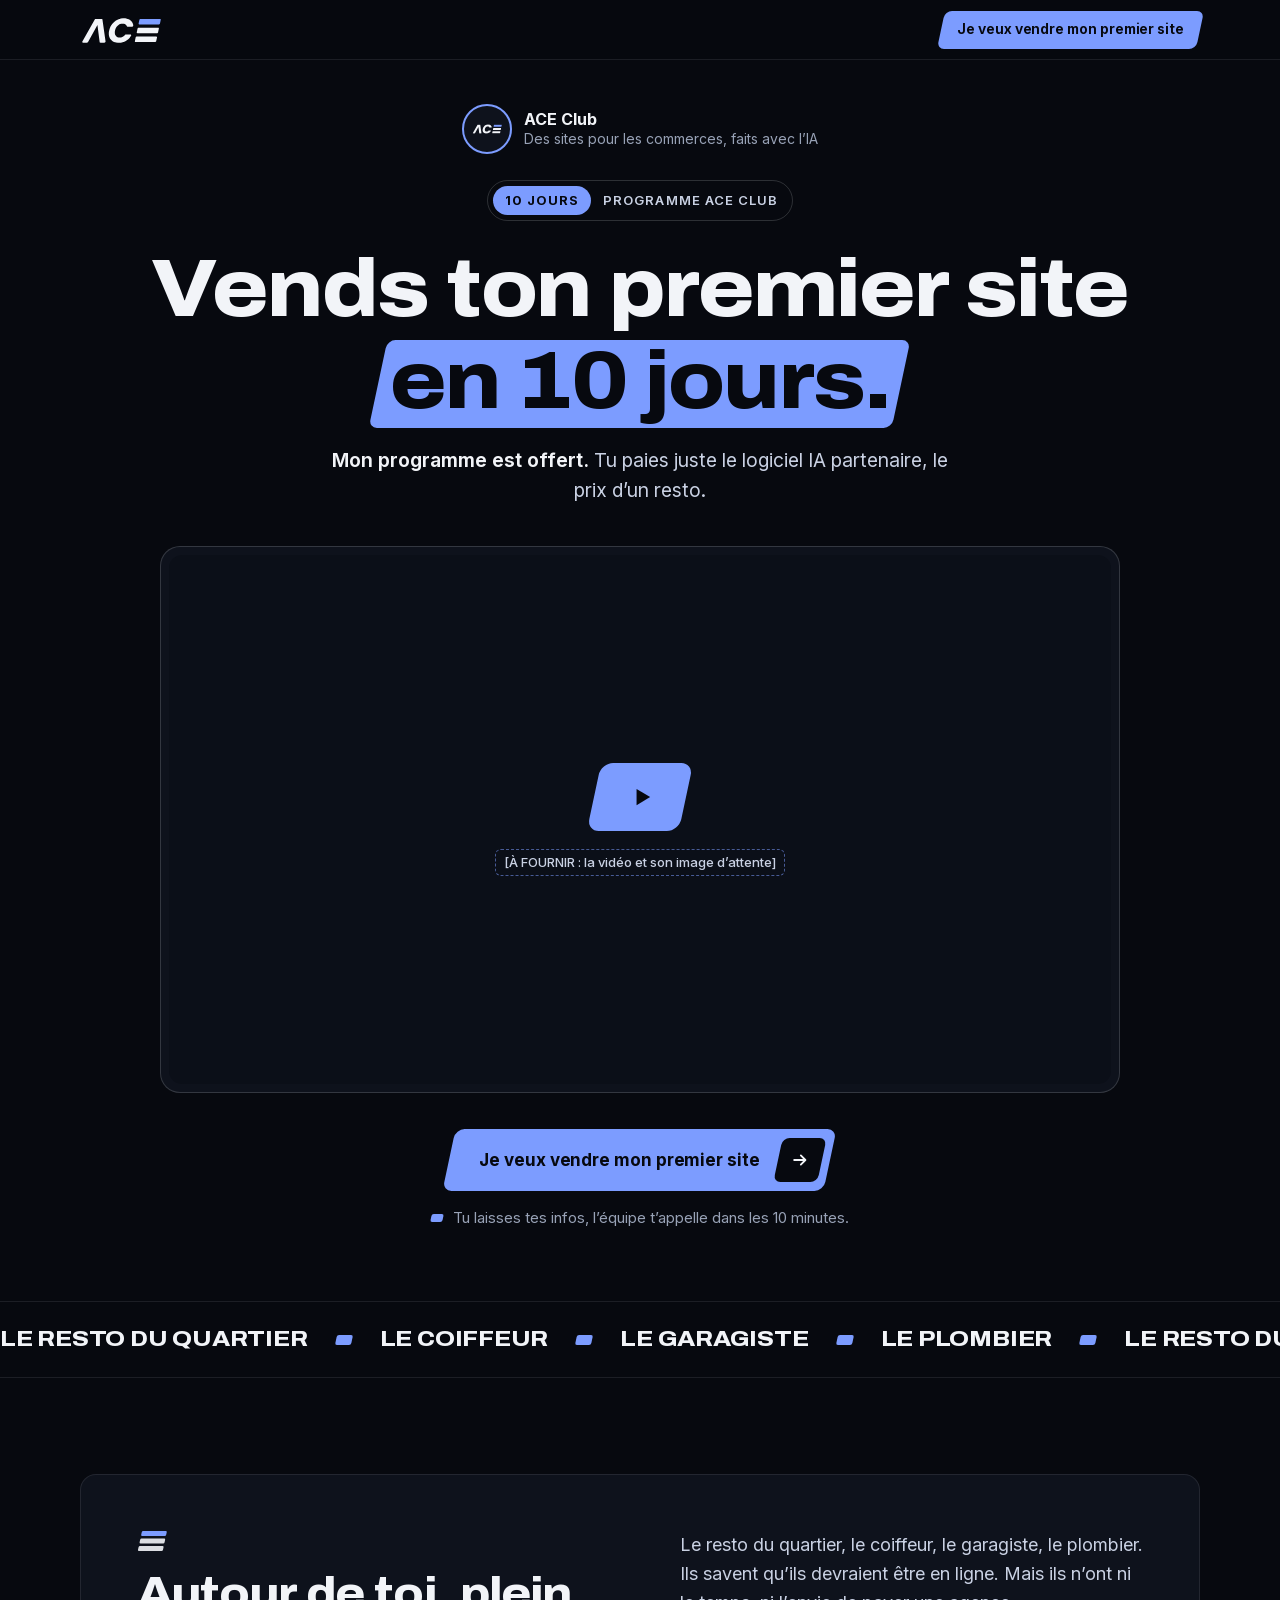
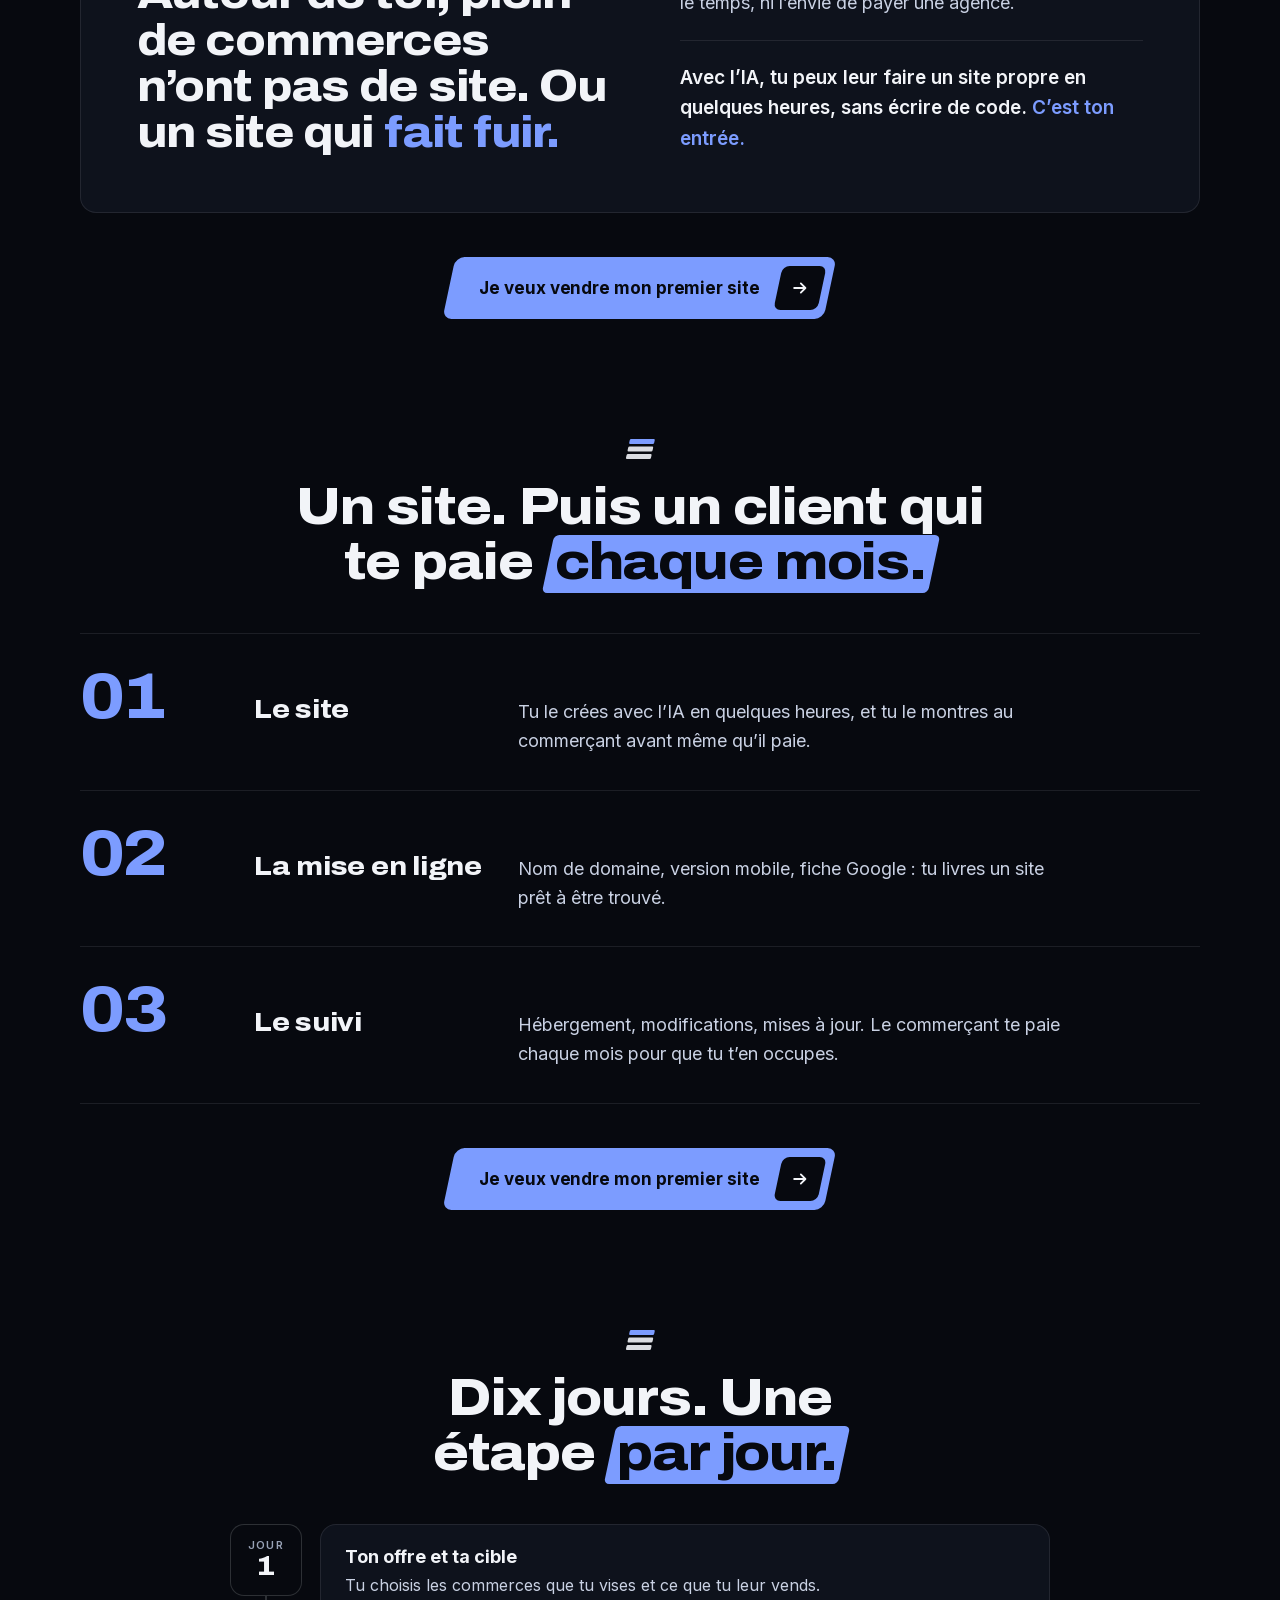
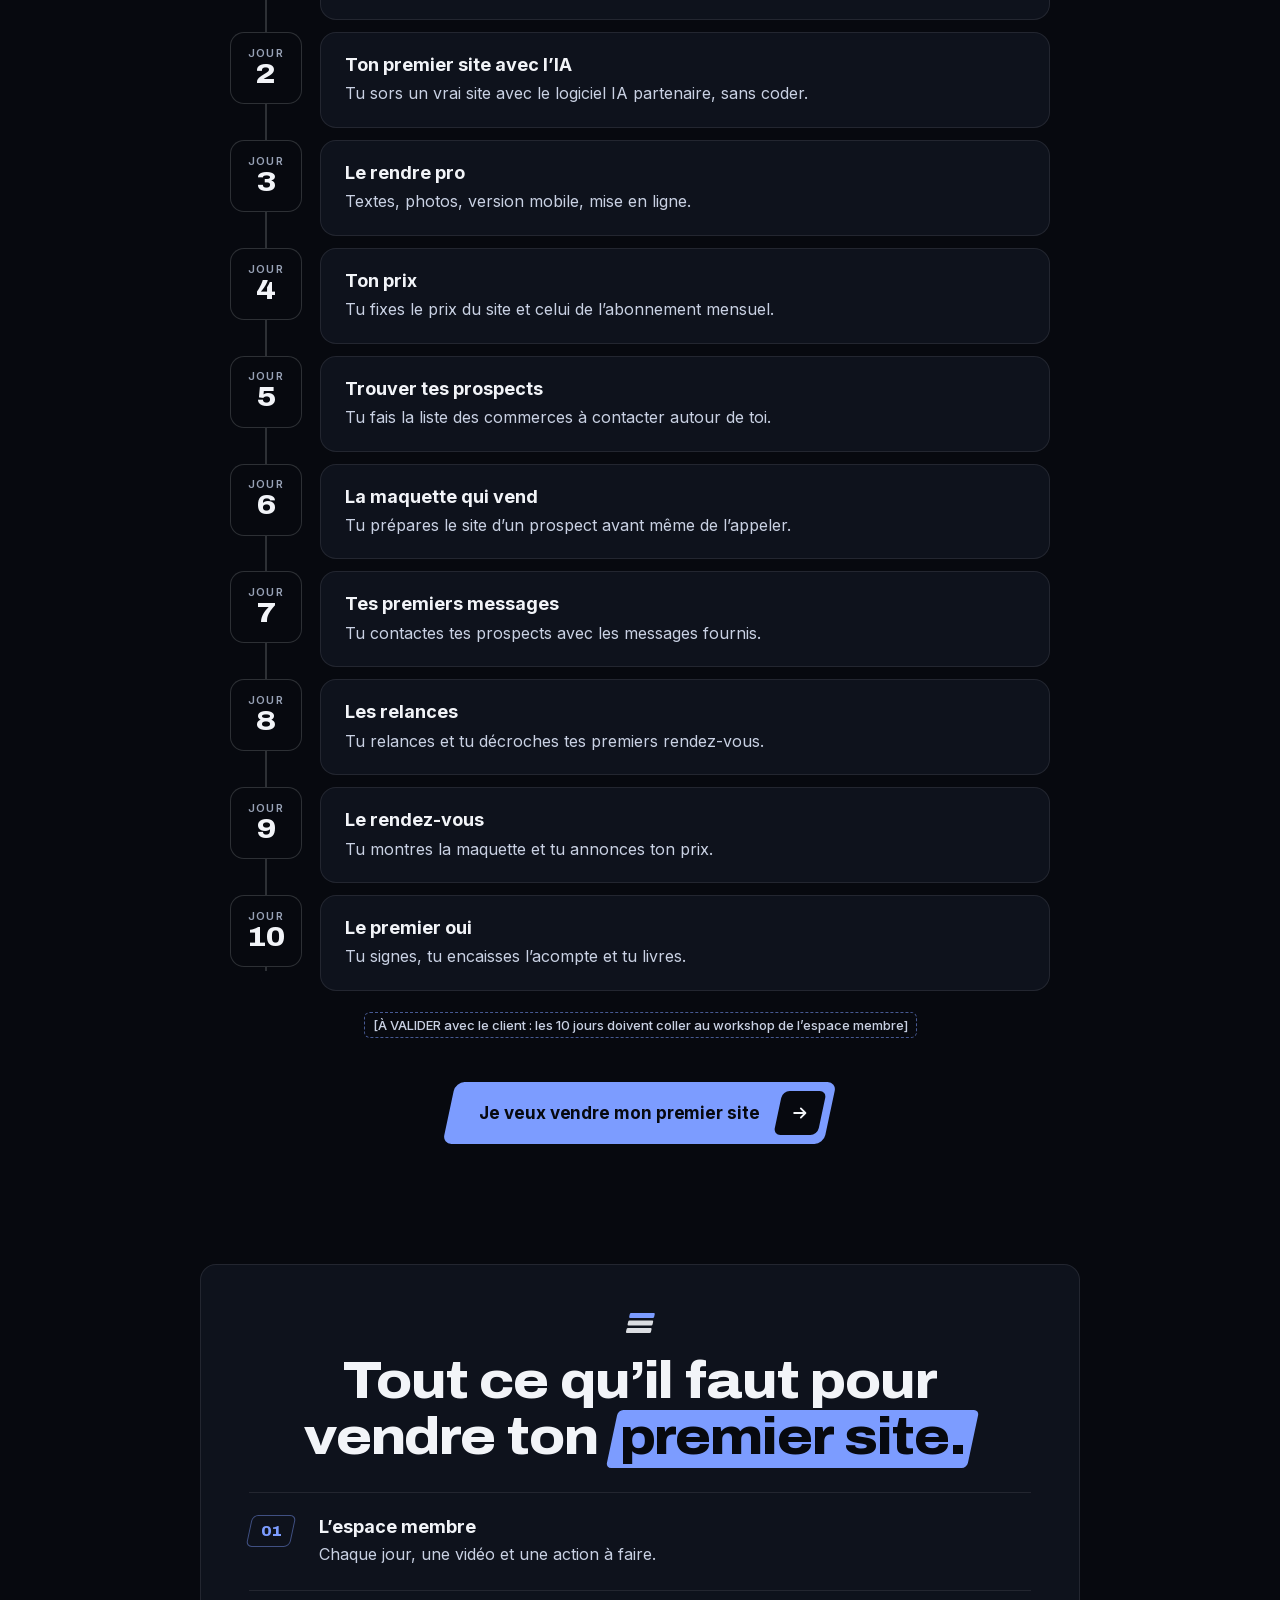
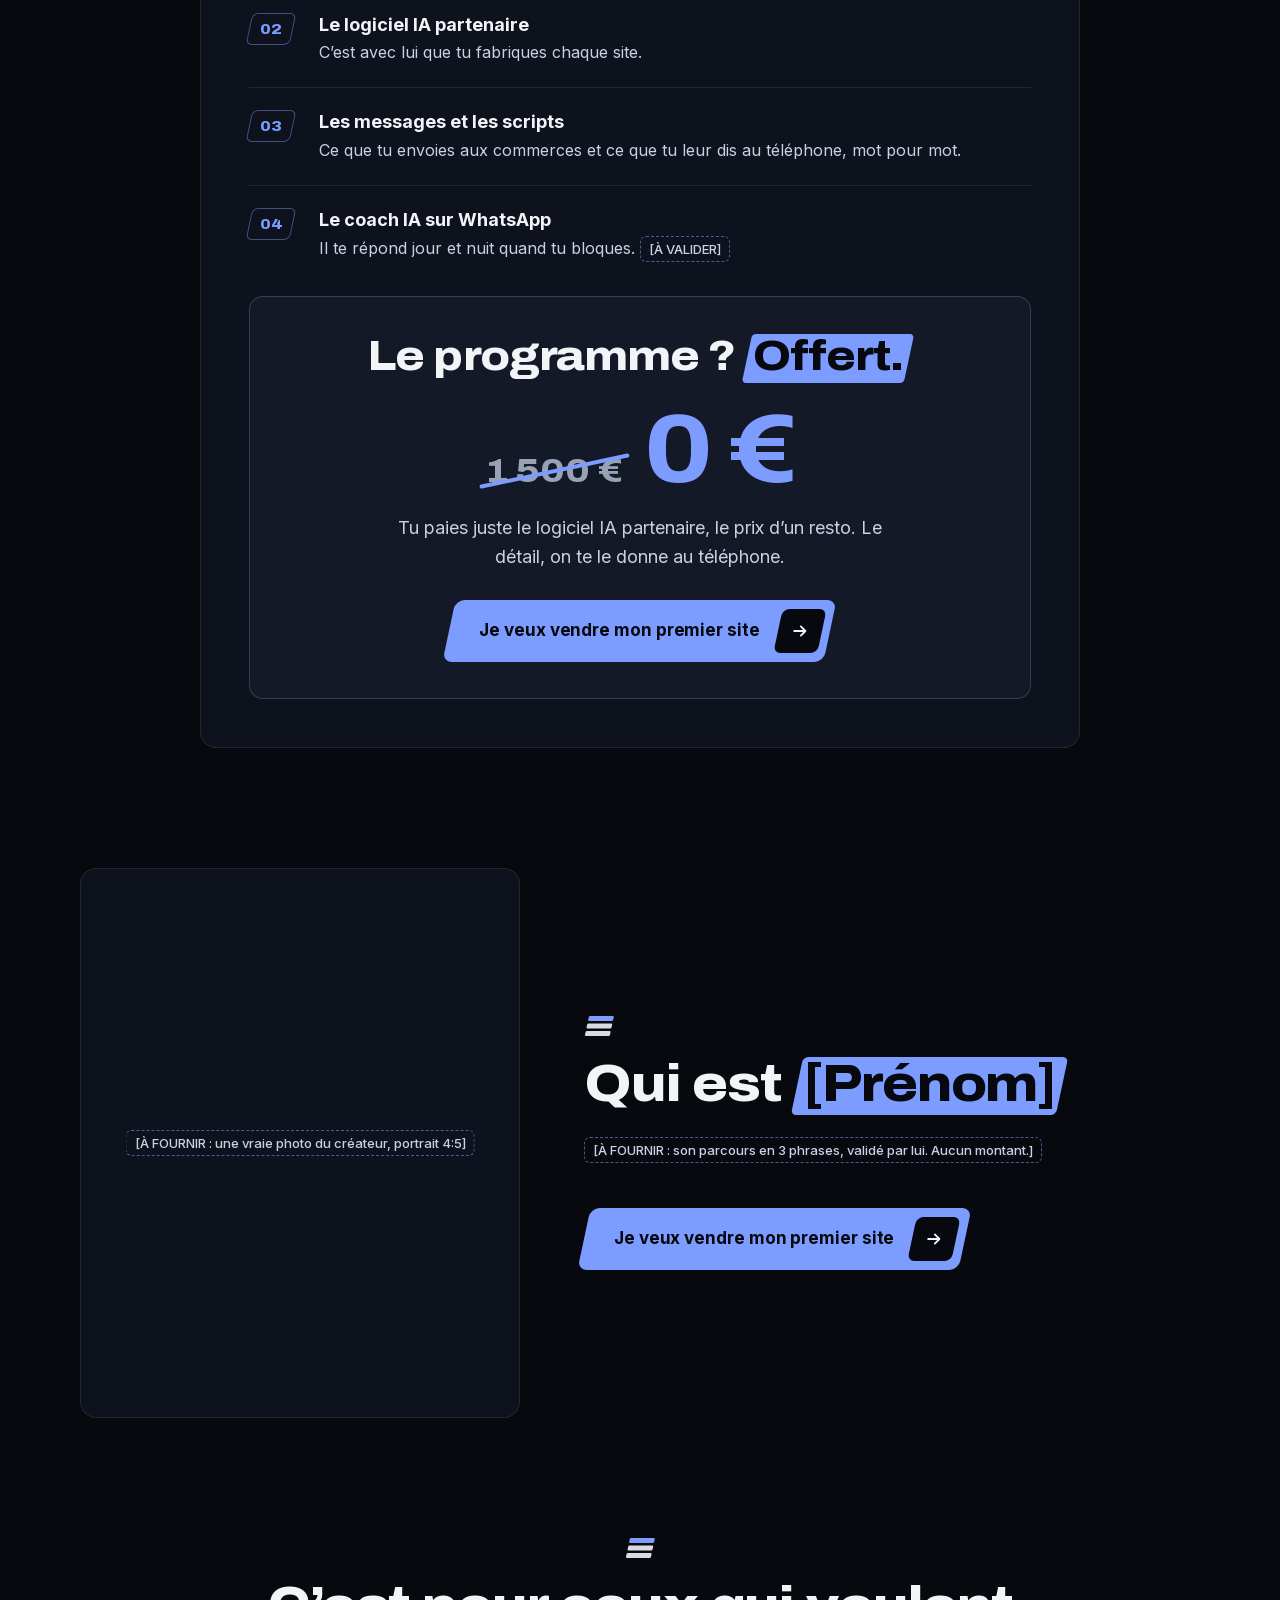
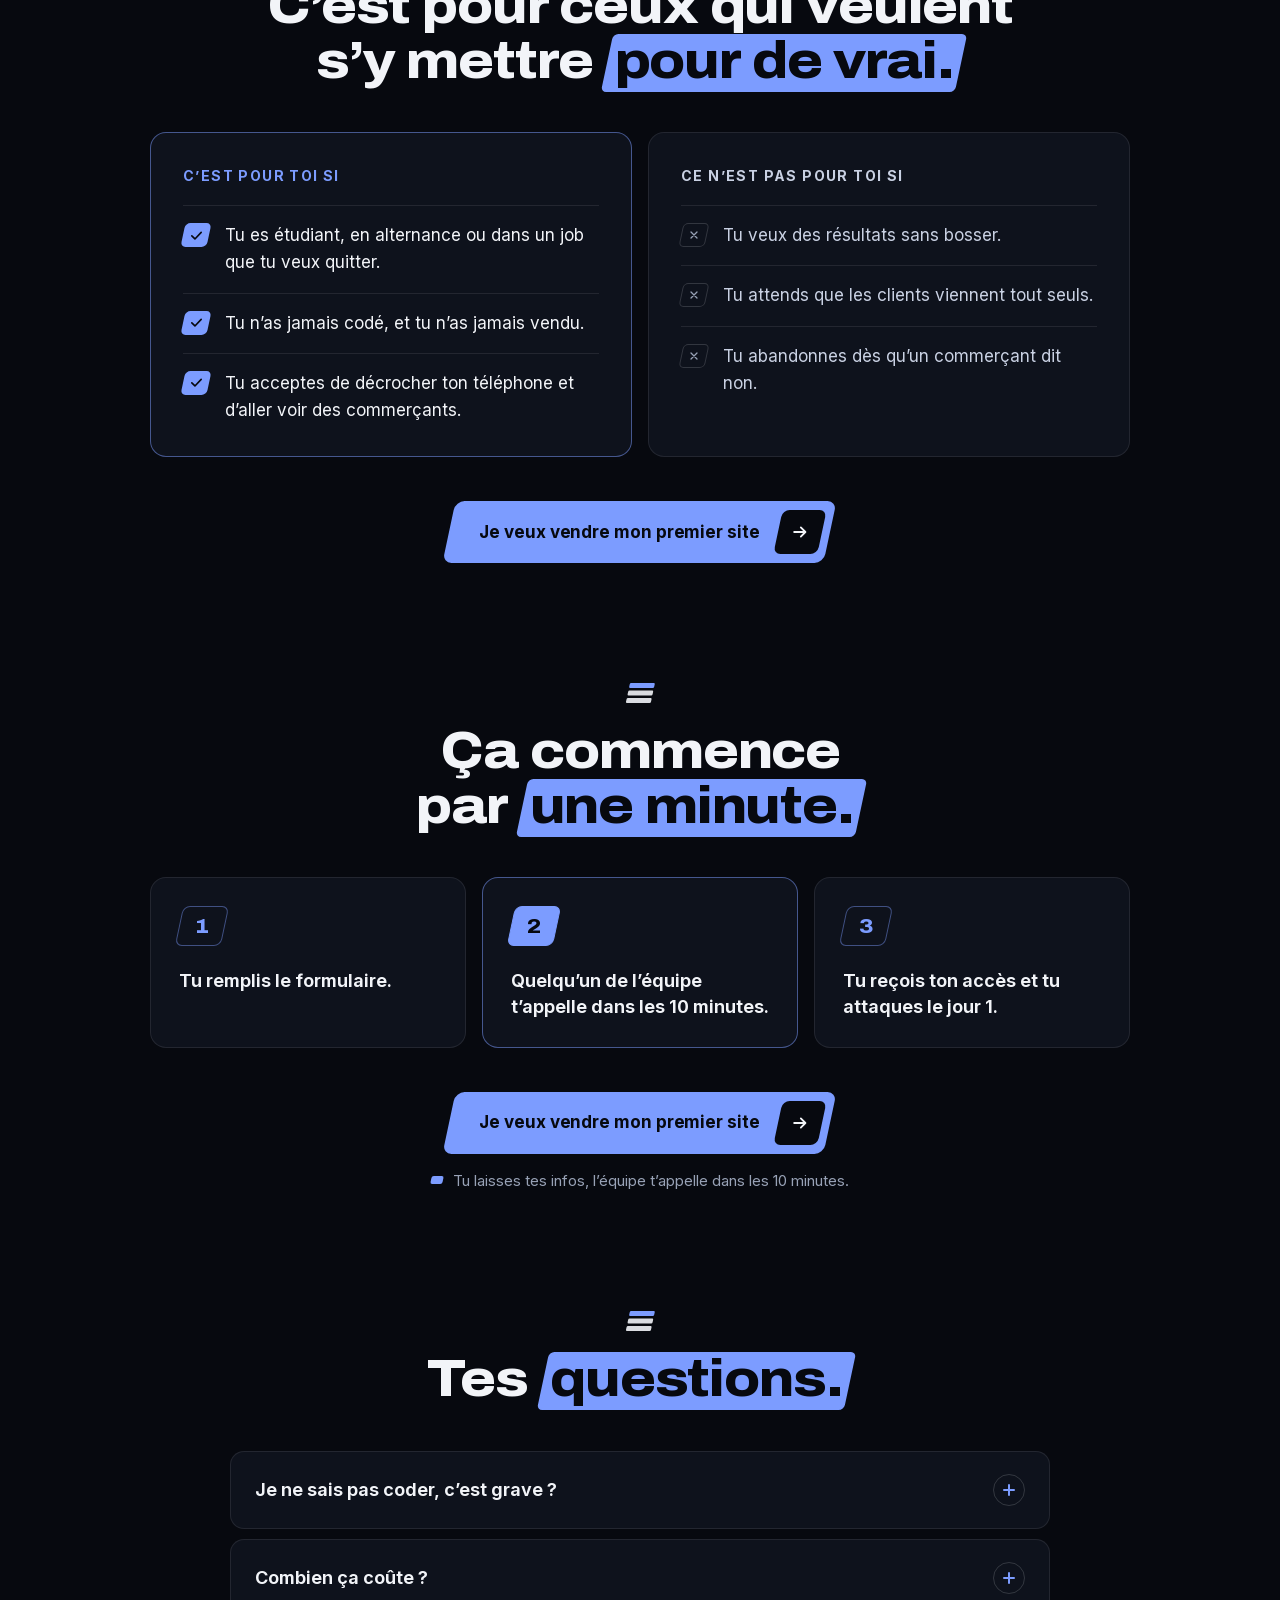
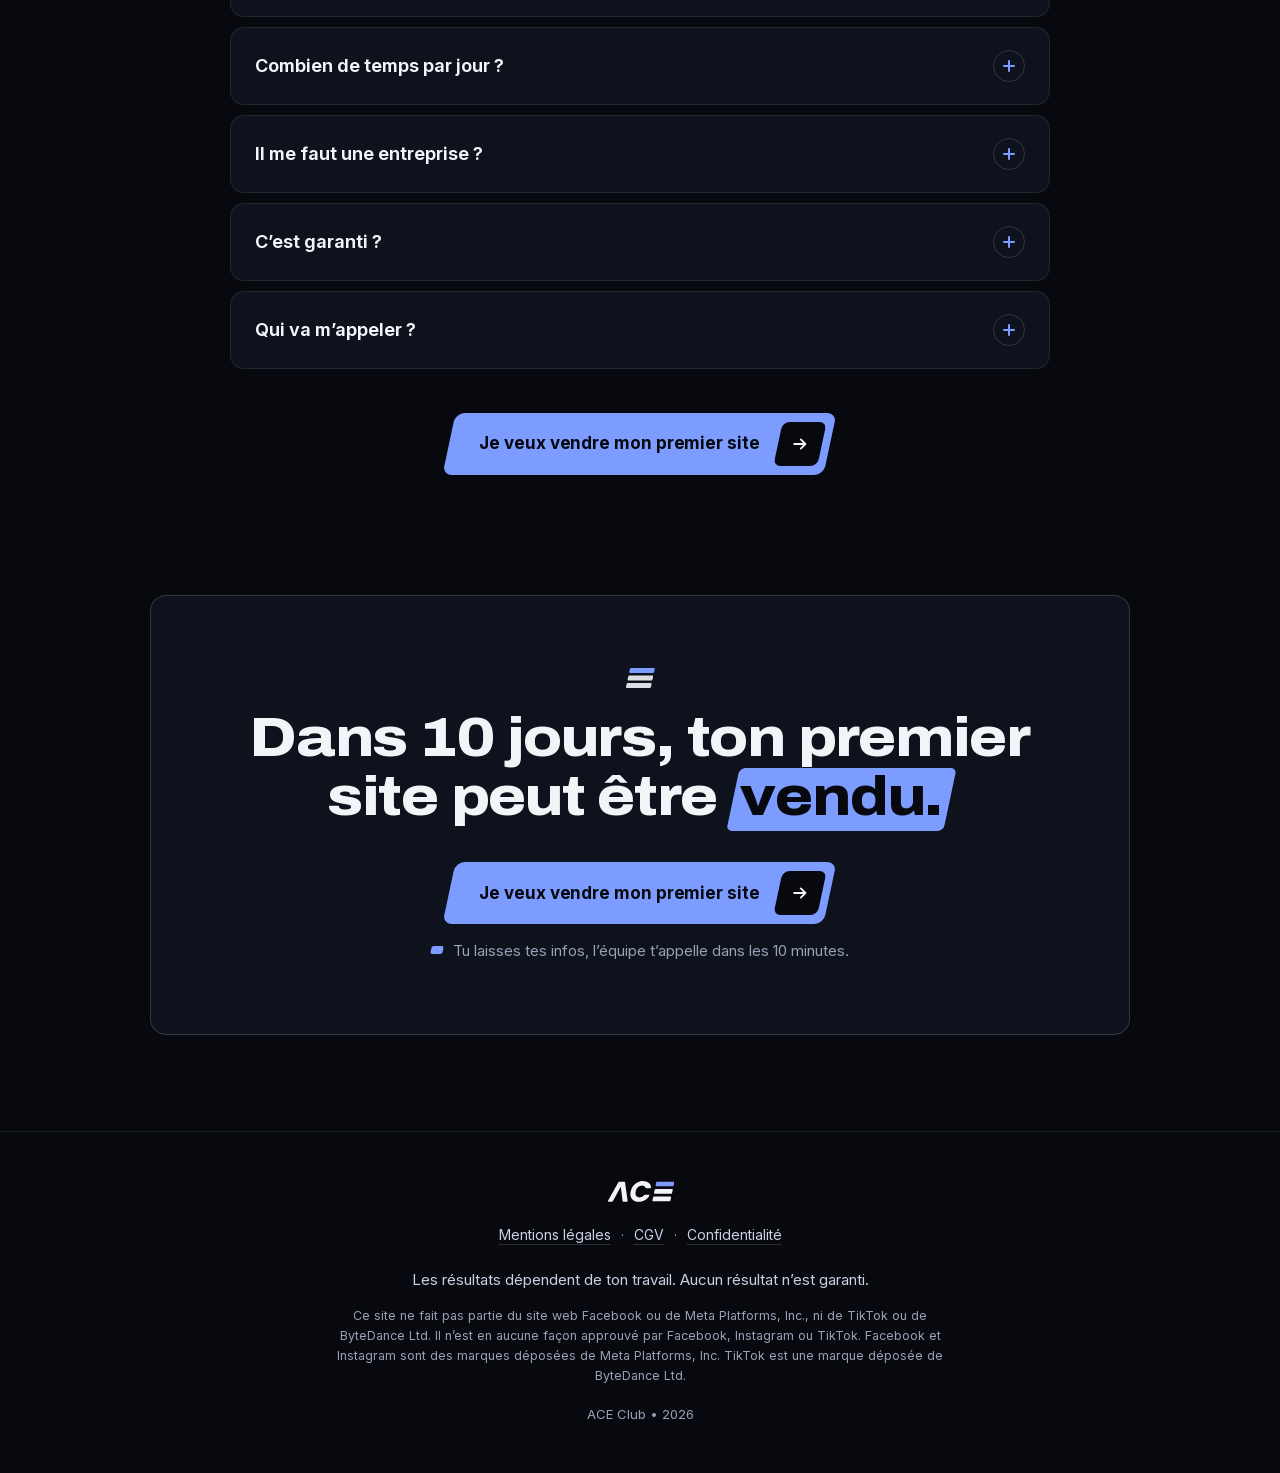
==== index.html @ ec2ad443 "ACE Club : première version (local, pas encore branchée) Co-Authored-By: Claude Opus 5.5 <noreply@an" ====
<!doctype html>
<html lang="fr">
<head>
<meta charset="utf-8">
<meta name="viewport" content="width=device-width, initial-scale=1, viewport-fit=cover">
<title>Vends ton premier site en 10 jours · ACE Club</title>
<meta name="description" content="Le programme est offert : tu paies juste le logiciel IA partenaire, le prix d'un resto. Tu laisses tes infos, l'équipe t'appelle dans les 10 minutes.">
<meta name="robots" content="noindex">
<meta name="theme-color" content="#07090F">
<meta property="og:type" content="website">
<meta property="og:site_name" content="ACE Club">
<meta property="og:title" content="Vends ton premier site en 10 jours">
<meta property="og:description" content="Le programme est offert. Tu paies juste le logiciel IA partenaire, le prix d'un resto.">
<meta property="og:image" content="/img/partage.png"><!-- [À FAIRE : adresse absolue une fois le domaine connu] -->
<meta property="og:image:width" content="1200">
<meta property="og:image:height" content="630">
<meta name="twitter:card" content="summary_large_image">
<link rel="icon" type="image/png" href="img/ace-favicon.png">
<link rel="preload" href="fonts/archivo-var.woff2" as="font" type="font/woff2" crossorigin>
<link rel="preload" href="fonts/inter-var.woff2" as="font" type="font/woff2" crossorigin>
<link rel="stylesheet" href="ace.css">
<style>
/* ============ 1. Ouverture ============ */
.ouverture{padding:44px 0 72px;text-align:center}
.profil{display:inline-flex;align-items:center;gap:12px;text-align:left}
.profil .avatar{flex:none;width:50px;height:50px;border-radius:50%;overflow:hidden;background:var(--color-surface);border:2px solid var(--color-accent);display:grid;place-items:center}
.profil .avatar img{width:100%;height:100%;object-fit:cover}
.profil .avatar svg{width:30px;height:auto}
.profil .nom{display:block;font-weight:700;font-size:16px;line-height:1.3}
.profil .legende{display:block;font-size:14px;line-height:1.35;color:var(--color-text-3)}
.badge{display:flex;width:max-content;max-width:100%;align-items:center;gap:12px;margin:26px auto 0;padding:5px 14px 5px 5px;border:1px solid var(--color-line-2);border-radius:999px;font-size:13px;font-weight:600;letter-spacing:.08em;text-transform:uppercase;color:var(--color-text-2)}
.badge b{position:relative;isolation:isolate;padding:4px 12px;color:var(--color-on-accent);font-weight:700}
.badge b::before{content:"";position:absolute;inset:0;z-index:-1;background:var(--color-accent);border-radius:999px}
.ouverture h1{margin-top:26px;font-size:clamp(42px, 6.4vw, 88px);line-height:1.02}
.ouverture h1 .ligne{display:block}
.ouverture h1 .aplat{margin-top:.1em}
.ouverture .sous-titre{margin:24px auto 0;max-width:620px;font-size:clamp(18px, 1.5vw, 20px);line-height:1.55;color:var(--color-text-2)}
.ouverture .sous-titre strong{color:var(--color-text);font-weight:650}

.video{max-width:960px;margin:40px auto 0;padding:8px;background:var(--color-surface);border:1px solid var(--color-line-2);border-radius:20px}
.video-cadre{position:relative;aspect-ratio:16/9;border-radius:13px;overflow:hidden;background:#0B0F18}
.video-cadre iframe,.video-cadre video,.video-cadre>img{position:absolute;inset:0;width:100%;height:100%;border:0;object-fit:cover}
.video-lancer{position:absolute;inset:0;width:100%;display:flex;flex-direction:column;align-items:center;justify-content:center;gap:18px}
.video-lancer .lecture{position:relative;isolation:isolate;width:92px;height:68px;display:grid;place-items:center}
.video-lancer .lecture::before{content:"";position:absolute;inset:0;z-index:-1;background:var(--color-accent);border-radius:12px;transform:skewX(var(--skew));transition:transform .2s ease}
.video-lancer:hover .lecture::before{transform:skewX(var(--skew)) scale(1.06)}
.video-lancer .lecture svg{width:26px;height:26px;margin-left:3px;fill:var(--color-on-accent)}
.video-lancer:focus-visible{outline-offset:-8px}
.ouverture .relance{margin-top:36px}

/* ============ Bandeau ============ */
.bandeau{border-block:1px solid var(--color-line);overflow:hidden;padding:20px 0;background:var(--color-bg)}
.bandeau-piste{display:flex;width:max-content;animation:defile 38s linear infinite}
.bandeau ul{display:flex;align-items:center;flex:none}
.bandeau li{display:flex;align-items:center;font-family:var(--font-display);font-weight:800;font-stretch:112%;font-size:22px;letter-spacing:-.01em;text-transform:uppercase;white-space:nowrap}
.bandeau li::after{content:"";width:16px;height:10px;margin:0 28px;background:var(--color-accent);border-radius:2px;transform:skewX(var(--skew))}
@keyframes defile{to{transform:translateX(-50%)}}

/* ============ Sections ============ */
.sec{padding:96px 0}
.sec + .sec{padding-top:24px}

/* 2. Le constat */
.constat{display:grid;grid-template-columns:1.05fr 1fr;gap:56px;padding:56px}
.constat h2{font-size:clamp(30px, 3.4vw, 44px)}
.constat .texte p{color:var(--color-text-2);font-size:18px}
.constat .texte p + p{margin-top:22px;padding-top:22px;border-top:1px solid var(--color-line);color:var(--color-text);font-weight:600;font-size:19px}

/* 3. Le modèle : trois lignes, sans cartes */
.modele li{display:grid;grid-template-columns:150px 240px 1fr;align-items:baseline;gap:24px;padding:34px 0;border-top:1px solid var(--color-line)}
.modele li:last-child{border-bottom:1px solid var(--color-line)}
.modele .num{font-family:var(--font-display);font-weight:800;font-stretch:112%;font-size:64px;line-height:.9;color:var(--color-accent);letter-spacing:-.03em}
.modele h3{font-family:var(--font-display);font-weight:800;font-stretch:112%;font-size:26px;line-height:1.15;letter-spacing:-.01em}
.modele p{color:var(--color-text-2);font-size:18px;max-width:560px}

/* 4. Les 10 jours : le rail */
.jours{position:relative;display:flex;flex-direction:column;gap:12px}
.jours::before,.rempli{content:"";position:absolute;left:35px;top:20px;bottom:20px;width:2px;background:var(--color-line-2)}
.rempli{background:var(--color-accent);bottom:auto;height:calc((100% - 40px) * var(--avance, 0))}
.jour{position:relative;display:grid;grid-template-columns:72px 1fr;gap:18px;align-items:start}
.jour-num{position:relative;z-index:1;width:72px;height:72px;display:flex;flex-direction:column;align-items:center;justify-content:center;background:var(--color-bg);border:1px solid var(--color-line-2);border-radius:14px;transition:border-color .3s ease, background-color .3s ease}
.jour-num small{font-size:11px;font-weight:600;letter-spacing:.12em;text-transform:uppercase;color:var(--color-text-3);line-height:1}
.jour-num b{font-family:var(--font-display);font-weight:800;font-stretch:112%;font-size:28px;line-height:1.05;color:var(--color-text)}
.jour.atteint .jour-num{border-color:var(--color-accent);background:var(--color-accent)}
.jour.atteint .jour-num small,.jour.atteint .jour-num b{color:var(--color-on-accent)}
.jour-carte{padding:20px 24px}
.jour-carte h3{font-size:18px;font-weight:700;line-height:1.35}
.jour-carte p{margin-top:4px;color:var(--color-text-2);font-size:16px}
.a-valider{margin-top:20px;text-align:center}

/* 5. Ce que tu reçois */
.recois{max-width:880px;margin:0 auto;padding:48px}
.recois .tete{margin-bottom:28px}
.recois-liste li{display:grid;grid-template-columns:52px 1fr;gap:18px;padding:22px 0;border-top:1px solid var(--color-line)}
.recois-liste .num{position:relative;isolation:isolate;width:44px;height:32px;display:grid;place-items:center;font-family:var(--font-display);font-weight:800;font-stretch:112%;font-size:15px;color:var(--color-accent)}
.recois-liste .num::before{content:"";position:absolute;inset:0;z-index:-1;border:1px solid rgba(124,156,255,.45);border-radius:6px;transform:skewX(var(--skew))}
.recois-liste h3{font-size:18px;font-weight:700;line-height:1.35}
.recois-liste p{margin-top:3px;color:var(--color-text-2);font-size:16px}
.prix{margin-top:12px;padding:36px;text-align:center;background:var(--color-surface-2);border:1px solid var(--color-line-2);border-radius:14px}
.prix h3{font-size:clamp(30px, 3.6vw, 42px);line-height:1.1}
.prix p{max-width:520px;margin:16px auto 0;color:var(--color-text-2);font-size:18px}
.prix .tarif{display:flex;align-items:baseline;justify-content:center;gap:22px;margin-top:22px}
.tarif s{position:relative;font-family:var(--font-display);font-weight:800;font-stretch:112%;font-size:clamp(26px, 3vw, 34px);color:var(--color-text-3);text-decoration:none}
.tarif s::after{content:"";position:absolute;left:-6%;right:-6%;top:50%;height:4px;margin-top:-2px;background:var(--color-accent);border-radius:2px;transform:rotate(-12deg)}
.tarif b{font-family:var(--font-display);font-weight:800;font-stretch:112%;font-size:clamp(64px, 8vw, 96px);line-height:1;letter-spacing:-.03em;color:var(--color-accent)}
.prix .relance{margin-top:28px}

/* 6. Qui est … */
.qui{display:grid;grid-template-columns:440px 1fr;gap:64px;align-items:center}
.photo{position:relative;aspect-ratio:4/5;border-radius:var(--radius);overflow:hidden;background:var(--color-surface);border:1px solid var(--color-line)}
.photo img{width:100%;height:100%;object-fit:cover}
.photo .todo{position:absolute;left:50%;top:50%;transform:translate(-50%,-50%);width:max-content;max-width:80%;text-align:center}
.qui .parcours{margin-top:24px;font-size:18px;color:var(--color-text-2)}
.qui .relance{align-items:flex-start;text-align:left}

/* 7. Pour qui */
.pour-qui{display:grid;grid-template-columns:1fr 1fr;gap:16px;max-width:980px;margin:0 auto}
.pour-qui .carte{padding:32px}
.pour-qui .oui{border-color:rgba(124,156,255,.5)}
.pour-qui h3{font-size:14px;font-weight:700;letter-spacing:.1em;text-transform:uppercase;padding-bottom:18px;border-bottom:1px solid var(--color-line)}
.pour-qui .oui h3{color:var(--color-accent)}
.pour-qui .non h3{color:var(--color-text-2)}
.pour-qui li{display:grid;grid-template-columns:28px 1fr;gap:14px;padding:16px 0;border-bottom:1px solid var(--color-line);font-size:17px}
.pour-qui li:last-child{border-bottom:0;padding-bottom:0}
.marque-oui,.marque-non{position:relative;isolation:isolate;width:26px;height:24px;margin-top:1px;display:grid;place-items:center}
.marque-oui::before,.marque-non::before{content:"";position:absolute;inset:0;z-index:-1;border-radius:5px;transform:skewX(var(--skew))}
.marque-oui::before{background:var(--color-accent)}
.marque-non::before{border:1px solid var(--color-line-2)}
.marque-oui svg,.marque-non svg{width:15px;height:15px;fill:none;stroke-width:2.6;stroke-linecap:round;stroke-linejoin:round}
.marque-oui svg{stroke:var(--color-on-accent)}
.marque-non svg{stroke:var(--color-text-3);width:12px;height:12px}
.non li{color:var(--color-text-2)}

/* 8. Comment ça se passe + formulaire */
.etapes{display:grid;grid-template-columns:repeat(3,1fr);gap:16px;max-width:980px;margin:0 auto}
.etape{padding:28px}
.etape .n{position:relative;isolation:isolate;display:grid;place-items:center;width:46px;height:40px;margin-bottom:22px;font-family:var(--font-display);font-weight:800;font-stretch:112%;font-size:20px;color:var(--color-accent)}
.etape .n::before{content:"";position:absolute;inset:0;z-index:-1;border:1px solid rgba(124,156,255,.45);border-radius:7px;transform:skewX(var(--skew))}
.etape.forte{border-color:rgba(124,156,255,.5)}
.etape.forte .n{color:var(--color-on-accent)}
.etape.forte .n::before{background:var(--color-accent);border-color:var(--color-accent)}
.etape p{font-size:18px;font-weight:650;line-height:1.4}

/* Overlay du formulaire */
.overlay{position:fixed;inset:0;z-index:100;display:flex;align-items:center;justify-content:center;padding:24px;background:rgba(5,7,12,.86);overflow-y:auto;overscroll-behavior:contain;opacity:0;transition:opacity .2s ease}
.overlay[hidden]{display:none}
.overlay.ouvert{opacity:1}
.modal{position:relative;width:100%;max-width:640px;margin:auto;padding:36px 40px;border-color:var(--color-line-2);transform:translateY(14px);transition:transform .25s ease}
.overlay.ouvert .modal{transform:none}
.modal:focus{outline:none}
.modal .modal-titre{font-size:30px;line-height:1.1;padding-right:40px;margin-bottom:26px}
.modal-fermer{position:absolute;top:16px;right:16px;width:40px;height:40px;display:grid;place-items:center;border:1px solid var(--color-line-2);border-radius:50%;color:var(--color-text-2);transition:border-color .15s ease, color .15s ease}
.modal-fermer:hover{border-color:var(--color-accent);color:var(--color-text)}
.modal-fermer svg{width:16px;height:16px;fill:none;stroke:currentColor;stroke-width:2.2;stroke-linecap:round}
html.modal-ouverte,html.modal-ouverte body{overflow:hidden}
.champs{display:grid;grid-template-columns:1fr 1fr;gap:18px}
.champ{display:flex;flex-direction:column;gap:8px;min-width:0}
.champ.large{grid-column:1 / -1}
.champ label,.champ legend{font-size:14px;font-weight:600;color:var(--color-text-2)}
.champ legend{margin-bottom:8px}
.saisie{width:100%;height:56px;padding:0 16px;font:inherit;font-size:16px;color:var(--color-text);background:var(--color-field);border:1px solid var(--color-line-2);border-radius:11px;transition:border-color .15s ease, box-shadow .15s ease;-webkit-appearance:none;appearance:none}
.saisie::placeholder{color:#6F7890}
.saisie:hover{border-color:rgba(242,244,248,.26)}
.saisie:focus{outline:none;border-color:var(--color-accent);box-shadow:0 0 0 3px rgba(124,156,255,.22)}
.saisie.invalide{border-color:var(--color-error)}
.tel{display:grid;grid-template-columns:128px 1fr;gap:10px}
select.saisie{padding-right:34px;background-image:url("data:image/svg+xml,%3Csvg xmlns='http://www.w3.org/2000/svg' width='12' height='8' viewBox='0 0 12 8'%3E%3Cpath d='M1 1.5l5 5 5-5' fill='none' stroke='%23C9D1E3' stroke-width='1.8' stroke-linecap='round' stroke-linejoin='round'/%3E%3C/svg%3E");background-repeat:no-repeat;background-position:right 14px center;cursor:pointer}
.indice{font-size:13px;color:var(--color-text-3)}
fieldset{border:0;margin:0;padding:0;min-width:0}
.choix{display:grid;grid-template-columns:repeat(3,1fr);gap:8px;border-radius:12px}
.choix label{position:relative;display:flex;align-items:center;justify-content:center;min-height:50px;padding:6px 10px;text-align:center;font-size:15px;font-weight:600;color:var(--color-text-2);background:var(--color-field);border:1px solid var(--color-line-2);border-radius:11px;cursor:pointer;transition:border-color .15s ease, background-color .15s ease, color .15s ease}
.choix label:hover{border-color:rgba(242,244,248,.26)}
.choix input{position:absolute;opacity:0;pointer-events:none}
.choix label:has(input:checked){color:var(--color-text);border-color:var(--color-accent);background:var(--color-accent-soft)}
.choix label:has(input:focus-visible){outline:2px solid var(--color-accent);outline-offset:2px}
.choix.invalide label{border-color:rgba(255,163,163,.6)}
.consent{display:grid;grid-template-columns:22px 1fr;gap:12px;align-items:start;margin-top:22px;font-size:14.5px;line-height:1.5;color:var(--color-text-2);cursor:pointer}
.consent input{width:20px;height:20px;margin:1px 0 0;accent-color:var(--color-accent);cursor:pointer}
.consent a{color:var(--color-accent);text-underline-offset:3px}
.consent.manque{color:var(--color-error)}
.leurre{position:absolute;left:-9999px;width:1px;height:1px;overflow:hidden}
.erreur{margin-top:18px;padding:12px 14px;font-size:15px;color:var(--color-error);background:rgba(255,163,163,.08);border:1px solid rgba(255,163,163,.3);border-radius:10px}
.modal .bouton{width:100%;justify-content:space-between;margin-top:24px}
.modal .avert{margin-top:16px;text-align:center;font-size:13.5px;color:var(--color-text-3)}

/* 9. Questions */
.faq{max-width:820px;margin:0 auto;display:flex;flex-direction:column;gap:10px}
.faq details{background:var(--color-surface);border:1px solid var(--color-line);border-radius:14px;transition:border-color .2s ease}
.faq details[open]{border-color:var(--color-line-2)}
.faq summary{display:flex;align-items:center;justify-content:space-between;gap:20px;padding:22px 24px;font-size:18px;font-weight:650;line-height:1.4;cursor:pointer;list-style:none;border-radius:14px}
.faq summary::-webkit-details-marker{display:none}
.faq summary:focus-visible{outline-offset:-2px}
.plus{position:relative;flex:none;width:32px;height:32px;border:1px solid var(--color-line-2);border-radius:50%}
.plus::before,.plus::after{content:"";position:absolute;left:50%;top:50%;width:12px;height:2px;margin:-1px 0 0 -6px;background:var(--color-accent);border-radius:2px;transition:transform .25s ease}
.plus::after{transform:rotate(90deg)}
.faq details[open] .plus::after{transform:rotate(0)}
.faq .reponse{padding:0 24px 24px;color:var(--color-text-2);font-size:17px}

/* 10. Fin */
.finale{max-width:980px;margin:0 auto;padding:72px 40px;text-align:center;border-color:var(--color-line-2)}
.finale h2{font-size:clamp(32px, 4.6vw, 56px)}
.finale .relance{margin-top:36px}

/* ============ Barre fixe mobile ============ */
.barre-mobile{display:none}

/* ============ Mobile ============ */
@media (max-width:860px){
  .constat{grid-template-columns:1fr;gap:28px;padding:32px 24px}
  .modele li{grid-template-columns:72px 1fr;gap:6px 16px;padding:26px 0}
  .modele .num{grid-row:1 / 3;font-size:44px}
  .modele p{grid-column:2;font-size:17px}
  .modele h3{font-size:21px}
  .qui{grid-template-columns:1fr;gap:32px}
  .photo{max-width:440px;width:100%;margin:0 auto}
  .pour-qui,.etapes{grid-template-columns:1fr}
}
@media (max-width:760px){
  .ouverture{padding:30px 0 56px}
  .profil .avatar{width:44px;height:44px}
  .badge{margin-top:22px;font-size:12px;gap:10px}
  .ouverture h1{margin-top:22px;font-size:clamp(38px, 11.4vw, 48px)}
  .ouverture .sous-titre{margin-top:18px;font-size:17px}
  .video{margin:30px -8px 0;padding:5px;border-radius:15px}
  .video-cadre{border-radius:10px}
  .video-lancer .lecture{width:76px;height:56px}
  .ouverture .relance{margin-top:28px}
  .bandeau{padding:16px 0}
  .bandeau li{font-size:18px}
  .bandeau li::after{margin:0 20px}
  .sec{padding:72px 0}
  .sec + .sec{padding-top:16px}
  .constat .texte p{font-size:17px}
  .jours::before,.rempli{left:27px}
  .jour{grid-template-columns:56px 1fr;gap:12px}
  .jour-num{width:56px;height:60px;border-radius:12px}
  .jour-num b{font-size:24px}
  .jour-num small{font-size:10px}
  .jour-carte{padding:16px 18px}
  .jour-carte h3{font-size:17px}
  .jour-carte p{font-size:15.5px}
  .recois{padding:32px 20px}
  .prix{padding:28px 18px}
  .prix p{font-size:17px}
  .pour-qui .carte{padding:24px 20px}
  .etape{padding:22px;display:grid;grid-template-columns:46px 1fr;gap:16px;align-items:center}
  .etape .n{margin:0}
  .etape p{font-size:17px}
  .overlay{padding:0;align-items:stretch}
  .modal{max-width:none;min-height:100%;border-radius:0;border:0;padding:24px 18px calc(28px + env(safe-area-inset-bottom))}
  .modal-fermer{top:14px;right:14px}
  .modal .modal-titre{font-size:25px;margin-bottom:22px;padding-right:48px}
  .champs{grid-template-columns:1fr;gap:16px}
  .tel{grid-template-columns:112px 1fr}
  .choix{grid-template-columns:1fr 1fr}
  .faq summary{padding:18px;font-size:17px}
  .faq .reponse{padding:0 18px 20px;font-size:16px}
  .finale{padding:48px 20px}
  .qui .relance{align-items:stretch}
  .qui .rassure{align-self:center}

  .barre-mobile{display:block;position:fixed;left:0;right:0;bottom:0;z-index:50;padding:10px 16px calc(10px + env(safe-area-inset-bottom));
    background:rgba(7,9,15,.97);border-top:1px solid var(--color-line);transform:translateY(110%);transition:transform .25s ease, visibility .25s;visibility:hidden}
  .barre-mobile.visible{transform:none;visibility:visible}
  .barre-mobile .bouton{min-height:54px;font-size:16px}
  .barre-mobile .bouton .fleche{width:38px;height:38px}
  .pied{padding-bottom:calc(110px + env(safe-area-inset-bottom))}
}
@media (prefers-reduced-motion:reduce){ .bandeau-piste{animation:none} }
</style>
<script>document.documentElement.classList.add('js');</script>
</head>
<body>

<svg width="0" height="0" style="position:absolute" aria-hidden="true" focusable="false">
  <symbol id="logo-ace" viewBox="-2 -2 253.4 81"><g transform="translate(16.37 0) skewX(-12)"><path fill-rule="evenodd" fill="#F2F4F8" d="M165.75 59.25 L165.70 71.30 L165.95 72.20 L166.40 72.90 L167.10 73.50 L168.15 73.90 L229.25 73.95 L230.35 73.75 L231.20 73.25 L231.90 72.40 L232.20 71.60 L232.25 59.55 L232.00 58.65 L231.55 57.95 L230.85 57.35 L229.80 56.95 L168.70 56.90 L167.60 57.10 L166.75 57.60 L166.05 58.45Z M165.75 31.75 L165.70 43.90 L165.95 44.80 L166.40 45.50 L167.10 46.10 L168.15 46.50 L229.25 46.55 L230.35 46.35 L231.20 45.85 L231.90 45.00 L232.20 44.20 L232.25 32.05 L232.00 31.15 L231.55 30.45 L230.85 29.85 L229.80 29.45 L168.70 29.40 L167.60 29.60 L166.75 30.10 L166.05 30.95Z M27.65 2.45 L26.75 3.30 L26.20 4.45 L2.30 71.95 L2.15 73.30 L2.50 74.40 L3.55 75.50 L4.20 75.80 L5.15 75.95 L17.50 75.95 L18.45 75.80 L19.10 75.50 L19.95 74.70 L20.40 73.85 L38.45 21.10 L56.70 74.40 L57.75 75.50 L58.40 75.80 L59.35 75.95 L71.70 75.95 L72.65 75.80 L73.30 75.50 L74.00 74.90 L74.55 73.95 L74.70 73.30 L74.60 72.10 L50.30 3.60 L49.20 2.45 L48.55 2.15 L47.60 2.00 L29.25 2.00 L28.30 2.15Z M106.70 1.05 L104.20 1.90 L102.80 2.15 L101.30 2.90 L100.20 3.20 L96.20 5.20 L93.20 7.20 L88.45 11.45 L85.40 15.20 L84.80 16.40 L83.30 18.45 L83.00 19.30 L82.15 20.70 L81.80 21.90 L81.30 22.70 L80.90 24.30 L80.15 25.95 L78.95 31.55 L78.60 35.35 L78.60 41.10 L79.05 45.90 L79.90 48.90 L80.20 50.80 L82.10 55.70 L82.80 56.75 L83.40 58.25 L86.45 62.80 L88.85 65.40 L92.50 68.80 L96.45 71.45 L98.10 72.15 L99.20 72.85 L100.00 73.05 L101.00 73.65 L102.30 73.95 L103.75 74.65 L105.55 74.95 L107.70 75.65 L113.80 76.35 L118.40 76.35 L123.20 75.90 L128.60 74.70 L129.65 74.15 L131.25 73.75 L132.65 72.95 L133.45 72.75 L137.30 70.65 L141.20 67.75 L143.85 65.15 L147.00 61.10 L148.50 58.65 L148.85 57.65 L149.65 56.35 L150.50 53.65 L150.45 52.65 L150.15 51.85 L149.10 50.75 L148.45 50.45 L147.50 50.30 L133.05 50.35 L132.00 50.75 L131.30 51.35 L129.70 53.70 L127.35 56.10 L125.10 57.70 L122.60 58.90 L119.25 59.80 L116.35 60.00 L112.50 59.80 L109.00 58.85 L106.65 57.75 L106.00 57.20 L105.35 56.90 L102.20 54.00 L100.05 51.20 L98.95 49.10 L98.60 47.75 L97.95 46.40 L96.95 40.70 L96.95 35.95 L97.85 30.60 L98.15 29.55 L98.80 28.25 L98.95 27.45 L99.55 26.60 L99.95 25.55 L101.80 23.05 L104.15 20.70 L106.45 18.95 L106.90 18.85 L108.45 17.95 L112.15 16.90 L115.50 16.65 L119.60 16.90 L123.30 17.95 L124.15 18.55 L125.40 19.05 L126.80 20.05 L129.10 22.25 L131.65 25.55 L133.05 26.20 L148.00 26.20 L149.20 25.70 L150.10 24.70 L150.45 23.60 L150.35 22.35 L149.65 20.25 L147.65 16.45 L145.85 13.80 L144.25 11.90 L140.70 8.40 L137.75 6.20 L134.10 4.05 L133.45 3.90 L132.10 3.10 L130.85 2.80 L129.90 2.25 L128.10 1.85 L126.25 1.15 L120.75 0.25 L113.35 0.10Z"/><path fill="#7C9CFF" d="M165.75 4.35 L165.70 16.40 L165.95 17.30 L166.40 18.00 L167.10 18.60 L168.15 19.00 L229.25 19.05 L230.35 18.85 L231.20 18.35 L231.90 17.50 L232.20 16.70 L232.25 4.65 L232.00 3.75 L231.55 3.05 L230.85 2.45 L229.80 2.05 L168.70 2.00 L167.60 2.20 L166.75 2.70 L166.05 3.55Z"/></g></symbol>
  <!-- les trois barres du « E » du logo -->
  <symbol id="barres" viewBox="0 0 30 20"><g transform="skewX(-12)"><rect x="5" y="0" width="25" height="5" rx="1.2" fill="#7C9CFF"/><rect x="5" y="7.5" width="25" height="5" rx="1.2" fill="#F2F4F8" fill-opacity=".9"/><rect x="5" y="15" width="25" height="5" rx="1.2" fill="#F2F4F8" fill-opacity=".9"/></g></symbol>
  <symbol id="fleche" viewBox="0 0 24 24"><path d="M5 12h13M13 6.5 18.5 12 13 17.5"/></symbol>
  <symbol id="coche" viewBox="0 0 24 24"><path d="M4.5 12.5l5 5L19.5 7"/></symbol>
  <symbol id="croix" viewBox="0 0 24 24"><path d="M6 6l12 12M18 6 6 18"/></symbol>
</svg>

<!-- Barre fine, toujours visible -->
<header class="topbar">
  <div class="wrap">
    <a class="logo" href="#ouverture" aria-label="ACE Club, haut de page"><svg viewBox="-2 -2 253.4 81" aria-hidden="true"><use href="#logo-ace"/></svg></a>
    <a class="bouton petit" href="#formulaire">Je veux vendre mon premier site</a>
  </div>
</header>

<main>

<!-- ======================= 1. Ouverture ======================= -->
<section class="ouverture" id="ouverture">
  <div class="wrap">
    <div class="profil">
      <span class="avatar" id="avatar"><svg viewBox="-2 -2 253.4 81" aria-hidden="true"><use href="#logo-ace"/></svg></span>
      <span>
        <span class="nom" id="profilNom">ACE Club</span>
        <span class="legende" id="profilLegende">Des sites pour les commerces, faits avec l’IA</span>
      </span>
    </div>

    <p class="badge"><b>10 jours</b> Programme ACE Club</p>

    <h1 class="titre"><span class="ligne">Vends ton premier site</span> <span class="aplat">en 10 jours.</span></h1>
    <p class="sous-titre"><strong>Mon programme est offert.</strong> Tu paies juste le logiciel IA partenaire, le prix d’un resto.</p>

    <div class="video">
      <div class="video-cadre" id="video">
        <button type="button" class="video-lancer" id="videoLancer" aria-label="Lancer la vidéo">
          <span class="lecture"><svg viewBox="0 0 24 24" aria-hidden="true"><path d="M7 4.5v15l12.5-7.5z"/></svg></span>
          <span class="todo" id="videoTodo">[À FOURNIR : la vidéo et son image d’attente]</span>
        </button>
      </div>
    </div>

    <div class="relance" id="actionOuverture">
      <a class="bouton" href="#formulaire">Je veux vendre mon premier site <span class="fleche"><svg><use href="#fleche"/></svg></span></a>
      <p class="rassure"><span class="point"></span>Tu laisses tes infos, l’équipe t’appelle dans les 10&nbsp;minutes.</p>
    </div>
  </div>
</section>

<!-- Bandeau : les commerces de la section 2 -->
<div class="bandeau" aria-hidden="true">
  <div class="bandeau-piste">
    <ul><li>Le resto du quartier</li><li>Le coiffeur</li><li>Le garagiste</li><li>Le plombier</li><li>Le resto du quartier</li><li>Le coiffeur</li><li>Le garagiste</li><li>Le plombier</li></ul>
    <ul><li>Le resto du quartier</li><li>Le coiffeur</li><li>Le garagiste</li><li>Le plombier</li><li>Le resto du quartier</li><li>Le coiffeur</li><li>Le garagiste</li><li>Le plombier</li></ul>
  </div>
</div>

<!-- ======================= 2. Le constat ======================= -->
<section class="sec" id="constat">
  <div class="wrap">
    <div class="carte constat">
      <div>
        <svg class="barres" style="margin:0 0 20px" aria-hidden="true"><use href="#barres"/></svg>
        <h2 class="titre">Autour de toi, plein de commerces n’ont pas de site. Ou un site qui <span class="bleu">fait fuir.</span></h2>
      </div>
      <div class="texte">
        <p>Le resto du quartier, le coiffeur, le garagiste, le plombier. Ils savent qu’ils devraient être en ligne. Mais ils n’ont ni le temps, ni l’envie de payer une agence.</p>
        <p>Avec l’IA, tu peux leur faire un site propre en quelques heures, sans écrire de code. <span class="bleu">C’est ton entrée.</span></p>
      </div>
    </div>
    <div class="relance">
      <a class="bouton" href="#formulaire">Je veux vendre mon premier site <span class="fleche"><svg><use href="#fleche"/></svg></span></a>
    </div>
  </div>
</section>

<!-- ======================= 3. Le modèle ======================= -->
<section class="sec" id="modele">
  <div class="wrap">
    <div class="tete">
      <svg class="barres" aria-hidden="true"><use href="#barres"/></svg>
      <h2 class="titre">Un site. Puis un client qui te paie <span class="aplat">chaque mois.</span></h2>
    </div>
    <ol class="modele">
      <li><span class="num">01</span><h3>Le site</h3><p>Tu le crées avec l’IA en quelques heures, et tu le montres au commerçant avant même qu’il paie.</p></li>
      <li><span class="num">02</span><h3>La mise en ligne</h3><p>Nom de domaine, version mobile, fiche Google&nbsp;: tu livres un site prêt à être trouvé.</p></li>
      <li><span class="num">03</span><h3>Le suivi</h3><p>Hébergement, modifications, mises à jour. Le commerçant te paie chaque mois pour que tu t’en occupes.</p></li>
    </ol>
    <div class="relance">
      <a class="bouton" href="#formulaire">Je veux vendre mon premier site <span class="fleche"><svg><use href="#fleche"/></svg></span></a>
    </div>
  </div>
</section>

<!-- ======================= 4. Les 10 jours ======================= -->
<section class="sec" id="jours">
  <div class="wrap etroit">
    <div class="tete">
      <svg class="barres" aria-hidden="true"><use href="#barres"/></svg>
      <h2 class="titre">Dix jours. Une étape <span class="aplat">par jour.</span></h2>
    </div>
    <div class="jours" id="rail">
      <span class="rempli" aria-hidden="true"></span>
      <ol style="display:contents">
        <li class="jour"><span class="jour-num"><small>Jour</small><b>1</b></span><div class="carte jour-carte"><h3>Ton offre et ta cible</h3><p>Tu choisis les commerces que tu vises et ce que tu leur vends.</p></div></li>
        <li class="jour"><span class="jour-num"><small>Jour</small><b>2</b></span><div class="carte jour-carte"><h3>Ton premier site avec l’IA</h3><p>Tu sors un vrai site avec le logiciel IA partenaire, sans coder.</p></div></li>
        <li class="jour"><span class="jour-num"><small>Jour</small><b>3</b></span><div class="carte jour-carte"><h3>Le rendre pro</h3><p>Textes, photos, version mobile, mise en ligne.</p></div></li>
        <li class="jour"><span class="jour-num"><small>Jour</small><b>4</b></span><div class="carte jour-carte"><h3>Ton prix</h3><p>Tu fixes le prix du site et celui de l’abonnement mensuel.</p></div></li>
        <li class="jour"><span class="jour-num"><small>Jour</small><b>5</b></span><div class="carte jour-carte"><h3>Trouver tes prospects</h3><p>Tu fais la liste des commerces à contacter autour de toi.</p></div></li>
        <li class="jour"><span class="jour-num"><small>Jour</small><b>6</b></span><div class="carte jour-carte"><h3>La maquette qui vend</h3><p>Tu prépares le site d’un prospect avant même de l’appeler.</p></div></li>
        <li class="jour"><span class="jour-num"><small>Jour</small><b>7</b></span><div class="carte jour-carte"><h3>Tes premiers messages</h3><p>Tu contactes tes prospects avec les messages fournis.</p></div></li>
        <li class="jour"><span class="jour-num"><small>Jour</small><b>8</b></span><div class="carte jour-carte"><h3>Les relances</h3><p>Tu relances et tu décroches tes premiers rendez-vous.</p></div></li>
        <li class="jour"><span class="jour-num"><small>Jour</small><b>9</b></span><div class="carte jour-carte"><h3>Le rendez-vous</h3><p>Tu montres la maquette et tu annonces ton prix.</p></div></li>
        <li class="jour"><span class="jour-num"><small>Jour</small><b>10</b></span><div class="carte jour-carte"><h3>Le premier oui</h3><p>Tu signes, tu encaisses l’acompte et tu livres.</p></div></li>
      </ol>
    </div>
    <p class="a-valider"><span class="todo">[À VALIDER avec le client : les 10 jours doivent coller au workshop de l’espace membre]</span></p>
    <div class="relance">
      <a class="bouton" href="#formulaire">Je veux vendre mon premier site <span class="fleche"><svg><use href="#fleche"/></svg></span></a>
    </div>
  </div>
</section>

<!-- ======================= 5. Ce que tu reçois ======================= -->
<section class="sec" id="recois">
  <div class="wrap">
    <div class="carte recois">
      <div class="tete">
        <svg class="barres" aria-hidden="true"><use href="#barres"/></svg>
        <h2 class="titre">Tout ce qu’il faut pour vendre ton <span class="aplat">premier site.</span></h2>
      </div>
      <ul class="recois-liste">
        <li><span class="num">01</span><div><h3>L’espace membre</h3><p>Chaque jour, une vidéo et une action à faire.</p></div></li>
        <li><span class="num">02</span><div><h3>Le logiciel IA partenaire</h3><p>C’est avec lui que tu fabriques chaque site.</p></div></li>
        <li><span class="num">03</span><div><h3>Les messages et les scripts</h3><p>Ce que tu envoies aux commerces et ce que tu leur dis au téléphone, mot pour mot.</p></div></li>
        <li><span class="num">04</span><div><h3>Le coach IA sur WhatsApp</h3><p>Il te répond jour et nuit quand tu bloques. <span class="todo">[À VALIDER]</span></p></div></li>
      </ul>
      <div class="prix">
        <h3 class="titre">Le programme&nbsp;? <span class="aplat">Offert.</span></h3>
        <p class="tarif"><s aria-label="Au lieu de 1 500 euros">1&nbsp;500&nbsp;€</s> <b>0&nbsp;€</b></p>
        <p>Tu paies juste le logiciel IA partenaire, le prix d’un resto. Le détail, on te le donne au téléphone.</p>
        <div class="relance">
          <a class="bouton" href="#formulaire">Je veux vendre mon premier site <span class="fleche"><svg><use href="#fleche"/></svg></span></a>
        </div>
      </div>
    </div>
  </div>
</section>

<!-- ======================= 6. Qui est … ======================= -->
<section class="sec" id="qui">
  <div class="wrap">
    <div class="qui">
      <figure class="photo" id="photoCreateur">
        <span class="todo">[À FOURNIR : une vraie photo du créateur, portrait 4:5]</span>
      </figure>
      <div>
        <svg class="barres" style="margin:0 0 20px" aria-hidden="true"><use href="#barres"/></svg>
        <h2 class="titre">Qui est <span class="aplat" id="quiNom">[Prénom]</span></h2>
        <p class="parcours"><span class="todo">[À FOURNIR : son parcours en 3 phrases, validé par lui. Aucun montant.]</span></p>
        <!-- Témoignages : seulement de vrais élèves, sur leur premier site vendu, sans montant, avec leur accord. Sinon, rien. -->
        <div class="relance">
          <a class="bouton" href="#formulaire">Je veux vendre mon premier site <span class="fleche"><svg><use href="#fleche"/></svg></span></a>
        </div>
      </div>
    </div>
  </div>
</section>

<!-- ======================= 7. Pour qui ======================= -->
<section class="sec" id="pour-qui">
  <div class="wrap">
    <div class="tete">
      <svg class="barres" aria-hidden="true"><use href="#barres"/></svg>
      <h2 class="titre">C’est pour ceux qui veulent s’y mettre <span class="aplat">pour de vrai.</span></h2>
    </div>
    <div class="pour-qui">
      <div class="carte oui">
        <h3>C’est pour toi si</h3>
        <ul>
          <li><span class="marque-oui"><svg aria-hidden="true"><use href="#coche"/></svg></span>Tu es étudiant, en alternance ou dans un job que tu veux quitter.</li>
          <li><span class="marque-oui"><svg aria-hidden="true"><use href="#coche"/></svg></span>Tu n’as jamais codé, et tu n’as jamais vendu.</li>
          <li><span class="marque-oui"><svg aria-hidden="true"><use href="#coche"/></svg></span>Tu acceptes de décrocher ton téléphone et d’aller voir des commerçants.</li>
        </ul>
      </div>
      <div class="carte non">
        <h3>Ce n’est pas pour toi si</h3>
        <ul>
          <li><span class="marque-non"><svg aria-hidden="true"><use href="#croix"/></svg></span>Tu veux des résultats sans bosser.</li>
          <li><span class="marque-non"><svg aria-hidden="true"><use href="#croix"/></svg></span>Tu attends que les clients viennent tout seuls.</li>
          <li><span class="marque-non"><svg aria-hidden="true"><use href="#croix"/></svg></span>Tu abandonnes dès qu’un commerçant dit non.</li>
        </ul>
      </div>
    </div>
    <div class="relance">
      <a class="bouton" href="#formulaire">Je veux vendre mon premier site <span class="fleche"><svg><use href="#fleche"/></svg></span></a>
    </div>
  </div>
</section>

<!-- ======================= 8. Comment ça se passe ======================= -->
<section class="sec" id="comment">
  <div class="wrap">
    <div class="tete">
      <svg class="barres" aria-hidden="true"><use href="#barres"/></svg>
      <h2 class="titre">Ça commence par <span class="aplat">une minute.</span></h2>
    </div>
    <ol class="etapes">
      <li class="carte etape"><span class="n">1</span><p>Tu remplis le formulaire.</p></li>
      <li class="carte etape forte"><span class="n">2</span><p>Quelqu’un de l’équipe t’appelle dans les 10&nbsp;minutes.</p></li>
      <li class="carte etape"><span class="n">3</span><p>Tu reçois ton accès et tu attaques le jour&nbsp;1.</p></li>
    </ol>

    <div class="relance">
      <a class="bouton" href="#formulaire">Je veux vendre mon premier site <span class="fleche"><svg><use href="#fleche"/></svg></span></a>
      <p class="rassure"><span class="point"></span>Tu laisses tes infos, l’équipe t’appelle dans les 10&nbsp;minutes.</p>
    </div>
    </div>
  </div>
</section>

<!-- ======================= 9. Questions ======================= -->
<section class="sec" id="questions">
  <div class="wrap">
    <div class="tete">
      <svg class="barres" aria-hidden="true"><use href="#barres"/></svg>
      <h2 class="titre">Tes <span class="aplat">questions.</span></h2>
    </div>
    <div class="faq">
      <details><summary>Je ne sais pas coder, c’est grave&nbsp;?<span class="plus" aria-hidden="true"></span></summary><p class="reponse">Non. Les sites se font avec l’IA, sans écrire de code.</p></details>
      <details><summary>Combien ça coûte&nbsp;?<span class="plus" aria-hidden="true"></span></summary><p class="reponse">Le programme est offert. Tu paies juste le logiciel IA partenaire, le prix d’un resto. Le détail, on te le donne au téléphone.</p></details>
      <details><summary>Combien de temps par jour&nbsp;?<span class="plus" aria-hidden="true"></span></summary><p class="reponse"><span class="todo">[À VALIDER : une à deux heures par jour pendant 10 jours]</span></p></details>
      <details><summary>Il me faut une entreprise&nbsp;?<span class="plus" aria-hidden="true"></span></summary><p class="reponse">Pas pour commencer. Pour facturer ton premier client, oui&nbsp;: un statut simple, comme la micro-entreprise, suffit. On te montre comment faire.</p></details>
      <details><summary>C’est garanti&nbsp;?<span class="plus" aria-hidden="true"></span></summary><p class="reponse">Non. On te donne tout pour y arriver, mais c’est toi qui fais le travail.</p></details>
      <details><summary>Qui va m’appeler&nbsp;?<span class="plus" aria-hidden="true"></span></summary><p class="reponse">Un membre de l’équipe ACE Club, dans les 10&nbsp;minutes. Il répond à tes questions et t’ouvre ton accès.</p></details>
    </div>
    <div class="relance">
      <a class="bouton" href="#formulaire">Je veux vendre mon premier site <span class="fleche"><svg><use href="#fleche"/></svg></span></a>
    </div>
  </div>
</section>

<!-- ======================= 10. Fin ======================= -->
<section class="sec" id="fin">
  <div class="wrap">
    <div class="carte finale">
      <svg class="barres" aria-hidden="true"><use href="#barres"/></svg>
      <h2 class="titre">Dans 10 jours, ton premier site peut être <span class="aplat">vendu.</span></h2>
      <div class="relance">
        <a class="bouton" href="#formulaire">Je veux vendre mon premier site <span class="fleche"><svg><use href="#fleche"/></svg></span></a>
        <p class="rassure"><span class="point"></span>Tu laisses tes infos, l’équipe t’appelle dans les 10&nbsp;minutes.</p>
      </div>
    </div>
  </div>
</section>

</main>

<footer class="pied">
  <div class="wrap">
    <span class="logo"><svg viewBox="-2 -2 253.4 81" role="img" aria-label="ACE Club"><use href="#logo-ace"/></svg></span>
    <nav aria-label="Pages légales">
      <a data-lien="mentions" href="legal.html#mentions">Mentions légales</a><span aria-hidden="true">·</span>
      <a data-lien="cgv" href="legal.html#cgv">CGV</a><span aria-hidden="true">·</span>
      <a data-lien="confidentialite" href="legal.html#confidentialite">Confidentialité</a>
    </nav>
    <p class="avert">Les résultats dépendent de ton travail. Aucun résultat n’est garanti.</p>
    <p class="meta">Ce site ne fait pas partie du site web Facebook ou de Meta Platforms, Inc., ni de TikTok ou de ByteDance Ltd. Il n’est en aucune façon approuvé par Facebook, Instagram ou TikTok. Facebook et Instagram sont des marques déposées de Meta Platforms, Inc. TikTok est une marque déposée de ByteDance Ltd.</p>
    <p class="annee">ACE Club • 2026</p>
  </div>
</footer>

<!-- Formulaire en overlay : tous les boutons l'ouvrent (#formulaire dans l'adresse aussi) -->
<div class="overlay" id="overlay" hidden>
  <div class="modal carte" id="formulaire" role="dialog" aria-modal="true" aria-labelledby="modalTitre" tabindex="-1">
    <button type="button" class="modal-fermer" id="modalFermer" aria-label="Fermer le formulaire"><svg aria-hidden="true"><use href="#croix"/></svg></button>
    <svg class="barres" style="margin:0 0 16px" aria-hidden="true"><use href="#barres"/></svg>
    <h2 class="titre modal-titre" id="modalTitre">L’équipe t’appelle dans les <span class="aplat">10 minutes.</span></h2>
      <form id="form" novalidate>
        <div class="champs">
          <div class="champ">
            <label for="firstName">Prénom</label>
            <input class="saisie" type="text" id="firstName" name="firstName" autocomplete="given-name" maxlength="80" required>
          </div>
          <div class="champ">
            <label for="lastName">Nom</label>
            <input class="saisie" type="text" id="lastName" name="lastName" autocomplete="family-name" maxlength="80" required>
          </div>
          <div class="champ large">
            <label for="phone">Téléphone</label>
            <div class="tel">
              <select class="saisie" id="country" name="country" aria-label="Indicatif du pays"></select>
              <input class="saisie" type="tel" id="phone" name="phone" autocomplete="tel-national" inputmode="tel" placeholder="6 12 34 56 78" maxlength="20" required>
            </div>
            <p class="indice" id="telApercu"></p>
          </div>
          <div class="champ large">
            <label for="email">Email</label>
            <input class="saisie" type="email" id="email" name="email" autocomplete="email" inputmode="email" maxlength="160" placeholder="ton@email.com" required>
          </div>
          <fieldset class="champ large">
            <legend>Ta situation aujourd’hui</legend>
            <div class="choix" id="situation">
              <label><input type="radio" name="situation" value="Étudiant">Étudiant</label>
              <label><input type="radio" name="situation" value="Alternant">Alternant</label>
              <label><input type="radio" name="situation" value="Salarié">Salarié</label>
              <label><input type="radio" name="situation" value="Sans emploi">Sans emploi</label>
              <label><input type="radio" name="situation" value="Indépendant">Indépendant</label>
              <label><input type="radio" name="situation" value="Autre">Autre</label>
            </div>
          </fieldset>
        </div>

        <label class="consent" id="consentBloc">
          <input type="checkbox" id="consent" name="consent" required>
          <span>J’accepte d’être appelé par l’équipe ACE Club. Les appels peuvent être enregistrés. <a data-lien="confidentialite" href="legal.html#confidentialite" target="_blank" rel="noopener">Politique de confidentialité</a></span>
        </label>

        <input type="hidden" id="h_ref"><input type="hidden" id="h_utm_source"><input type="hidden" id="h_utm_medium">
        <input type="hidden" id="h_utm_campaign"><input type="hidden" id="h_utm_content"><input type="hidden" id="h_utm_term">
        <div class="leurre" aria-hidden="true"><label for="company">Société</label><input type="text" id="company" name="company" tabindex="-1" autocomplete="off"></div>

        <p class="erreur" id="erreur" role="alert" hidden></p>
        <button type="submit" class="bouton" id="envoyer">Je veux vendre mon premier site <span class="fleche"><svg><use href="#fleche"/></svg></span></button>
        <p class="avert">Les résultats dépendent de ton travail. Aucun résultat n’est garanti.</p>
      </form>
  </div>
</div>

<!-- Barre fixe mobile : après l'ouverture, cachée quand le formulaire est ouvert -->
<div class="barre-mobile" id="barreMobile">
  <a class="bouton" href="#formulaire">Je veux vendre mon premier site <span class="fleche"><svg><use href="#fleche"/></svg></span></a>
</div>

<script src="reglages.js"></script>
<script>
/* Indicatifs téléphoniques (repris des templates). Le numéro part au
   format E.164 (06 12 34 56 78 + France -> +33612345678). */
var PAYS = [
  ['FR','France','33'],        ['BE','Belgique','32'],      ['CH','Suisse','41'],
  ['LU','Luxembourg','352'],   ['MC','Monaco','377'],       ['CA','Canada','1'],
  ['US','États-Unis','1'],     ['MA','Maroc','212'],        ['DZ','Algérie','213'],
  ['TN','Tunisie','216'],      ['SN','Sénégal','221'],      ['CI','Côte d\'Ivoire','225'],
  ['CM','Cameroun','237'],     ['CD','RD Congo','243'],     ['CG','Congo','242'],
  ['GA','Gabon','241'],        ['ML','Mali','223'],         ['BF','Burkina Faso','226'],
  ['NE','Niger','227'],        ['TG','Togo','228'],         ['BJ','Bénin','229'],
  ['GN','Guinée','224'],       ['MG','Madagascar','261'],   ['MU','Maurice','230'],
  ['RE','La Réunion','262'],   ['GP','Guadeloupe','590'],   ['MQ','Martinique','596'],
  ['GF','Guyane','594'],       ['PF','Polynésie fr.','689'],['NC','Nouvelle-Calédonie','687'],
  ['HT','Haïti','509'],        ['ES','Espagne','34'],       ['PT','Portugal','351'],
  ['IT','Italie','39'],        ['DE','Allemagne','49'],     ['AT','Autriche','43'],
  ['NL','Pays-Bas','31'],      ['GB','Royaume-Uni','44'],   ['IE','Irlande','353'],
  ['DK','Danemark','45'],      ['SE','Suède','46'],         ['NO','Norvège','47'],
  ['FI','Finlande','358'],     ['PL','Pologne','48'],       ['RO','Roumanie','40'],
  ['GR','Grèce','30'],         ['TR','Turquie','90'],       ['IL','Israël','972'],
  ['AE','Émirats arabes unis','971'], ['SA','Arabie saoudite','966'], ['QA','Qatar','974'],
  ['EG','Égypte','20'],        ['ZA','Afrique du Sud','27'],['NG','Nigéria','234'],
  ['AO','Angola','244'],       ['BW','Botswana','267'],     ['BI','Burundi','257'],
  ['CV','Cap-Vert','238'],     ['KM','Comores','269'],      ['DJ','Djibouti','253'],
  ['ER','Érythrée','291'],     ['SZ','Eswatini','268'],     ['ET','Éthiopie','251'],
  ['GM','Gambie','220'],       ['GH','Ghana','233'],        ['GQ','Guinée équatoriale','240'],
  ['GW','Guinée-Bissau','245'],['KE','Kenya','254'],        ['LS','Lesotho','266'],
  ['LR','Liberia','231'],      ['LY','Libye','218'],        ['MW','Malawi','265'],
  ['MR','Mauritanie','222'],   ['MZ','Mozambique','258'],   ['NA','Namibie','264'],
  ['UG','Ouganda','256'],      ['CF','Centrafrique','236'], ['RW','Rwanda','250'],
  ['ST','Sao Tomé-et-Principe','239'], ['SC','Seychelles','248'], ['SL','Sierra Leone','232'],
  ['SO','Somalie','252'],      ['SD','Soudan','249'],       ['SS','Soudan du Sud','211'],
  ['TZ','Tanzanie','255'],     ['TD','Tchad','235'],        ['ZM','Zambie','260'],
  ['ZW','Zimbabwe','263'],
  ['BR','Brésil','55'],        ['MX','Mexique','52'],       ['AU','Australie','61'],
  ['TH','Thaïlande','66'],     ['SG','Singapour','65'],     ['ID','Indonésie','62'],
  ['CN','Chine','86'],         ['JP','Japon','81'],         ['KR','Corée du Sud','82'],
  ['IN','Inde','91'],          ['PK','Pakistan','92'],      ['BD','Bangladesh','880'],
  ['LK','Sri Lanka','94'],     ['NP','Népal','977'],        ['VN','Viêt Nam','84'],
  ['PH','Philippines','63'],   ['MY','Malaisie','60'],      ['KH','Cambodge','855'],
  ['LA','Laos','856'],         ['MM','Myanmar','95'],       ['HK','Hong Kong','852'],
  ['TW','Taïwan','886'],       ['MO','Macao','853'],        ['MN','Mongolie','976'],
  ['BN','Brunei','673'],       ['TL','Timor oriental','670'],['MV','Maldives','960'],
  ['BT','Bhoutan','975'],      ['AF','Afghanistan','93'],   ['IR','Iran','98'],
  ['IQ','Irak','964'],         ['JO','Jordanie','962'],     ['LB','Liban','961'],
  ['SY','Syrie','963'],        ['KW','Koweït','965'],       ['BH','Bahreïn','973'],
  ['OM','Oman','968'],         ['YE','Yémen','967'],        ['PS','Palestine','970'],
  ['KZ','Kazakhstan','7'],     ['UZ','Ouzbékistan','998'],  ['KG','Kirghizistan','996'],
  ['TJ','Tadjikistan','992'],  ['TM','Turkménistan','993'], ['AZ','Azerbaïdjan','994'],
  ['AM','Arménie','374'],      ['GE','Géorgie','995'],      ['CY','Chypre','357']
];
var ZERO_GARDE = ['225', '39'];
function versE164(indicatif, brut){
  var chiffres = String(brut).replace(/\D/g, '');
  if (ZERO_GARDE.indexOf(String(indicatif)) === -1) chiffres = chiffres.replace(/^0+/, '');
  return chiffres ? '+' + indicatif + chiffres : '';
}
function uuid(){
  if (window.crypto && crypto.randomUUID) return crypto.randomUUID();
  return 'xxxxxxxx-xxxx-4xxx-yxxx-xxxxxxxxxxxx'.replace(/[xy]/g, function(c){
    var r = Math.random() * 16 | 0;
    return (c === 'x' ? r : (r & 3 | 8)).toString(16);
  });
}

function envoyerLead(lead){
  if (!SUPABASE_URL || !SUPABASE_ANON_KEY){
    console.error('Supabase non configuré : renseigner SUPABASE_URL et SUPABASE_ANON_KEY dans reglages.js.');
    return Promise.reject(new Error('config'));
  }
  var corps = {
    first_name: lead.firstName,
    last_name:  lead.lastName,
    email:      lead.email,
    phone:      lead.phone,
    page_url:   lead.pageUrl,
    source:     SOURCE
  };
  if (COLONNES_SUIVI) for (var k in lead.suivi) corps[k] = lead.suivi[k] || null;
  if (COLONNE_SITUATION) corps.situation = lead.situation;
  return fetch(SUPABASE_URL + '/rest/v1/leads', {
    method: 'POST',
    headers: {
      'Content-Type': 'application/json',
      'apikey': SUPABASE_ANON_KEY,
      'Authorization': 'Bearer ' + SUPABASE_ANON_KEY,
      'Prefer': 'return=minimal'
    },
    body: JSON.stringify(corps)
  }).then(function(r){
    if (r.ok) return;
    return r.text().then(function(t){
      console.error('Supabase a refusé le lead :', r.status, t);
      throw new Error('supabase');
    });
  });
}

(function(){
  /* ---------------- Pixels (seulement s'ils sont renseignés) ---------------- */
  if (PIXELS.meta){
    !function(f,b,e,v,n,t,s){if(f.fbq)return;n=f.fbq=function(){n.callMethod?
    n.callMethod.apply(n,arguments):n.queue.push(arguments)};if(!f._fbq)f._fbq=n;
    n.push=n;n.loaded=!0;n.version='2.0';n.queue=[];t=b.createElement(e);t.async=!0;
    t.src=v;s=b.getElementsByTagName(e)[0];s.parentNode.insertBefore(t,s)}(window,
    document,'script','https://connect.facebook.net/en_US/fbevents.js');
    fbq('init', PIXELS.meta); fbq('track', 'PageView');
  }
  if (PIXELS.tiktok){
    !function(w,d,t){w.TiktokAnalyticsObject=t;var ttq=w[t]=w[t]||[];ttq.methods=["page","track","identify","instances","debug","on","off","once","ready","alias","group","enableCookie","disableCookie"];
    ttq.setAndDefer=function(t,e){t[e]=function(){t.push([e].concat(Array.prototype.slice.call(arguments,0)))}};
    for(var i=0;i<ttq.methods.length;i++)ttq.setAndDefer(ttq,ttq.methods[i]);
    ttq.instance=function(t){for(var e=ttq._i[t]||[],n=0;n<ttq.methods.length;n++)ttq.setAndDefer(e,ttq.methods[n]);return e};
    ttq.load=function(e,n){var i="https://analytics.tiktok.com/i18n/pixel/events.js";ttq._i=ttq._i||{};ttq._i[e]=[];ttq._i[e]._u=i;ttq._t=ttq._t||{};ttq._t[e]=+new Date;ttq._o=ttq._o||{};ttq._o[e]=n||{};
    var o=d.createElement("script");o.type="text/javascript";o.async=!0;o.src=i+"?sdkid="+e+"&lib="+t;var a=d.getElementsByTagName("script")[0];a.parentNode.insertBefore(o,a)};
    ttq.load(PIXELS.tiktok);ttq.page();}(window,document,'ttq');
  }
  function conversion(idLead){
    if (window.fbq) fbq('track', 'Lead', {}, { eventID: 'lead-' + idLead });
    if (window.ttq) ttq.track('SubmitForm');
  }

  /* ---------------- Liens légaux ---------------- */
  document.querySelectorAll('[data-lien]').forEach(function(a){
    var url = LIENS[a.getAttribute('data-lien')];
    if (url) a.href = url;
  });

  /* ---------------- Le créateur ---------------- */
  var nomComplet = [CREATEUR.prenom, CREATEUR.nom].filter(Boolean).join(' ');
  if (nomComplet){
    document.getElementById('profilNom').textContent = nomComplet;
    document.getElementById('profilLegende').textContent = 'Fondateur d’ACE Club';
  }
  if (CREATEUR.prenom) document.getElementById('quiNom').textContent = CREATEUR.prenom + ' ?';
  if (CREATEUR.photo){
    var av = document.getElementById('avatar');
    av.innerHTML = '';
    var im = new Image(); im.src = CREATEUR.photo; im.alt = nomComplet || 'Le fondateur d’ACE Club'; im.width = 50; im.height = 50;
    av.appendChild(im);
  }

  /* ---------------- Suivi des sources ----------------
     `?ref=nom` (ou `?src=nom`, ou le lien court `/nom` servi par
     vercel.json) et les UTM, retenus 30 jours dans le navigateur. */
  var CLES = ['ref', 'utm_source', 'utm_medium', 'utm_campaign', 'utm_content', 'utm_term'];
  function suiviDeLAdresse(){
    var q = new URLSearchParams(location.search), s = {}, trouve = false;
    CLES.forEach(function(k){ var v = q.get(k); if (v){ s[k] = v.slice(0, 120); trouve = true; } });
    if (!s.ref){
      var alt = q.get('src');
      var m = location.pathname.match(/^\/([A-Za-z0-9_-]{1,40})\/?$/);
      if (alt) s.ref = alt.slice(0, 120);
      else if (m && m[1] !== 'index') s.ref = m[1].toLowerCase();
      if (s.ref) trouve = true;
    }
    return trouve ? s : null;
  }
  function suivi(){
    var s = suiviDeLAdresse();
    if (s){
      try { localStorage.setItem('origine', JSON.stringify({ suivi:s, jusqua: Date.now() + 30*24*3600*1000 })); } catch(e){}
      return s;
    }
    try {
      var g = JSON.parse(localStorage.getItem('origine') || 'null');
      if (g && g.jusqua > Date.now() && g.suivi) return g.suivi;
    } catch(e){}
    return {};
  }
  var SUIVI = suivi();
  CLES.forEach(function(k){ document.getElementById('h_' + k).value = SUIVI[k] || ''; });

  /* Le compteur de visites de l'onglet Sources du CRM : un identifiant au
     hasard gardé dans le navigateur, ni nom ni adresse IP. Les robots et
     les essais en local ne comptent pas. */
  (function(){
    if (!SUPABASE_URL || navigator.webdriver || /Headless/.test(navigator.userAgent)) return;
    if (/^(localhost|127\.)/.test(location.hostname)) return;
    var id;
    try {
      id = localStorage.getItem('visiteur');
      if (!id){ id = uuid(); localStorage.setItem('visiteur', id); }
    } catch(e){ id = uuid(); }
    fetch(SUPABASE_URL + '/rest/v1/rpc/visite_compter', {
      method: 'POST', keepalive: true,
      headers: { 'Content-Type': 'application/json', 'apikey': SUPABASE_ANON_KEY, 'Authorization': 'Bearer ' + SUPABASE_ANON_KEY },
      body: JSON.stringify({ p_visiteur: id, p_origine: SUIVI.utm_source || SUIVI.ref || 'direct' })
    }).catch(function(){});
  })();

  /* ---------------- Vidéo : image d'attente, lecteur au clic ---------------- */
  var cadre = document.getElementById('video');
  var lancer = document.getElementById('videoLancer');
  var aUneVideo = !!(VIDEO.youtube || VIDEO.vimeo || VIDEO.fichier);
  if (VIDEO.affiche){
    var img = new Image();
    img.src = VIDEO.affiche; img.alt = ''; img.decoding = 'async'; img.fetchPriority = 'high';
    cadre.insertBefore(img, lancer);
  }
  if (aUneVideo) document.getElementById('videoTodo').remove();
  else lancer.setAttribute('aria-label', 'Vidéo à venir');
  lancer.addEventListener('click', function(){
    if (!aUneVideo) return;
    var el;
    if (VIDEO.fichier){
      el = document.createElement('video');
      el.src = VIDEO.fichier; el.controls = true; el.autoplay = true; el.playsInline = true;
      if (VIDEO.affiche) el.poster = VIDEO.affiche;
    } else {
      el = document.createElement('iframe');
      el.allow = 'autoplay; fullscreen; picture-in-picture';
      el.allowFullscreen = true;
      el.title = 'Vidéo de présentation ACE Club';
      el.src = VIDEO.youtube
        ? 'https://www.youtube-nocookie.com/embed/' + encodeURIComponent(VIDEO.youtube) + '?autoplay=1&rel=0&playsinline=1'
        : 'https://player.vimeo.com/video/' + encodeURIComponent(VIDEO.vimeo) + '?autoplay=1&dnt=1';
    }
    cadre.innerHTML = '';
    cadre.appendChild(el);
    if (el.focus) el.focus();
  });

  /* ---------------- Défilement : rail des 10 jours + barre mobile ----------------
     Calculés au défilement (plus fiable qu'un IntersectionObserver sur
     les lancers rapides). */
  var rail = document.getElementById('rail');
  var jours = rail.querySelectorAll('.jour');
  var barre = document.getElementById('barreMobile');
  var repere = document.getElementById('actionOuverture');
  var overlay = document.getElementById('overlay');
  var attente = false;
  function maj(){
    attente = false;
    var h = window.innerHeight, ligne = h * 0.6;
    var r = rail.getBoundingClientRect();
    var avance = Math.max(0, Math.min(1, (ligne - r.top - 20) / (r.height - 40)));
    rail.style.setProperty('--avance', avance.toFixed(4));
    jours.forEach(function(j){ j.classList.toggle('atteint', j.getBoundingClientRect().top + 30 < ligne); });
    var passe = repere.getBoundingClientRect().bottom < 0;
    barre.classList.toggle('visible', passe && overlay.hidden);
  }
  window.addEventListener('scroll', function(){ if (!attente){ attente = true; requestAnimationFrame(maj); } }, { passive:true });
  window.addEventListener('resize', maj);
  maj();

  /* ---------------- Overlay du formulaire ----------------
     Tous les liens #formulaire l'ouvrent, Échap / la croix / le fond le
     ferment, le focus reste dedans. #formulaire dans l'adresse l'ouvre
     à l'arrivée. */
  var modal = document.getElementById('formulaire');
  var declencheur = null;
  function ouvrir(){
    if (!overlay.hidden) return;
    declencheur = document.activeElement;
    overlay.hidden = false;
    document.documentElement.classList.add('modal-ouverte');
    requestAnimationFrame(function(){ overlay.classList.add('ouvert'); });
    modal.focus({ preventScroll: true });
    maj();
  }
  function fermer(){
    if (overlay.hidden) return;
    overlay.classList.remove('ouvert');
    overlay.hidden = true;
    document.documentElement.classList.remove('modal-ouverte');
    if (location.hash === '#formulaire') history.replaceState(null, '', location.pathname + location.search);
    if (declencheur && declencheur.focus) declencheur.focus({ preventScroll: true });
    maj();
  }
  document.querySelectorAll('a[href="#formulaire"]').forEach(function(a){
    a.addEventListener('click', function(e){ e.preventDefault(); ouvrir(); });
  });
  document.getElementById('modalFermer').addEventListener('click', fermer);
  overlay.addEventListener('click', function(e){ if (e.target === overlay) fermer(); });
  document.addEventListener('keydown', function(e){
    if (overlay.hidden) return;
    if (e.key === 'Escape'){ fermer(); return; }
    if (e.key !== 'Tab') return;
    var f = modal.querySelectorAll('button:not([disabled]), input:not([type="hidden"]):not([tabindex="-1"]), select, a[href]');
    f = Array.prototype.filter.call(f, function(el){ return el.offsetParent !== null; });
    if (!f.length) return;
    var premierEl = f[0], dernier = f[f.length - 1];
    if (e.shiftKey && (document.activeElement === premierEl || document.activeElement === modal)){ e.preventDefault(); dernier.focus(); }
    else if (!e.shiftKey && document.activeElement === dernier){ e.preventDefault(); premierEl.focus(); }
  });
  if (location.hash === '#formulaire') ouvrir();

  /* ---------------- Formulaire ---------------- */
  var form   = document.getElementById('form');
  var sel    = document.getElementById('country');
  var tel    = document.getElementById('phone');
  var apercu = document.getElementById('telApercu');
  var erreur = document.getElementById('erreur');
  var bouton = document.getElementById('envoyer');
  var libelleBouton = bouton.innerHTML;
  var choix  = document.getElementById('situation');
  var CHAMPS = ['firstName', 'lastName', 'phone', 'email'];
  var envoiEnCours = false;

  PAYS.forEach(function(p){
    var o = document.createElement('option');
    o.value = p[2];
    o.textContent = p[0] + ' +' + p[2];
    o.setAttribute('data-pays', p[1]);
    sel.appendChild(o);
  });
  sel.value = '33';

  function e164(){ return versE164(sel.value, tel.value); }
  function majApercu(){
    var o = sel.options[sel.selectedIndex];
    var n = e164();
    apercu.textContent = (o ? o.getAttribute('data-pays') : '') + ' · ' + (n || 'saisis ton numéro sans l’indicatif');
  }
  sel.addEventListener('change', majApercu);
  tel.addEventListener('input', majApercu);
  majApercu();

  function situation(){
    var c = form.querySelector('input[name="situation"]:checked');
    return c ? c.value : '';
  }
  function montrer(msg){ erreur.textContent = msg; erreur.hidden = false; }
  CHAMPS.forEach(function(id){
    document.getElementById(id).addEventListener('input', function(){ this.classList.remove('invalide'); });
  });
  choix.addEventListener('change', function(){ choix.classList.remove('invalide'); });

  form.addEventListener('submit', function(e){
    e.preventDefault();
    if (envoiEnCours) return;
    erreur.hidden = true;

    var ok = true, premier = null;
    CHAMPS.forEach(function(id){
      var el = document.getElementById(id);
      var v = el.value.trim();
      var bon = !!v;
      if (id === 'email' && bon) bon = /^[^\s@]+@[^\s@]+\.[^\s@]{2,}$/.test(v);
      if (id === 'phone' && bon){ var d = e164().replace(/\D/g, ''); bon = d.length >= 8 && d.length <= 15; }
      el.classList.toggle('invalide', !bon);
      if (!bon){ ok = false; premier = premier || el; }
    });
    choix.classList.toggle('invalide', !situation());
    if (!ok){ montrer('Vérifie tes informations : tous les champs sont nécessaires, avec un email et un numéro valides.'); premier.focus(); return; }
    if (!situation()){ montrer('Dis-nous où tu en es aujourd’hui.'); return; }

    /* Contrôlée en dernier, et le bouton reste actif : sur mobile, un bouton
       grisé sur lequel on tape sans effet n'explique rien. */
    var bloc = document.getElementById('consentBloc');
    if (!document.getElementById('consent').checked){
      bloc.classList.add('manque');
      montrer('Coche la case pour qu’on puisse t’appeler.');
      return;
    }
    bloc.classList.remove('manque');

    var s = {};
    CLES.forEach(function(k){ s[k] = document.getElementById('h_' + k).value || ''; });
    var q = new URLSearchParams();
    CLES.forEach(function(k){ if (s[k]) q.set(k, s[k]); });
    var lead = {
      firstName: document.getElementById('firstName').value.trim(),
      lastName:  document.getElementById('lastName').value.trim(),
      email:     document.getElementById('email').value.trim(),
      phone:     e164(),
      situation: situation(),
      // Le ref et les UTM retenus partent avec l'adresse, même si la visite actuelle n'en a plus.
      pageUrl:   (location.origin + location.pathname + (q.toString() ? '?' + q.toString() : '')).slice(0, 300),
      suivi:     s
    };
    var leurre = document.getElementById('company').value.trim();

    // Bouton bloqué pendant l'envoi : pas de doublon.
    envoiEnCours = true;
    bouton.setAttribute('aria-busy', 'true');
    bouton.disabled = true;
    bouton.textContent = 'Envoi en cours…';

    // Champ leurre rempli = robot : on simule un succès sans rien enregistrer.
    (leurre ? Promise.resolve() : envoyerLead(lead))
      .then(function(){
        if (!leurre) conversion(uuid());
        try { sessionStorage.setItem('ace-prenom', lead.firstName); } catch(e){}
        // Laisse partir l'événement du pixel avant de changer de page.
        setTimeout(function(){ location.href = 'merci.html'; }, PIXELS.meta || PIXELS.tiktok ? 400 : 0);
      })
      .catch(function(err){
        montrer(err && err.message === 'config'
          ? 'Le formulaire n’est pas encore relié à la base (configuration Supabase manquante).'
          : 'L’envoi a échoué. Réessaie dans un instant.');
        envoiEnCours = false;
        bouton.removeAttribute('aria-busy');
        bouton.disabled = false;
        bouton.innerHTML = libelleBouton;
      });
  });
})();
</script>
</body>
</html>
---- ace.css ----
/* ============================================================
   CHARTE ACE Club — reprise de orankung.fr/methode et du logo.
   Si le client envoie une charte, seules ces variables changent.
   ============================================================ */
@font-face{font-family:'Archivo';src:url('fonts/archivo-var.woff2') format('woff2');font-weight:700 900;font-stretch:100% 125%;font-display:swap}
@font-face{font-family:'Inter';src:url('fonts/inter-var.woff2') format('woff2');font-weight:400 700;font-display:swap}

:root{
  --color-bg:#07090F;            /* fond de sa page */
  --color-surface:#0E121C;       /* cartes */
  --color-surface-2:#141927;     /* bloc dans une carte */
  --color-field:#0A0D15;         /* champs du formulaire */
  --color-line:rgba(242,244,248,.09);
  --color-line-2:rgba(242,244,248,.16);
  --color-text:#F2F4F8;          /* blanc du logo */
  --color-text-2:#C9D1E3;        /* 12,9:1 sur le fond */
  --color-text-3:#98A2B6;        /* 7,7:1 sur le fond, 7:1 sur les cartes */
  --color-accent:#7C9CFF;        /* le bleu du logo, seul accent (7,6:1 sur le fond) */
  --color-accent-hover:#95B0FF;
  --color-accent-soft:rgba(124,156,255,.12);
  --color-on-accent:#07090F;     /* texte sur l'accent (7,6:1) */
  --color-error:#FFA3A3;

  --font-display:'Archivo', system-ui, sans-serif;   /* titres, élargie à 112 % comme sur sa page */
  --font-ui:'Inter', system-ui, -apple-system, 'Segoe UI', sans-serif;

  --skew:-12deg;                 /* l'inclinaison des barres du logo */
  --wrap:1120px;
  --gutter:20px;
  --topbar:60px;
  --radius:16px;
}

*,*::before,*::after{box-sizing:border-box}
html{-webkit-text-size-adjust:100%;text-size-adjust:100%;scroll-behavior:smooth;scroll-padding-top:calc(var(--topbar) + 12px)}
body{margin:0;background:var(--color-bg);color:var(--color-text);font-family:var(--font-ui);font-size:17px;line-height:1.6;-webkit-font-smoothing:antialiased;overflow-x:hidden}
h1,h2,h3,p,ol,ul,figure{margin:0}
ol,ul{padding:0;list-style:none}
a{color:inherit}
img,svg,video{display:block;max-width:100%}
button{font:inherit;color:inherit;background:none;border:0;padding:0;cursor:pointer}
:focus-visible{outline:2px solid var(--color-accent);outline-offset:3px;border-radius:4px}
.wrap{width:100%;max-width:calc(var(--wrap) + 2*var(--gutter));margin:0 auto;padding:0 var(--gutter)}
.etroit{max-width:calc(820px + 2*var(--gutter))}
.sr{position:absolute!important;width:1px;height:1px;overflow:hidden;clip:rect(0 0 0 0);white-space:nowrap}

/* Emplacements à remplir : visibles exprès */
.todo{display:inline-block;font-family:var(--font-ui);font-size:13px;font-weight:500;font-stretch:100%;letter-spacing:0;line-height:1.4;color:var(--color-text-2);border:1px dashed rgba(124,156,255,.55);border-radius:6px;padding:3px 8px;vertical-align:middle;text-transform:none}

/* ---------- Titres ---------- */
.titre{font-family:var(--font-display);font-weight:800;font-stretch:112%;letter-spacing:-.022em;text-wrap:balance}
h2.titre{font-size:clamp(30px, 4.3vw, 52px);line-height:1.06}
/* L'aplat : une barre du logo derrière les mots clés */
.aplat{position:relative;z-index:0;display:inline-block;color:var(--color-on-accent);padding:0 .14em;margin:0 .06em;white-space:nowrap}
.aplat::before{content:"";position:absolute;z-index:-1;left:0;right:0;top:.02em;bottom:-.08em;background:var(--color-accent);border-radius:.1em;transform:skewX(var(--skew))}
.bleu{color:var(--color-accent)}

/* La marque de section : les trois barres du « E » du logo */
.barres{display:block;width:30px;height:20px;margin:0 auto 20px}

.tete{text-align:center;max-width:780px;margin:0 auto 44px}
.tete p{margin-top:16px;color:var(--color-text-2);font-size:18px}

/* ---------- Bouton : une barre du logo + la flèche ---------- */
.bouton{position:relative;isolation:isolate;display:inline-flex;align-items:center;justify-content:center;gap:18px;min-height:62px;padding:0 9px 0 30px;
  font-family:var(--font-ui);font-weight:700;font-size:17px;letter-spacing:-.005em;line-height:1.2;color:var(--color-on-accent);text-decoration:none;text-align:left}
.bouton::before{content:"";position:absolute;inset:0;z-index:-1;background:var(--color-accent);border-radius:9px;transform:skewX(var(--skew));transition:transform .2s ease, background-color .2s ease}
.bouton .fleche{flex:none;width:44px;height:44px;display:grid;place-items:center;position:relative;isolation:isolate}
.bouton .fleche::before{content:"";position:absolute;inset:0;z-index:-1;background:var(--color-on-accent);border-radius:7px;transform:skewX(var(--skew))}
.bouton .fleche svg{width:20px;height:20px;stroke:var(--color-text);stroke-width:2.2;fill:none;stroke-linecap:round;stroke-linejoin:round;transition:transform .2s ease}
.bouton:hover::before{background:var(--color-accent-hover);transform:skewX(var(--skew)) translateY(-2px)}
.bouton:hover .fleche svg{transform:translateX(3px)}
.bouton:active::before{transform:skewX(var(--skew))}
.bouton:focus-visible{outline:none}
.bouton:focus-visible::before{outline:2px solid var(--color-text);outline-offset:4px}
.bouton[aria-busy="true"]{pointer-events:none;opacity:.75}
.bouton.petit{min-height:38px;padding:0 16px;font-size:14px;font-weight:650}
.bouton.petit::before{border-radius:7px}

.relance{display:flex;flex-direction:column;align-items:center;gap:16px;margin-top:44px;text-align:center}
.rassure{display:block;font-size:15px;line-height:1.45;color:var(--color-text-3)}
.rassure .point{display:inline-block;vertical-align:.12em;margin-right:10px;width:12px;height:8px;background:var(--color-accent);border-radius:2px;transform:skewX(var(--skew));animation:pouls 2.2s ease-in-out infinite}
@keyframes pouls{50%{opacity:.35}}

/* ---------- Cartes ---------- */
.carte{background:var(--color-surface);border:1px solid var(--color-line);border-radius:var(--radius)}

/* ---------- Barre fine du haut ---------- */
.topbar{position:sticky;top:0;z-index:40;height:var(--topbar);background:rgba(7,9,15,.96);border-bottom:1px solid var(--color-line)}
.topbar .wrap{height:100%;display:flex;align-items:center;justify-content:space-between;gap:16px}
.logo{display:block;height:26px;flex:none}
.logo svg{height:100%;width:auto}

/* ---------- Pied de page ---------- */
.pied{border-top:1px solid var(--color-line);padding:48px 0 calc(48px + env(safe-area-inset-bottom));text-align:center;color:var(--color-text-3);font-size:14px}
.pied .logo{height:22px;margin:0 auto 22px;width:max-content}
.pied nav{display:flex;justify-content:center;flex-wrap:wrap;gap:6px 10px}
.pied nav a{color:var(--color-text-2);text-decoration:underline;text-decoration-color:var(--color-line-2);text-underline-offset:4px}
.pied nav a:hover{text-decoration-color:var(--color-accent)}
.pied .avert{margin:22px auto 0;max-width:560px;color:var(--color-text-2);font-size:15px}
.pied .meta{margin:14px auto 0;max-width:620px;font-size:12.5px;line-height:1.6}
.pied .annee{margin-top:18px;font-size:13px}

@media (max-width:760px){
  :root{--gutter:16px;--topbar:56px}
  body{font-size:16.5px}
  .logo{height:22px}
  .bouton{width:100%;justify-content:space-between;gap:12px;padding-left:20px;font-size:15.5px}
  .bouton.petit{width:auto;padding:0 13px;font-size:13px}
  .tete{margin-bottom:32px}
  .tete p{font-size:17px}
  .relance{margin-top:32px}
  .rassure{font-size:14px}
}
@media (max-width:359px){ .bouton.petit{font-size:12px;padding:0 10px} }
@media (prefers-reduced-motion:reduce){ *,*::before,*::after{animation:none!important;transition:none!important;scroll-behavior:auto!important} }
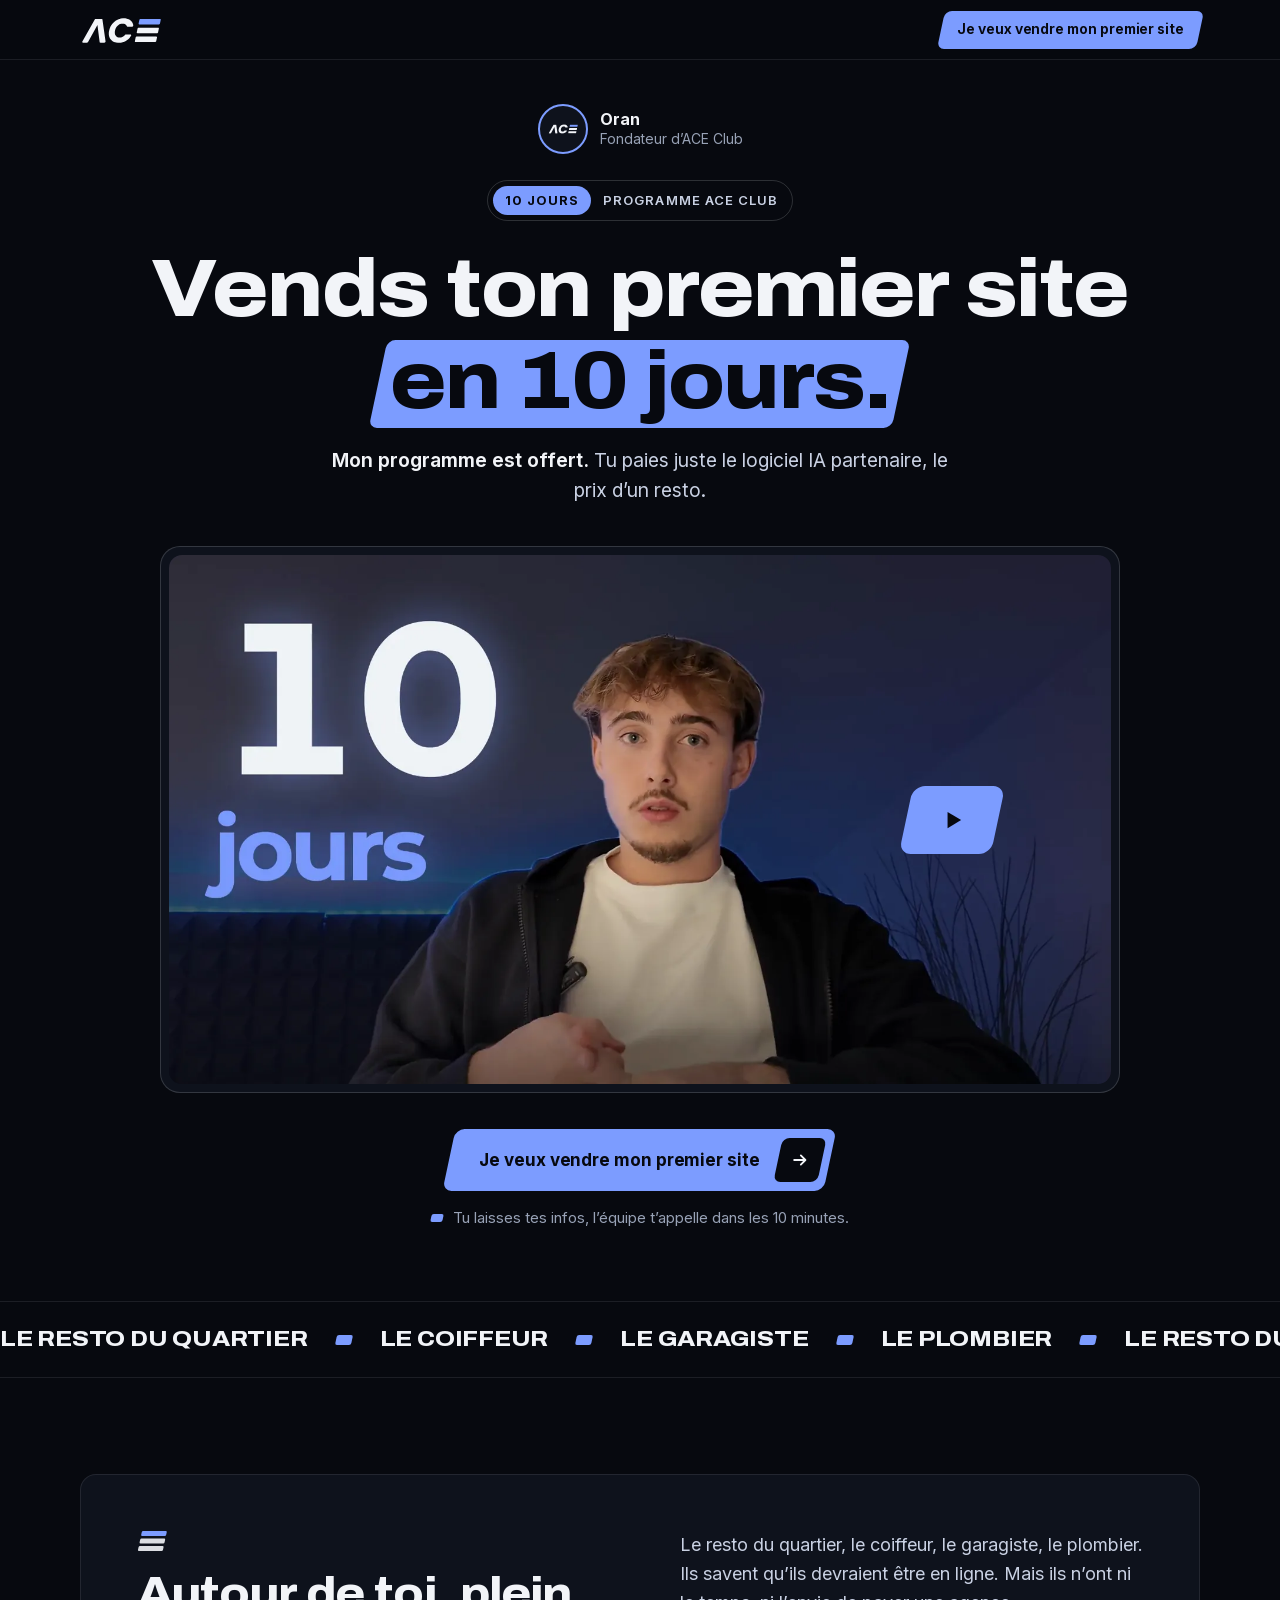
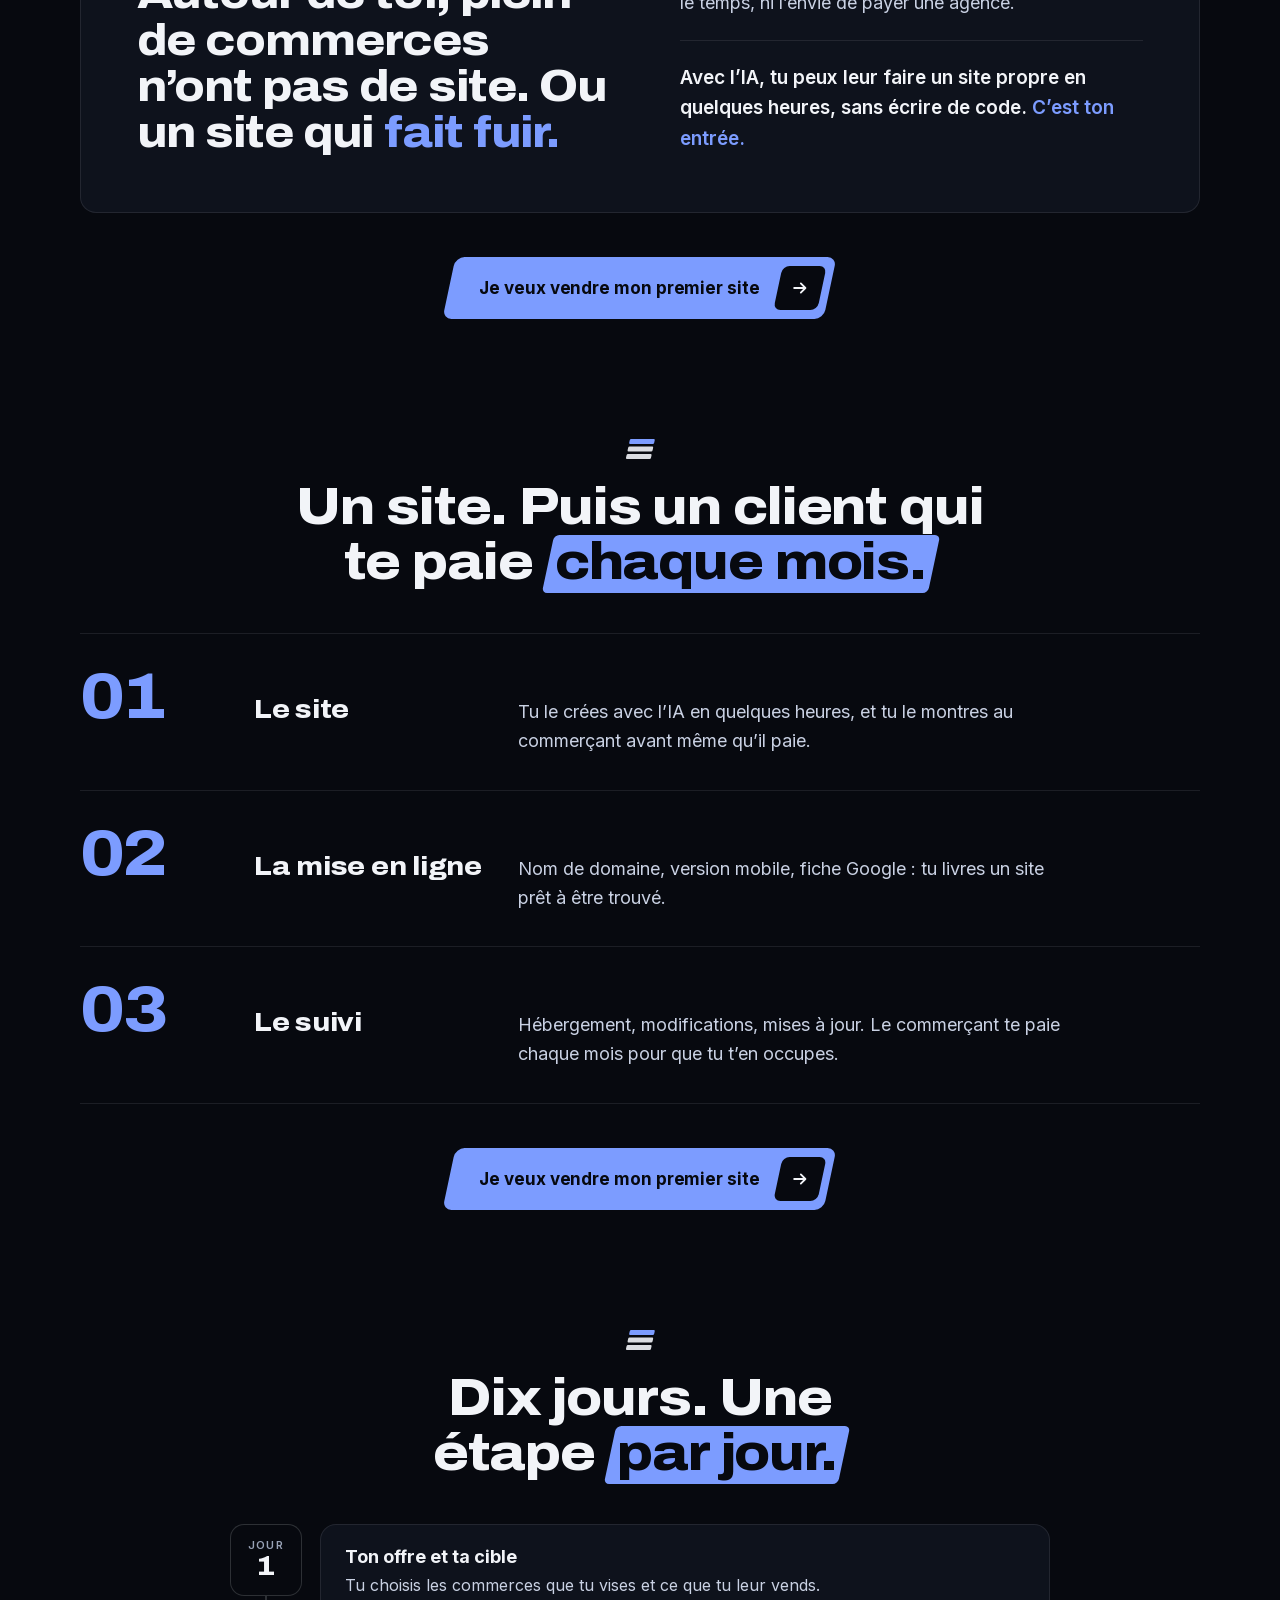
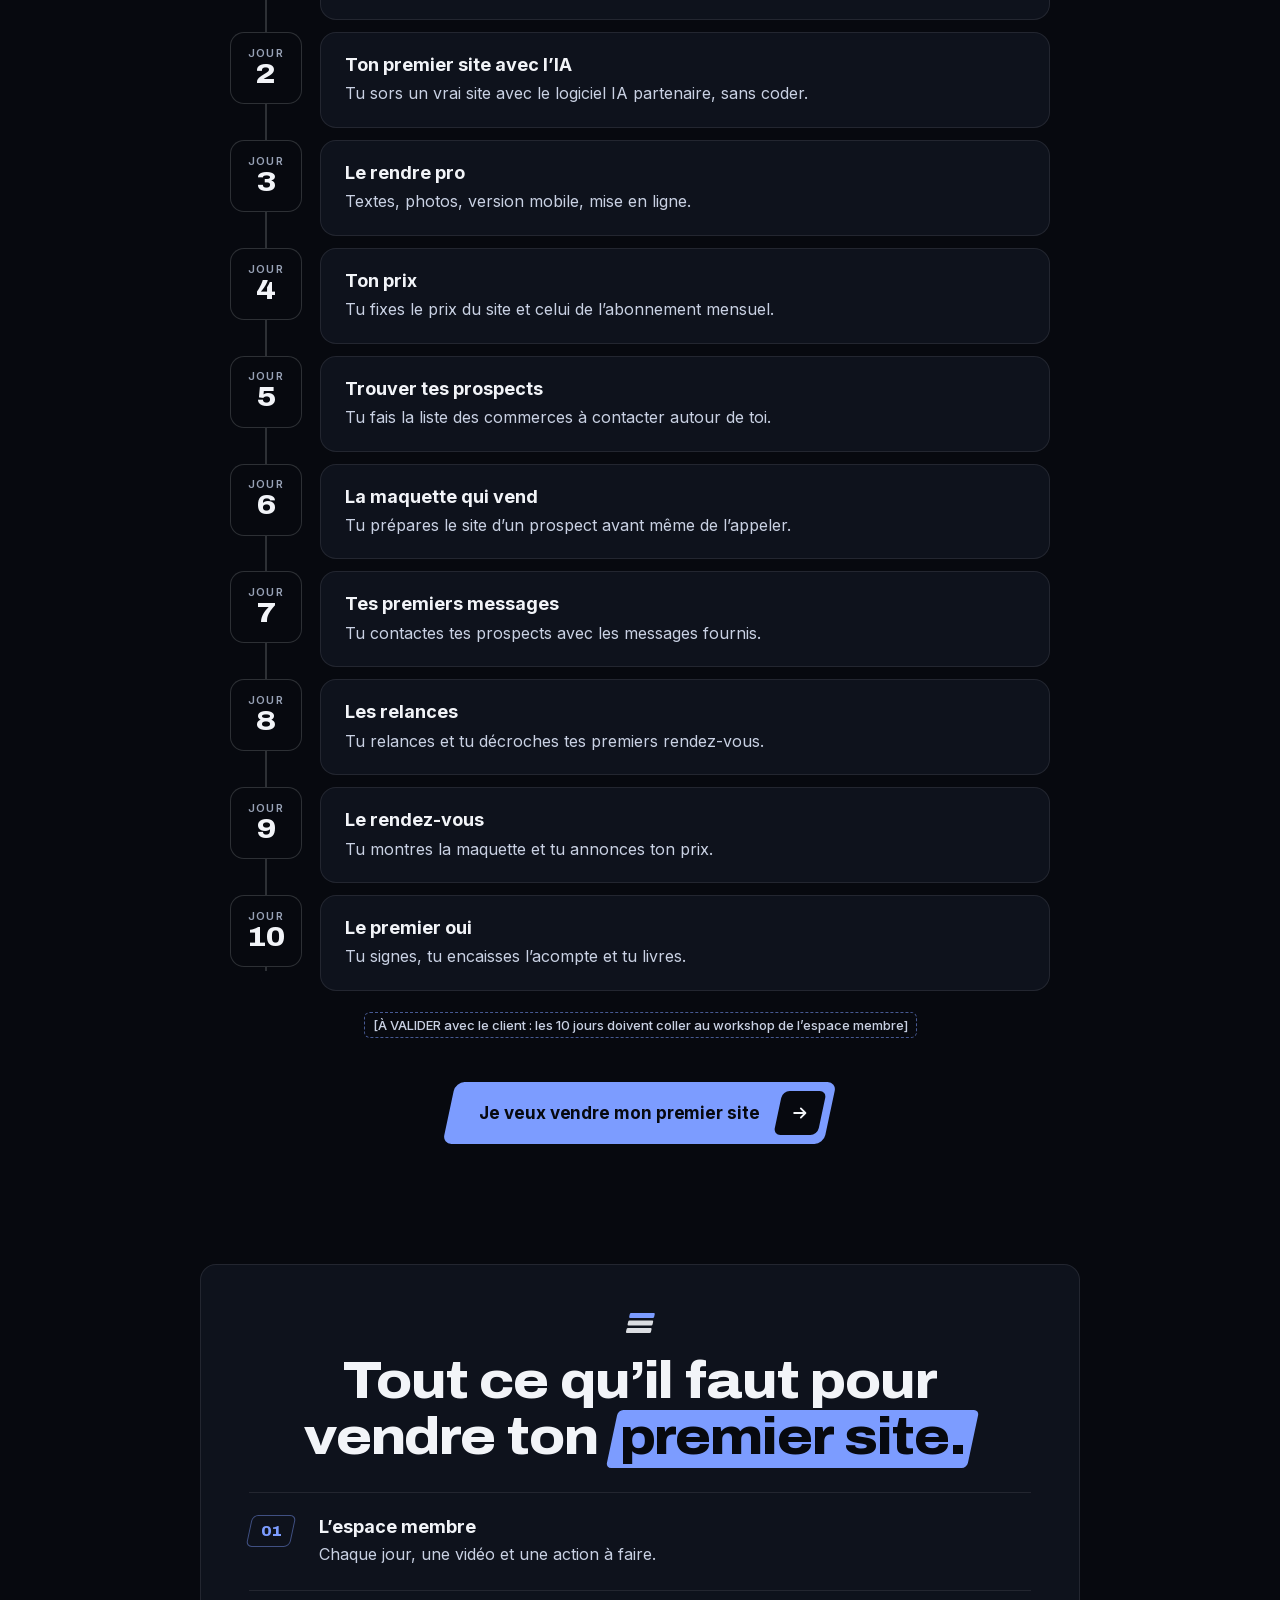
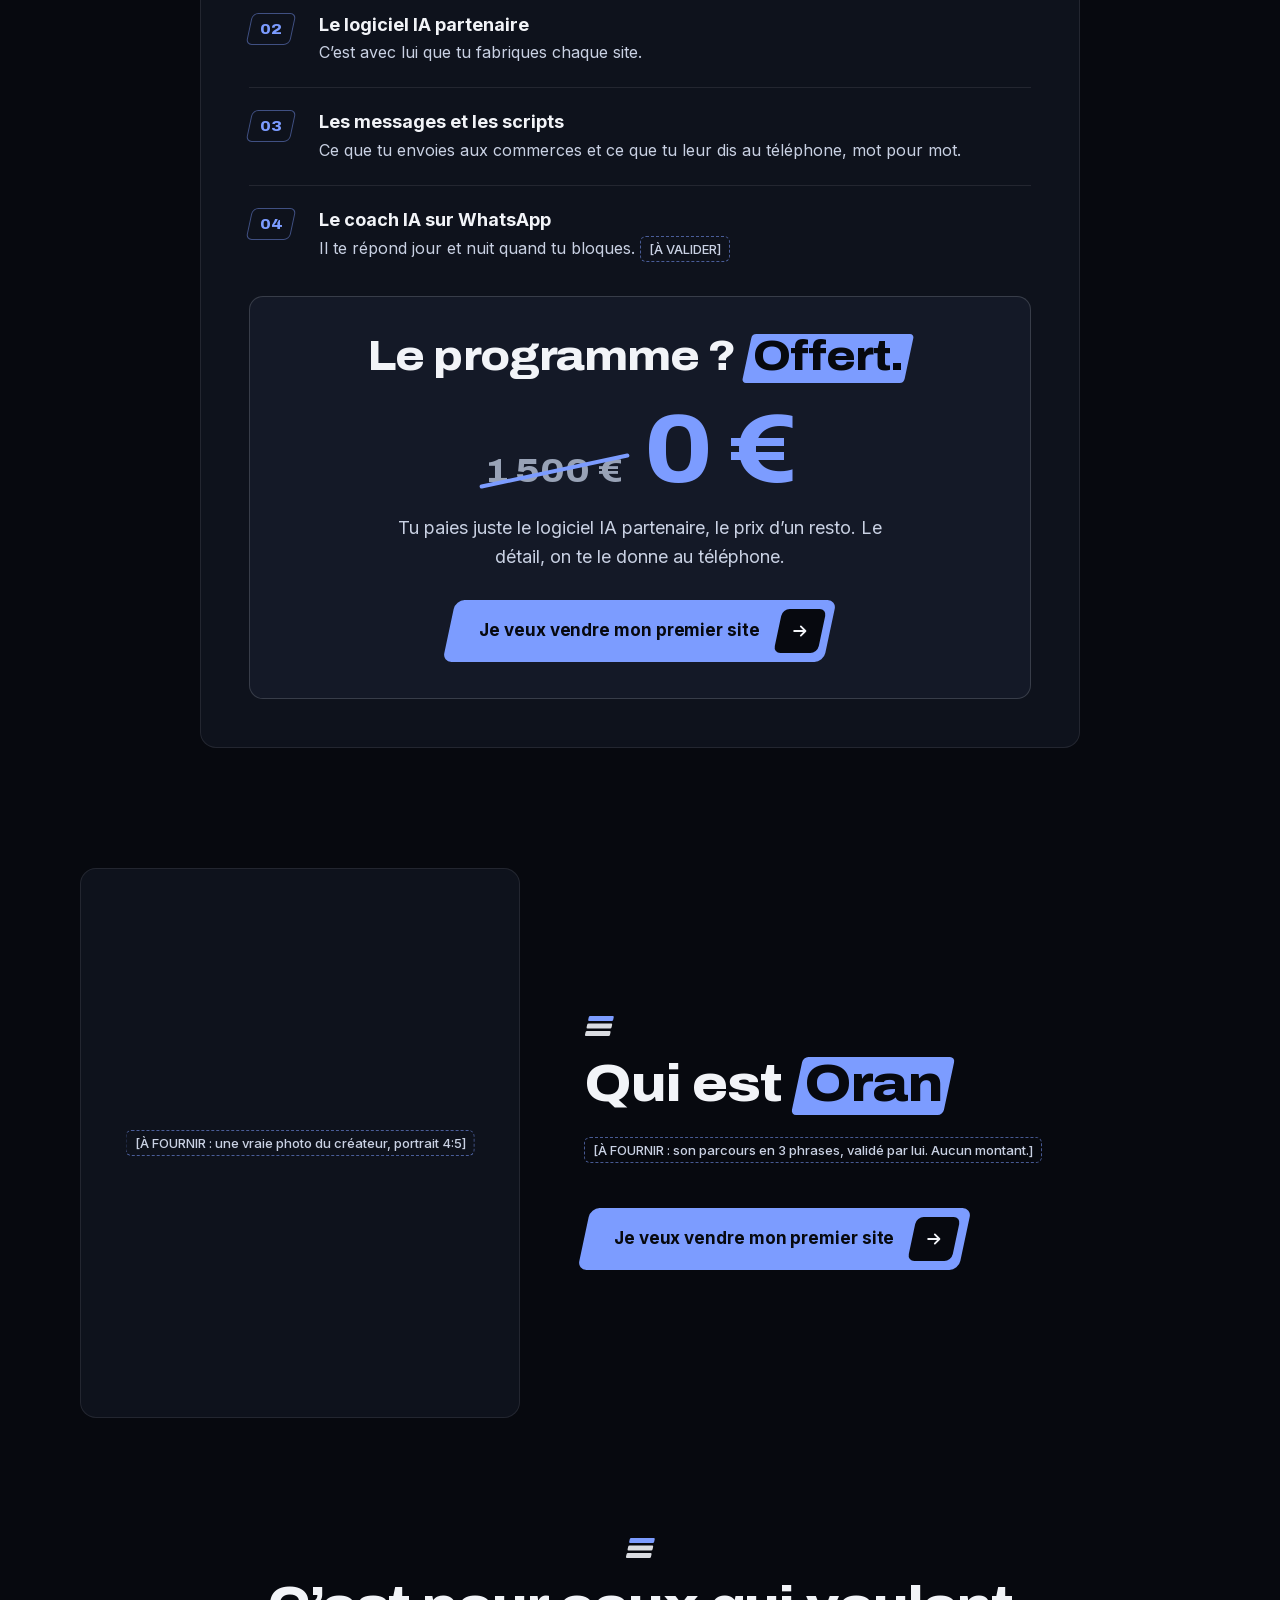
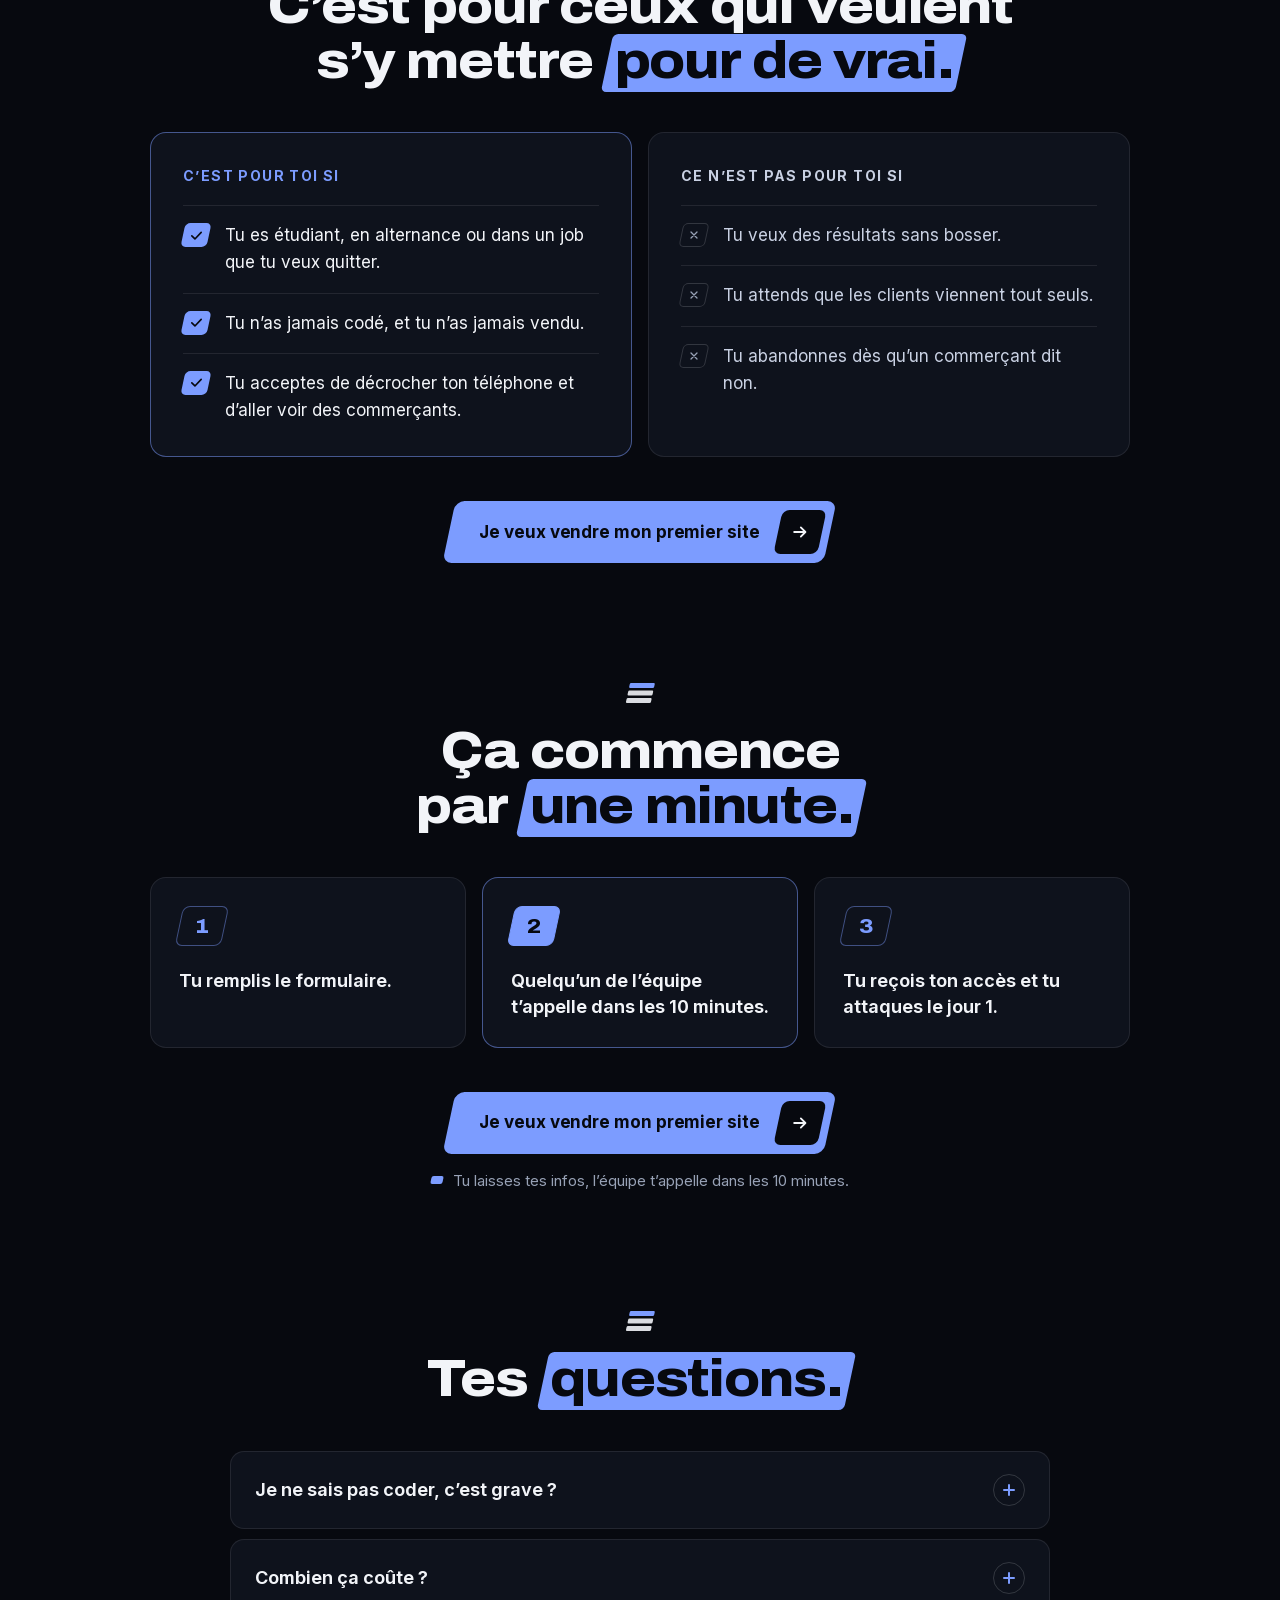
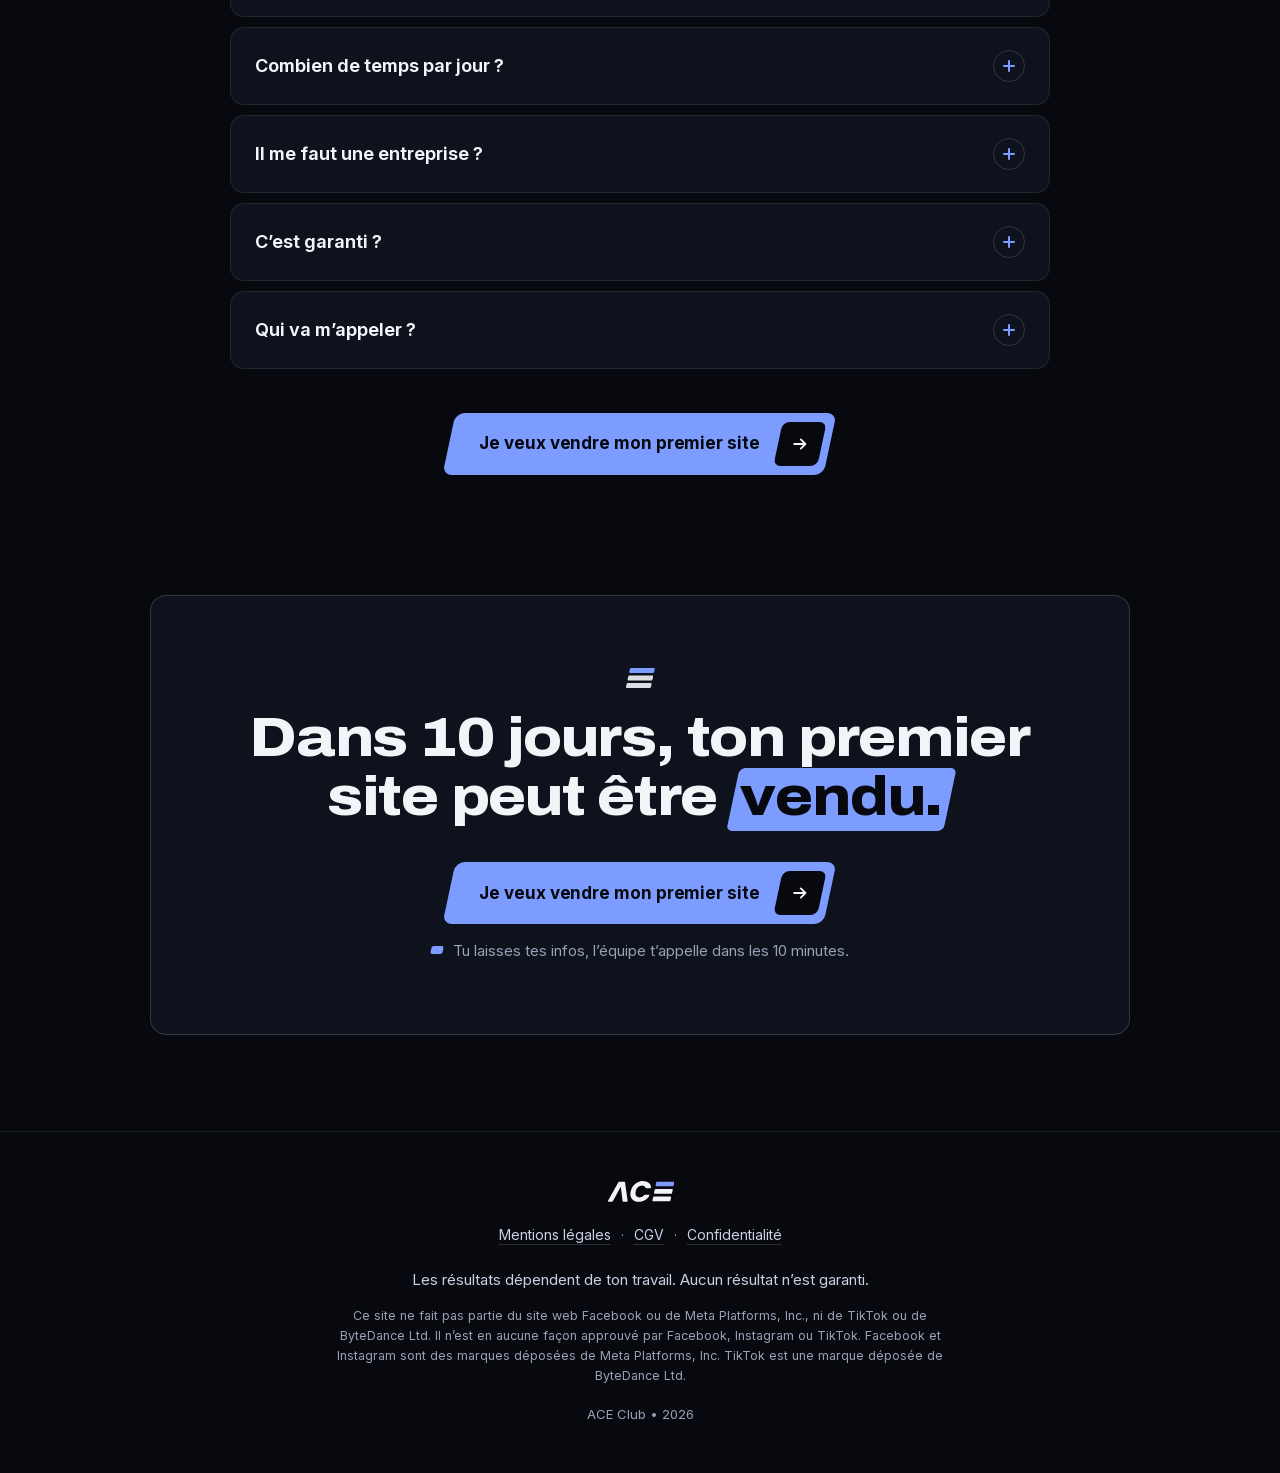
==== commit f26e3cea: "VSL d'Oran, image d'attente et prénom Co-Authored-By: Claude Opus 5.5 <noreply@anthropic.com>" ====
--- a/index.html
+++ b/index.html
@@ -11,7 +11,7 @@
 <meta property="og:site_name" content="ACE Club">
 <meta property="og:title" content="Vends ton premier site en 10 jours">
 <meta property="og:description" content="Le programme est offert. Tu paies juste le logiciel IA partenaire, le prix d'un resto.">
-<meta property="og:image" content="/img/partage.png"><!-- [À FAIRE : adresse absolue une fois le domaine connu] -->
+<meta property="og:image" content="https://lp-ace-club.vercel.app/img/partage.png">
 <meta property="og:image:width" content="1200">
 <meta property="og:image:height" content="630">
 <meta name="twitter:card" content="summary_large_image">
@@ -46,6 +46,8 @@
 .video-lancer:hover .lecture::before{transform:skewX(var(--skew)) scale(1.06)}
 .video-lancer .lecture svg{width:26px;height:26px;margin-left:3px;fill:var(--color-on-accent)}
 .video-lancer:focus-visible{outline-offset:-8px}
+/* Avec une image d’attente : le bouton à droite, pour ne pas cacher le visage */
+.video-cadre>img + .video-lancer{align-items:flex-end;padding-right:12%}
 .ouverture .relance{margin-top:36px}
 
 /* ============ Bandeau ============ */
@@ -159,7 +161,7 @@
 .champ label,.champ legend{font-size:14px;font-weight:600;color:var(--color-text-2)}
 .champ legend{margin-bottom:8px}
 .saisie{width:100%;height:56px;padding:0 16px;font:inherit;font-size:16px;color:var(--color-text);background:var(--color-field);border:1px solid var(--color-line-2);border-radius:11px;transition:border-color .15s ease, box-shadow .15s ease;-webkit-appearance:none;appearance:none}
-.saisie::placeholder{color:#6F7890}
+.saisie::placeholder{color:#7F89A1}
 .saisie:hover{border-color:rgba(242,244,248,.26)}
 .saisie:focus{outline:none;border-color:var(--color-accent);box-shadow:0 0 0 3px rgba(124,156,255,.22)}
 .saisie.invalide{border-color:var(--color-error)}
@@ -743,7 +745,7 @@
     document.getElementById('profilNom').textContent = nomComplet;
     document.getElementById('profilLegende').textContent = 'Fondateur d’ACE Club';
   }
-  if (CREATEUR.prenom) document.getElementById('quiNom').textContent = CREATEUR.prenom + ' ?';
+  if (CREATEUR.prenom) document.getElementById('quiNom').textContent = CREATEUR.prenom;
   if (CREATEUR.photo){
     var av = document.getElementById('avatar');
     av.innerHTML = '';
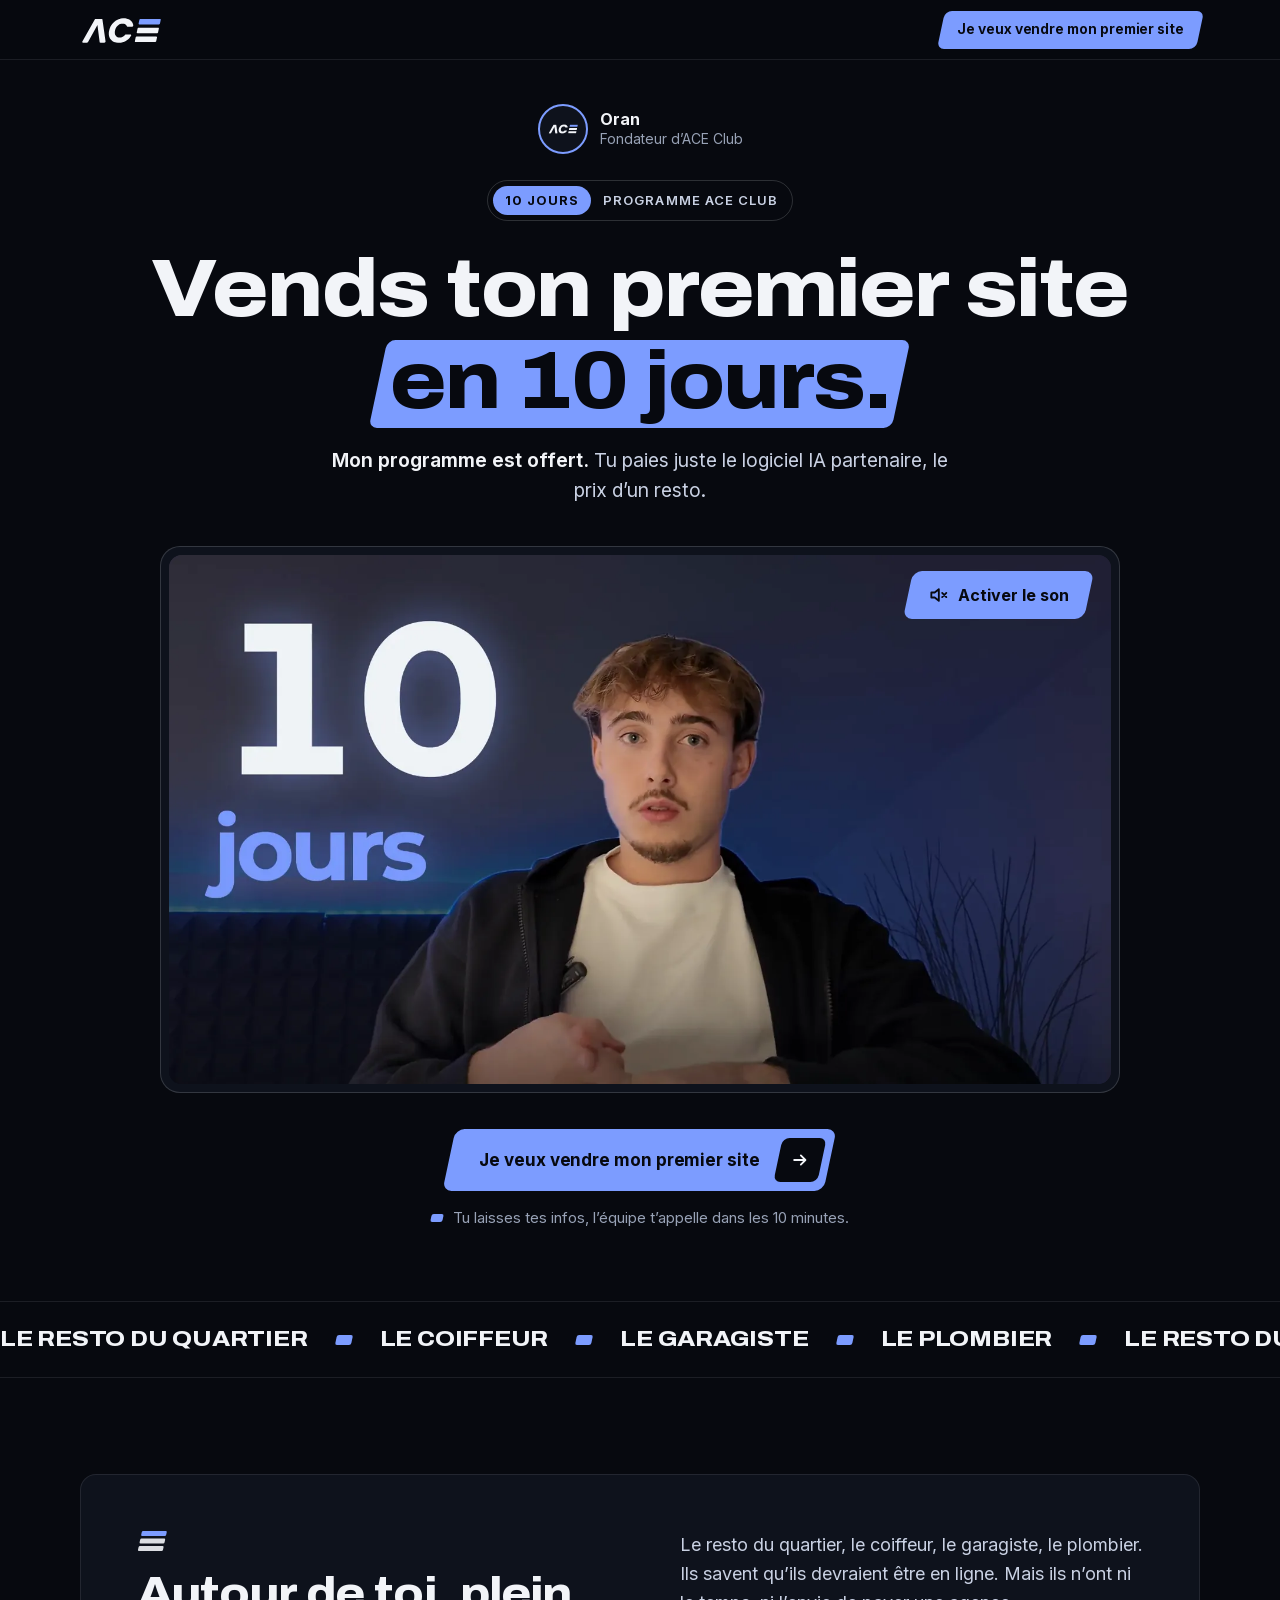
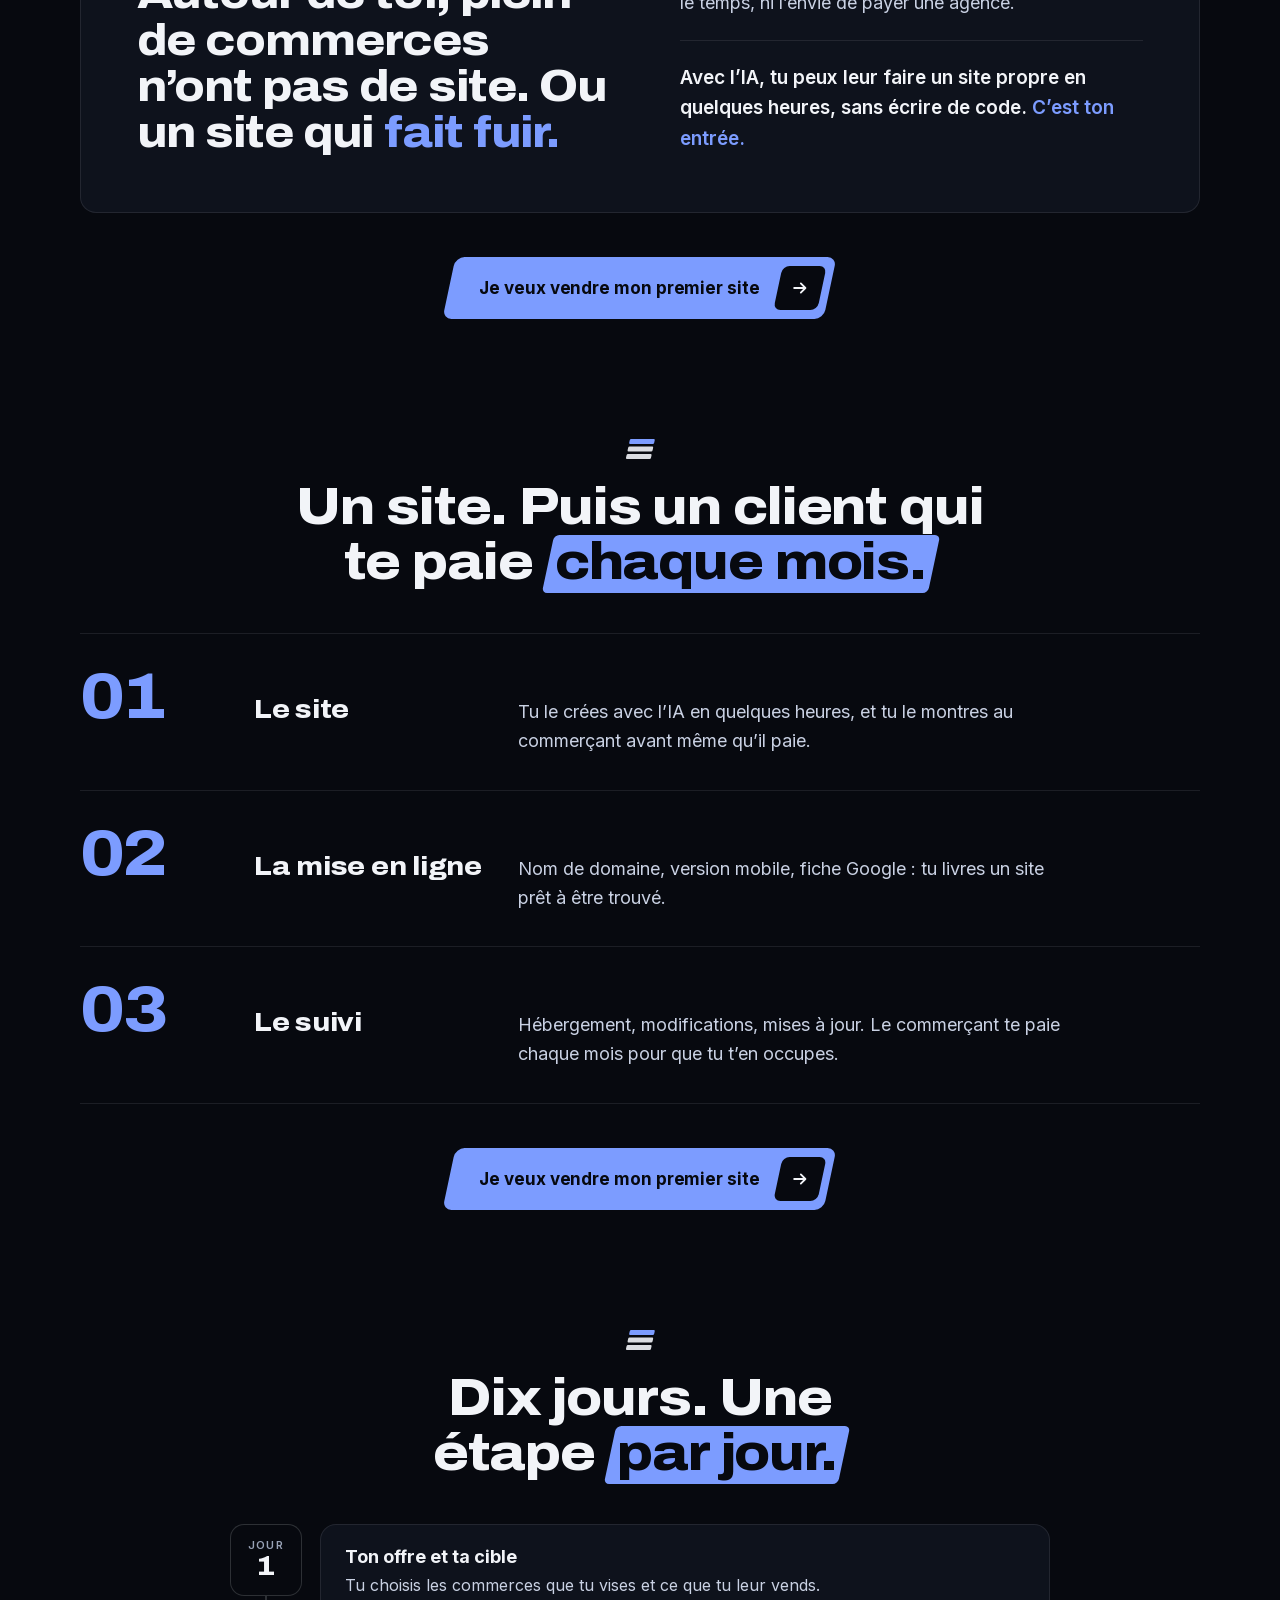
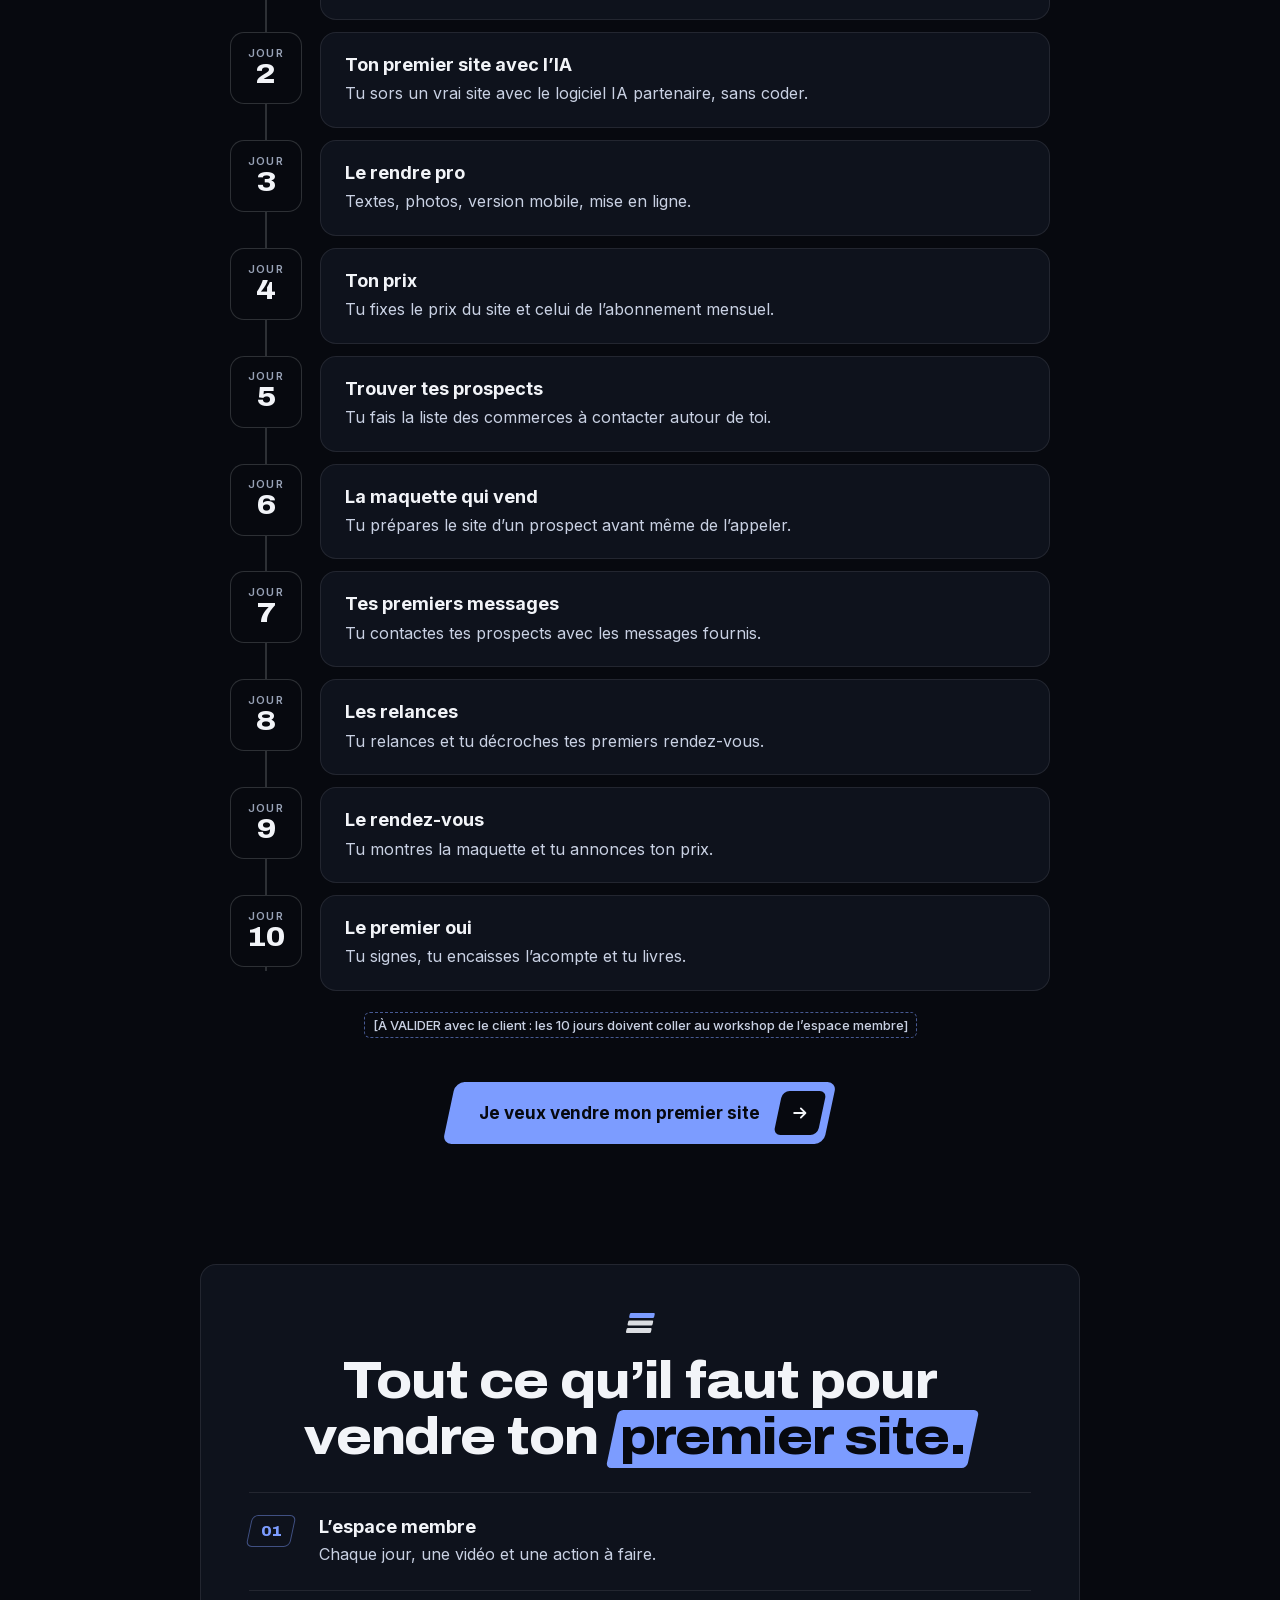
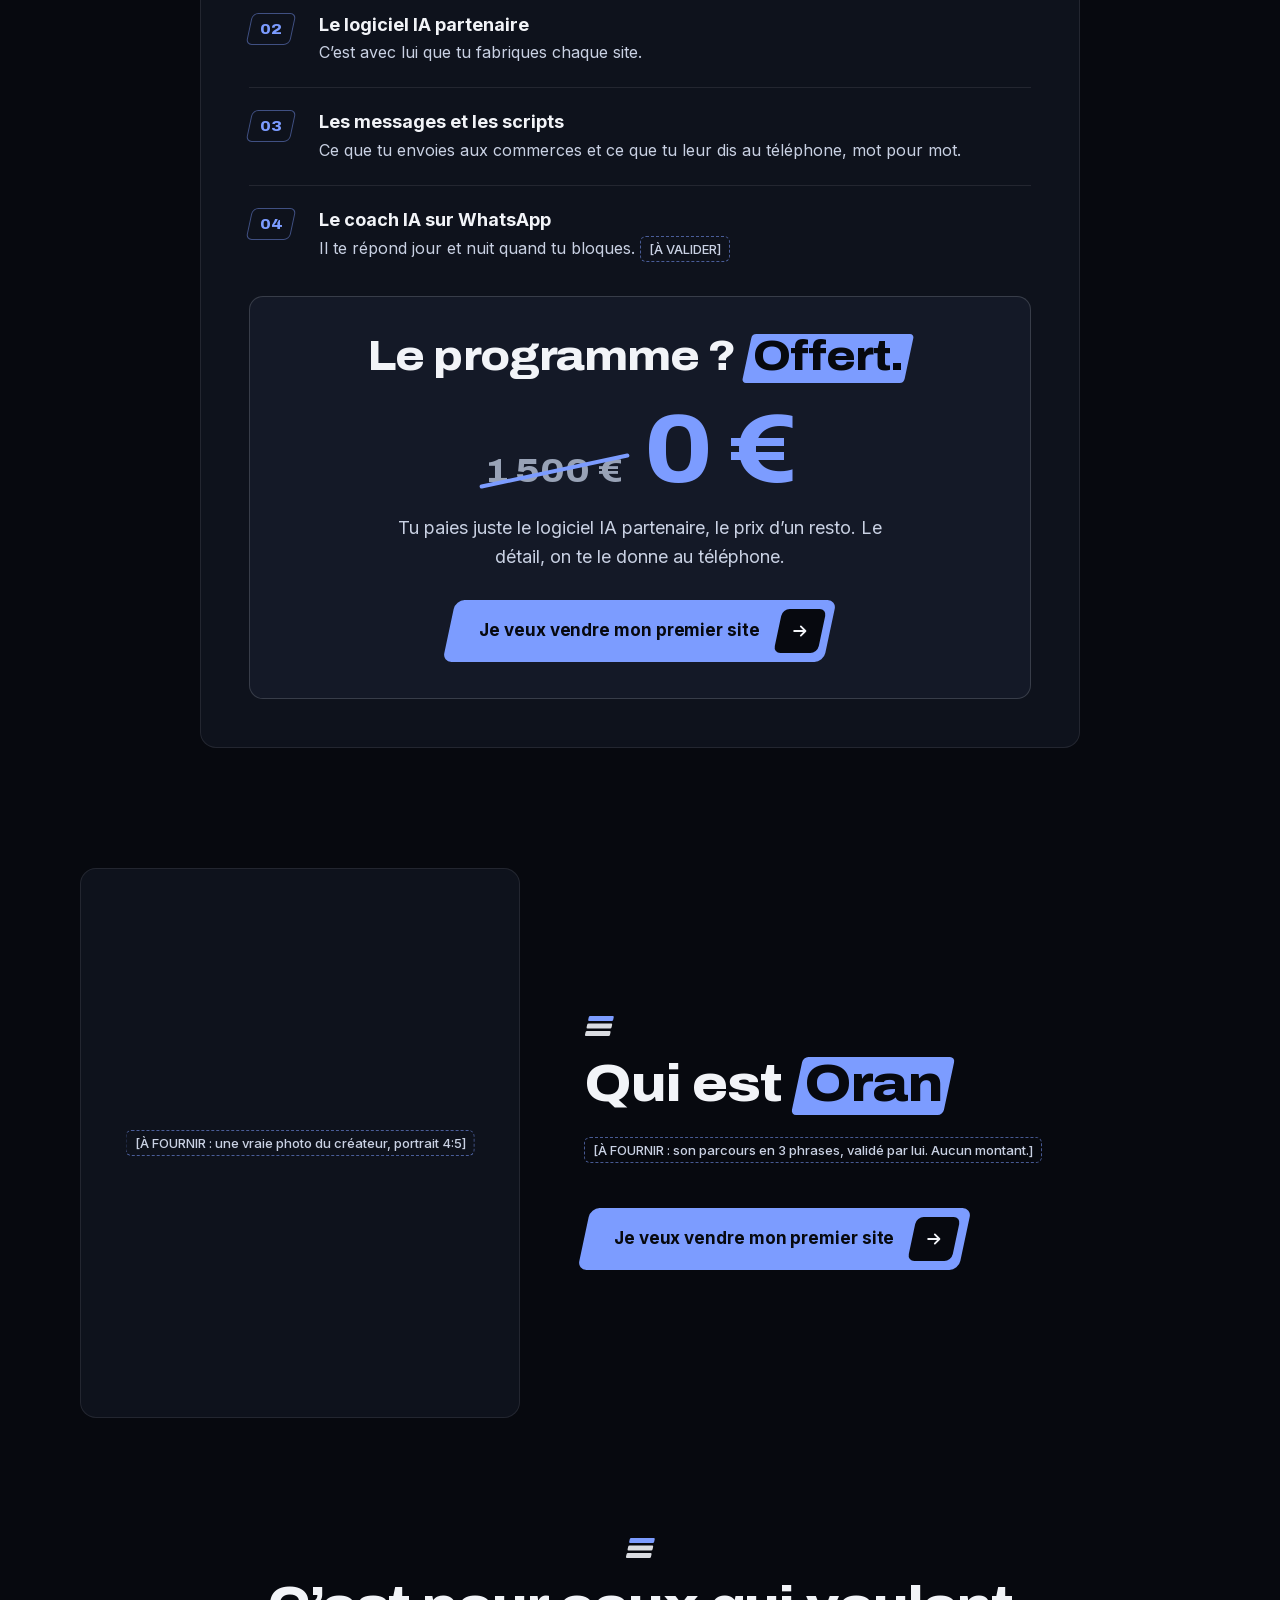
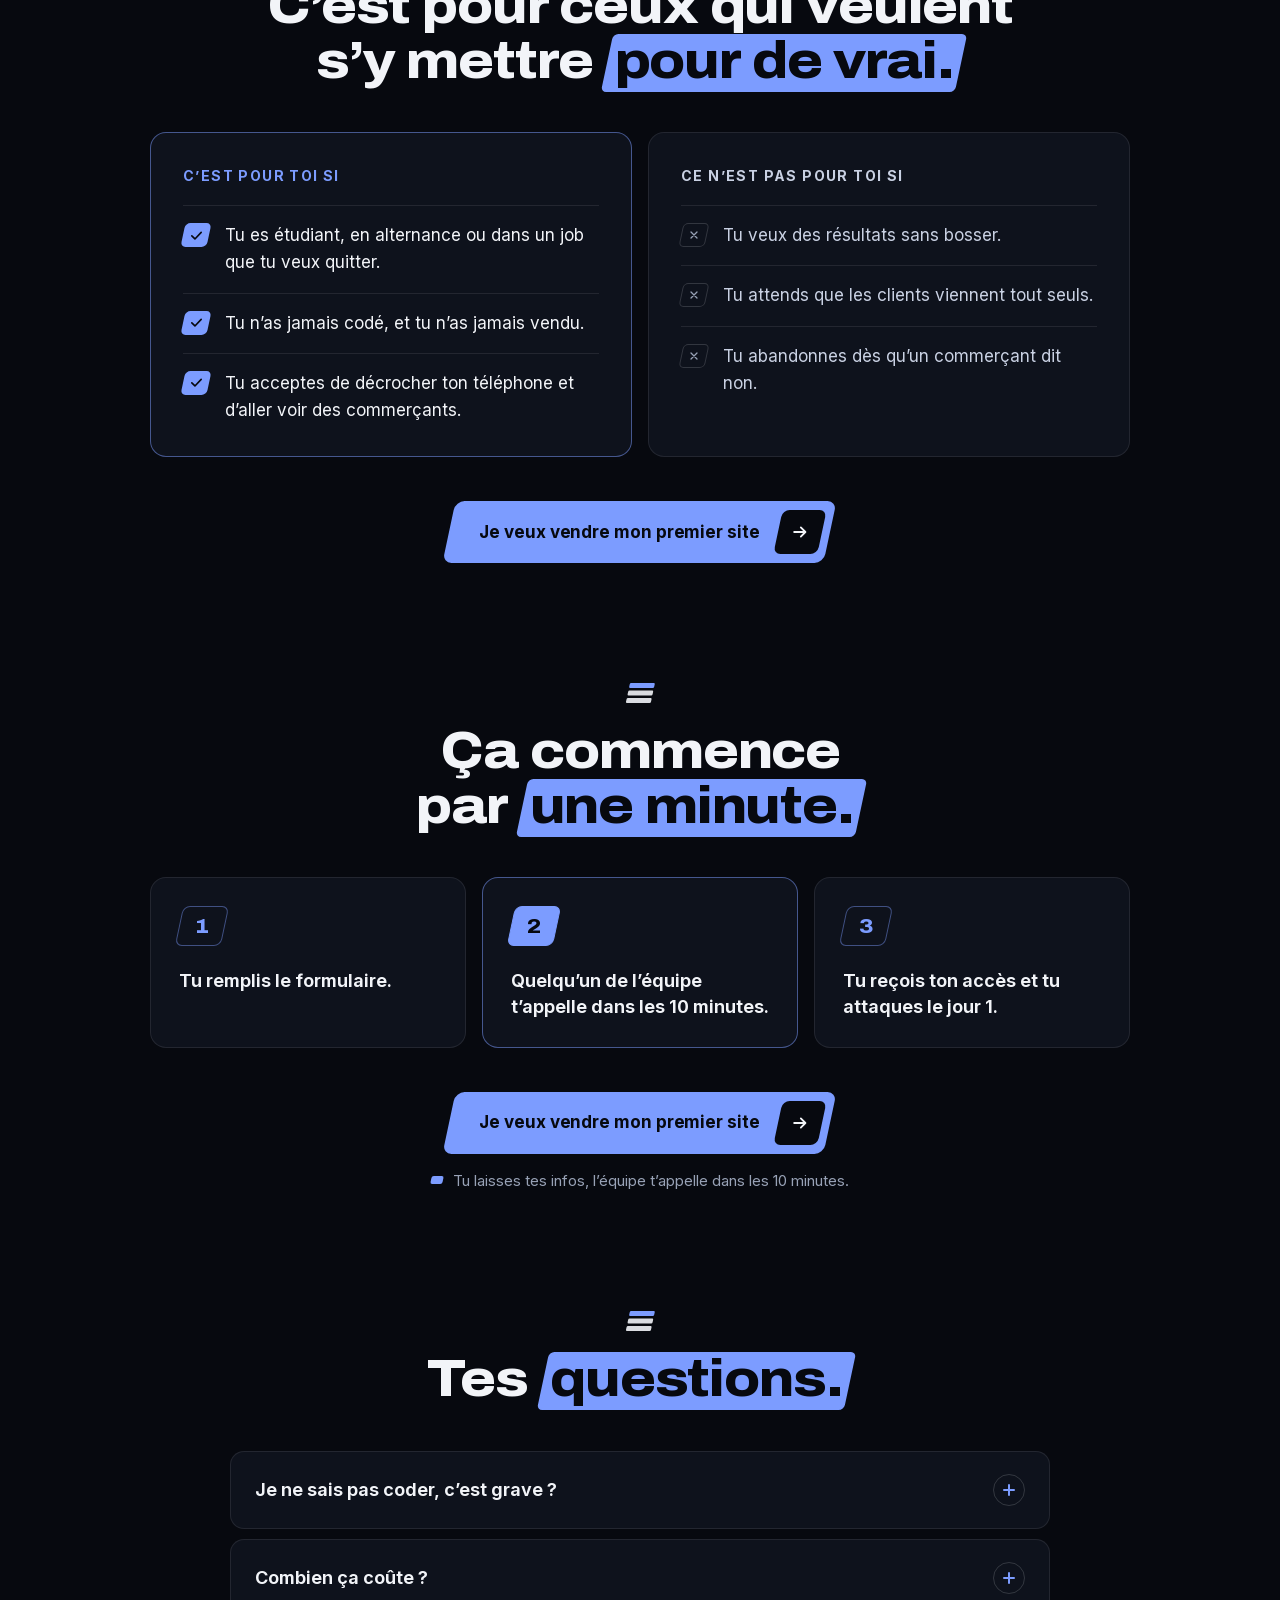
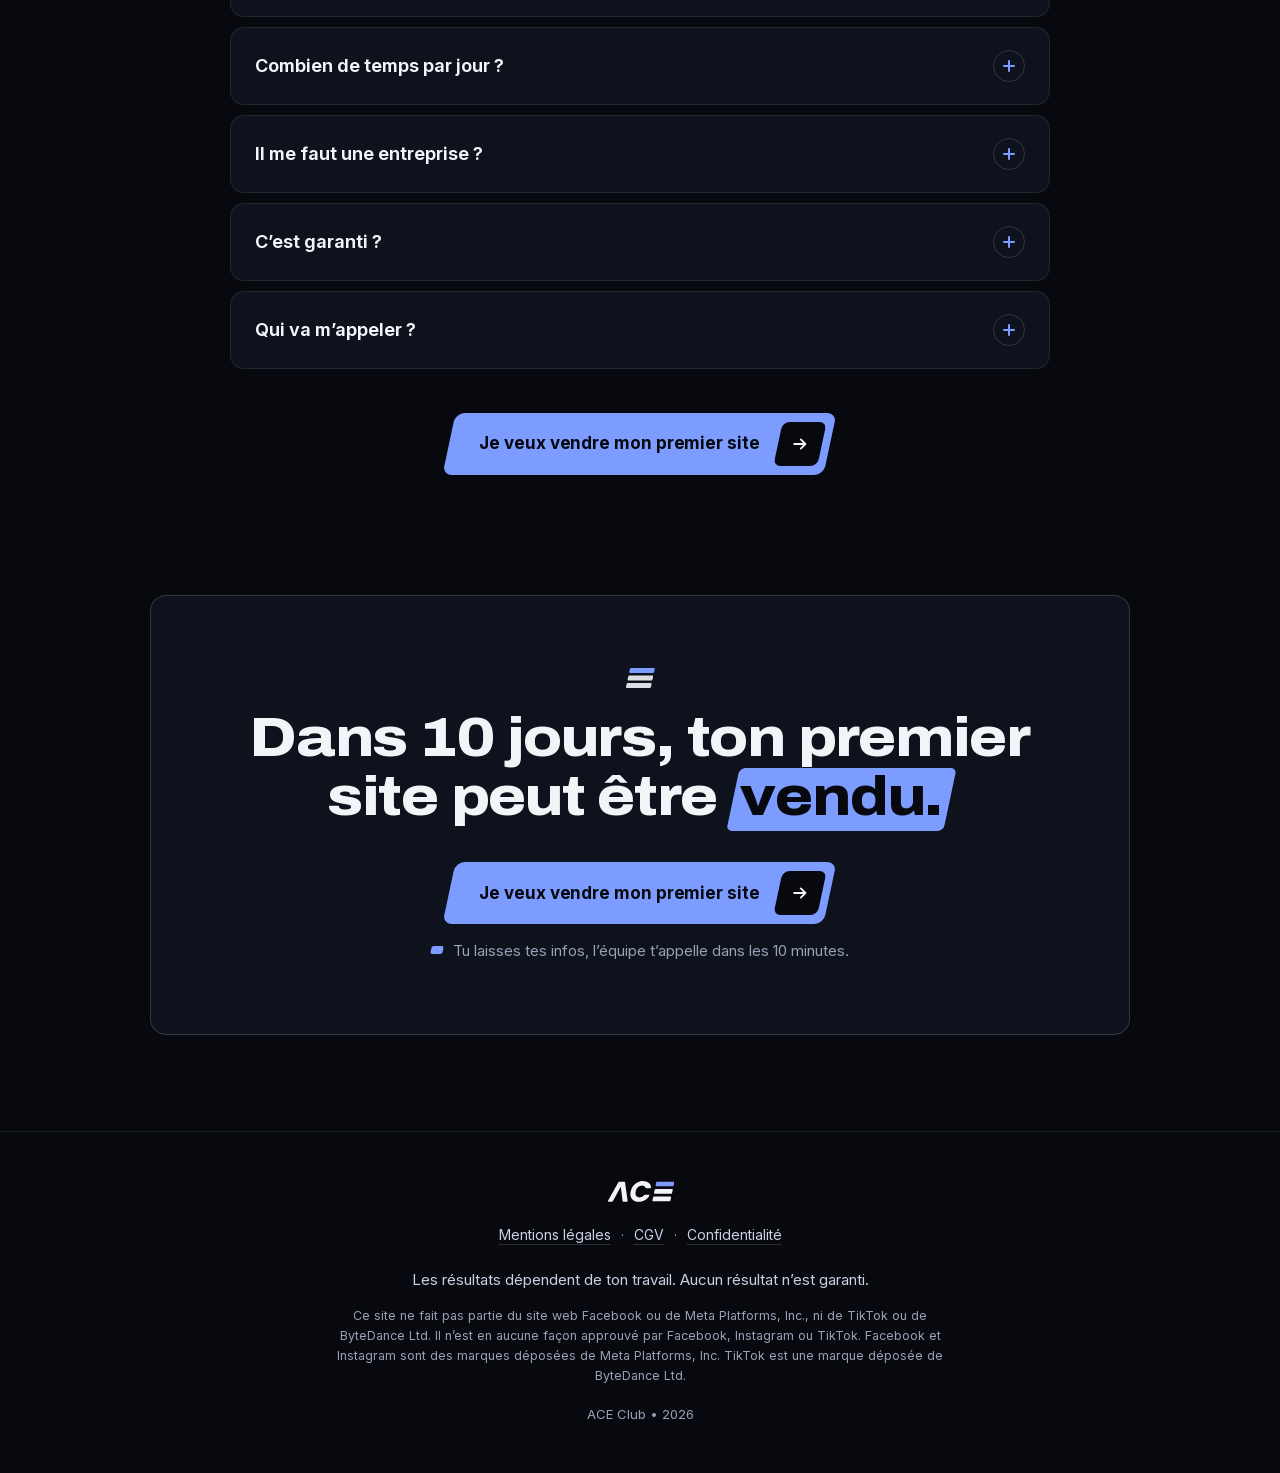
==== commit 2e355ce2: "VSL : lecture auto sans son, bouton « Activer le son » qui reprend au début Co-Authored-By: Claude O" ====
--- a/index.html
+++ b/index.html
@@ -48,6 +48,14 @@
 .video-lancer:focus-visible{outline-offset:-8px}
 /* Avec une image d’attente : le bouton à droite, pour ne pas cacher le visage */
 .video-cadre>img + .video-lancer{align-items:flex-end;padding-right:12%}
+/* MP4 : lecture auto sans son. Tout le cadre active le son, le bouton est en haut à droite */
+.video-lancer.sans-son{align-items:flex-end;justify-content:flex-start;padding:16px 22px}
+.video-lancer.sans-son .lecture{display:none}
+.son{position:relative;isolation:isolate;display:none;align-items:center;gap:10px;min-height:48px;padding:0 20px;font-weight:700;font-size:16px;line-height:1;color:var(--color-on-accent)}
+.son::before{content:"";position:absolute;inset:0;z-index:-1;background:var(--color-accent);border-radius:9px;transform:skewX(var(--skew));transition:background-color .2s ease}
+.son svg{width:20px;height:20px;fill:none;stroke:currentColor;stroke-width:2.2;stroke-linecap:round;stroke-linejoin:round}
+.sans-son .son{display:inline-flex}
+.sans-son:hover .son::before{background:var(--color-accent-hover)}
 .ouverture .relance{margin-top:36px}
 
 /* ============ Bandeau ============ */
@@ -226,6 +234,10 @@
   .video{margin:30px -8px 0;padding:5px;border-radius:15px}
   .video-cadre{border-radius:10px}
   .video-lancer .lecture{width:76px;height:56px}
+  .video-lancer.sans-son{padding:8px 10px}
+  .son{min-height:36px;padding:0 11px;font-size:13px;gap:6px}
+  .son::before{border-radius:7px}
+  .son svg{width:17px;height:17px}
   .ouverture .relance{margin-top:28px}
   .bandeau{padding:16px 0}
   .bandeau li{font-size:18px}
@@ -313,6 +325,7 @@
       <div class="video-cadre" id="video">
         <button type="button" class="video-lancer" id="videoLancer" aria-label="Lancer la vidéo">
           <span class="lecture"><svg viewBox="0 0 24 24" aria-hidden="true"><path d="M7 4.5v15l12.5-7.5z"/></svg></span>
+          <span class="son"><svg viewBox="0 0 24 24" aria-hidden="true"><path d="M4 9v6h4l5 4V5L8 9H4zM17 9.5l5 5M22 9.5l-5 5"/></svg>Activer le son</span>
           <span class="todo" id="videoTodo">[À FOURNIR : la vidéo et son image d’attente]</span>
         </button>
       </div>
@@ -802,7 +815,11 @@
     }).catch(function(){});
   })();
 
-  /* ---------------- Vidéo : image d'attente, lecteur au clic ---------------- */
+  /* ---------------- Vidéo ----------------
+     MP4 : part toute seule sans le son, en boucle, une fois la page chargée.
+     « Activer le son » (ou un appui n'importe où dessus) la remet au début
+     avec le son, sans boucle, avec les commandes. YouTube / Vimeo : lecteur
+     chargé au clic. */
   var cadre = document.getElementById('video');
   var lancer = document.getElementById('videoLancer');
   var aUneVideo = !!(VIDEO.youtube || VIDEO.vimeo || VIDEO.fichier);
@@ -813,26 +830,54 @@
   }
   if (aUneVideo) document.getElementById('videoTodo').remove();
   else lancer.setAttribute('aria-label', 'Vidéo à venir');
-  lancer.addEventListener('click', function(){
-    if (!aUneVideo) return;
-    var el;
-    if (VIDEO.fichier){
-      el = document.createElement('video');
-      el.src = VIDEO.fichier; el.controls = true; el.autoplay = true; el.playsInline = true;
-      if (VIDEO.affiche) el.poster = VIDEO.affiche;
-    } else {
-      el = document.createElement('iframe');
+
+  if (VIDEO.fichier){
+    lancer.classList.add('sans-son');
+    lancer.setAttribute('aria-label', 'Activer le son et reprendre la vidéo au début');
+    var video = document.createElement('video');
+    video.muted = true; video.defaultMuted = true; video.loop = true; video.playsInline = true;
+    video.setAttribute('muted', ''); video.setAttribute('playsinline', '');
+    video.setAttribute('aria-label', 'Vidéo de présentation ACE Club');
+    video.preload = 'none';
+    if (VIDEO.affiche) video.poster = VIDEO.affiche;
+    cadre.insertBefore(video, lancer);
+
+    var avecSon = false;
+    var demarrer = function(){
+      if (avecSon) return;
+      video.src = VIDEO.fichier;
+      // Refusé (mode économie d'énergie…) : l'image d'attente et le bouton restent.
+      if (!matchMedia('(prefers-reduced-motion: reduce)').matches) video.play().catch(function(){});
+    };
+    // Après le chargement de la page, pour ne pas la ralentir.
+    if (document.readyState === 'complete') demarrer(); else window.addEventListener('load', demarrer);
+
+    lancer.addEventListener('click', function(){
+      avecSon = true;
+      if (!video.src) video.src = VIDEO.fichier;
+      video.loop = false;
+      video.muted = false; video.volume = 1;
+      try { video.currentTime = 0; } catch(e){}
+      video.controls = true;
+      lancer.remove();
+      video.play().catch(function(){});
+      video.focus({ preventScroll: true });
+    });
+  } else {
+    lancer.addEventListener('click', function(){
+      if (!aUneVideo) return;
+      var el = document.createElement('iframe');
       el.allow = 'autoplay; fullscreen; picture-in-picture';
       el.allowFullscreen = true;
       el.title = 'Vidéo de présentation ACE Club';
       el.src = VIDEO.youtube
         ? 'https://www.youtube-nocookie.com/embed/' + encodeURIComponent(VIDEO.youtube) + '?autoplay=1&rel=0&playsinline=1'
         : 'https://player.vimeo.com/video/' + encodeURIComponent(VIDEO.vimeo) + '?autoplay=1&dnt=1';
-    }
-    cadre.innerHTML = '';
-    cadre.appendChild(el);
-    if (el.focus) el.focus();
-  });
+      cadre.innerHTML = '';
+      cadre.appendChild(el);
+      el.focus();
+    });
+  }
 
   /* ---------------- Défilement : rail des 10 jours + barre mobile ----------------
      Calculés au défilement (plus fiable qu'un IntersectionObserver sur
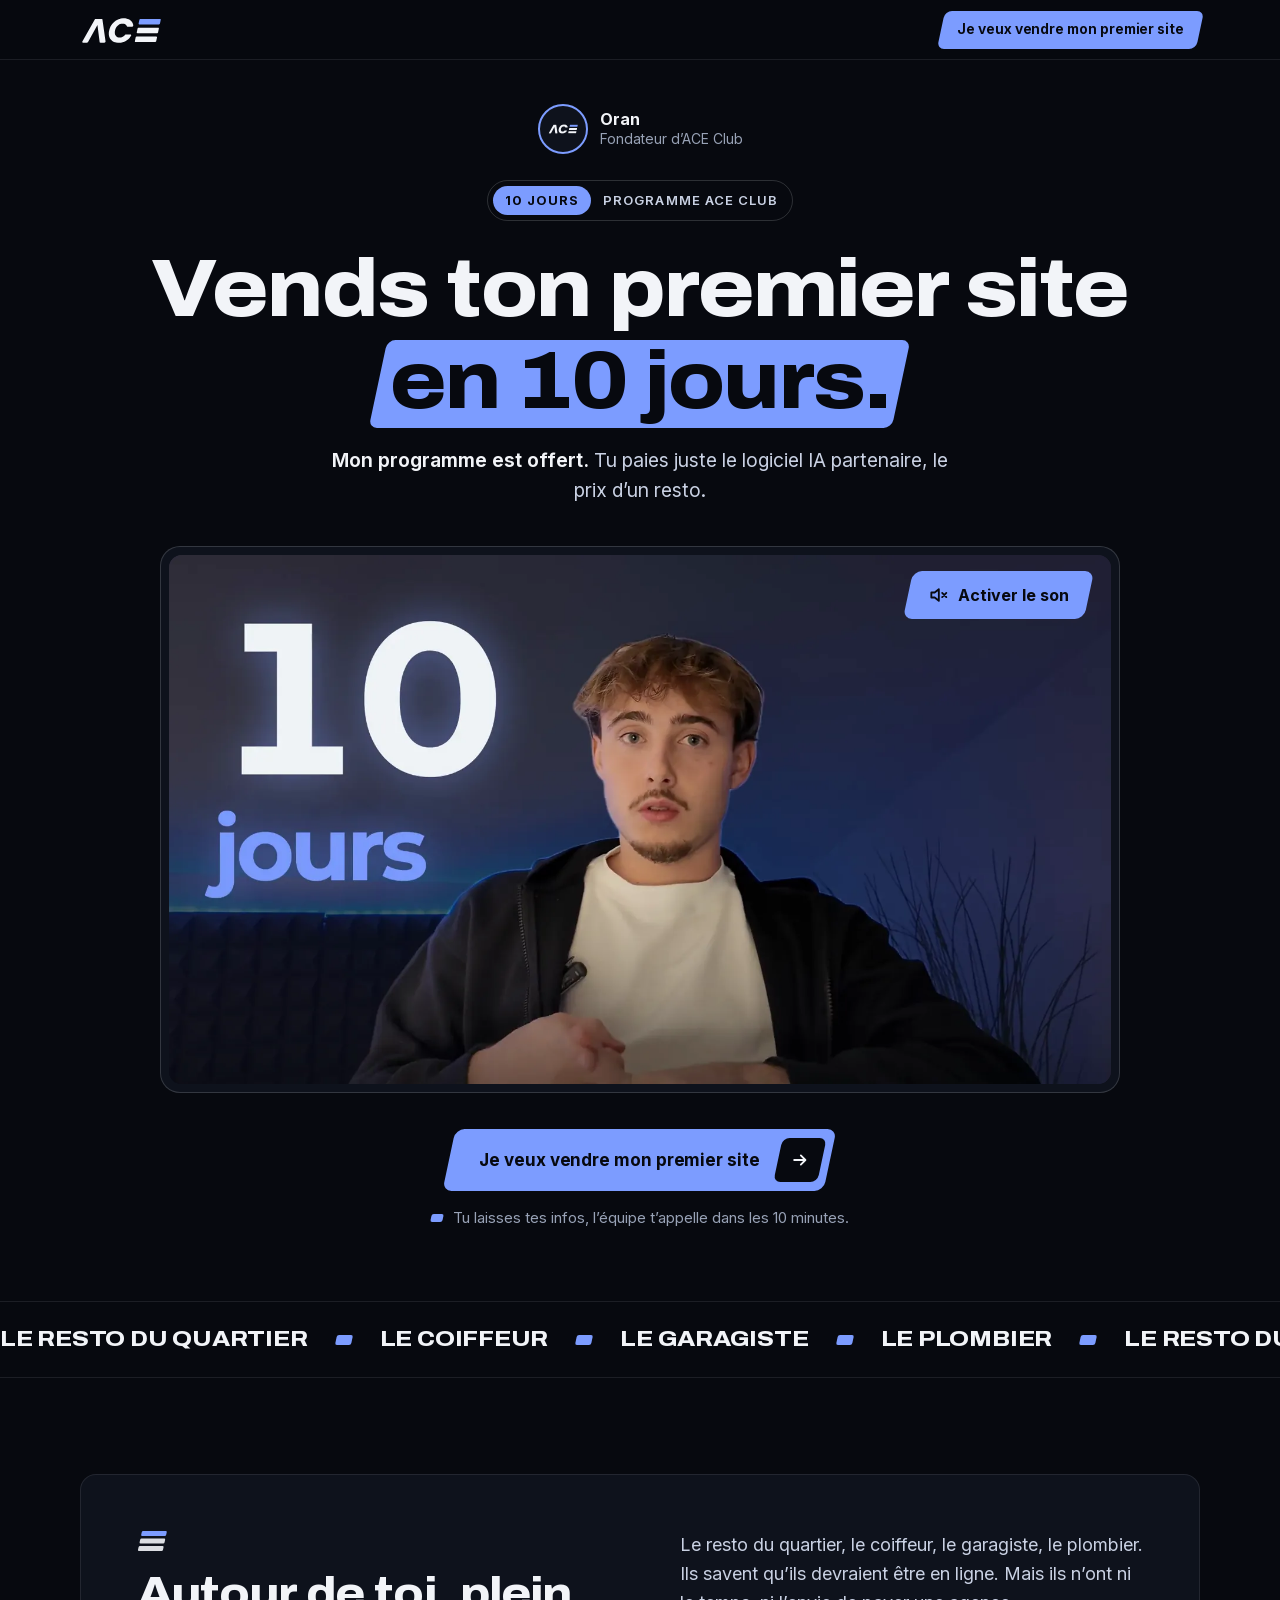
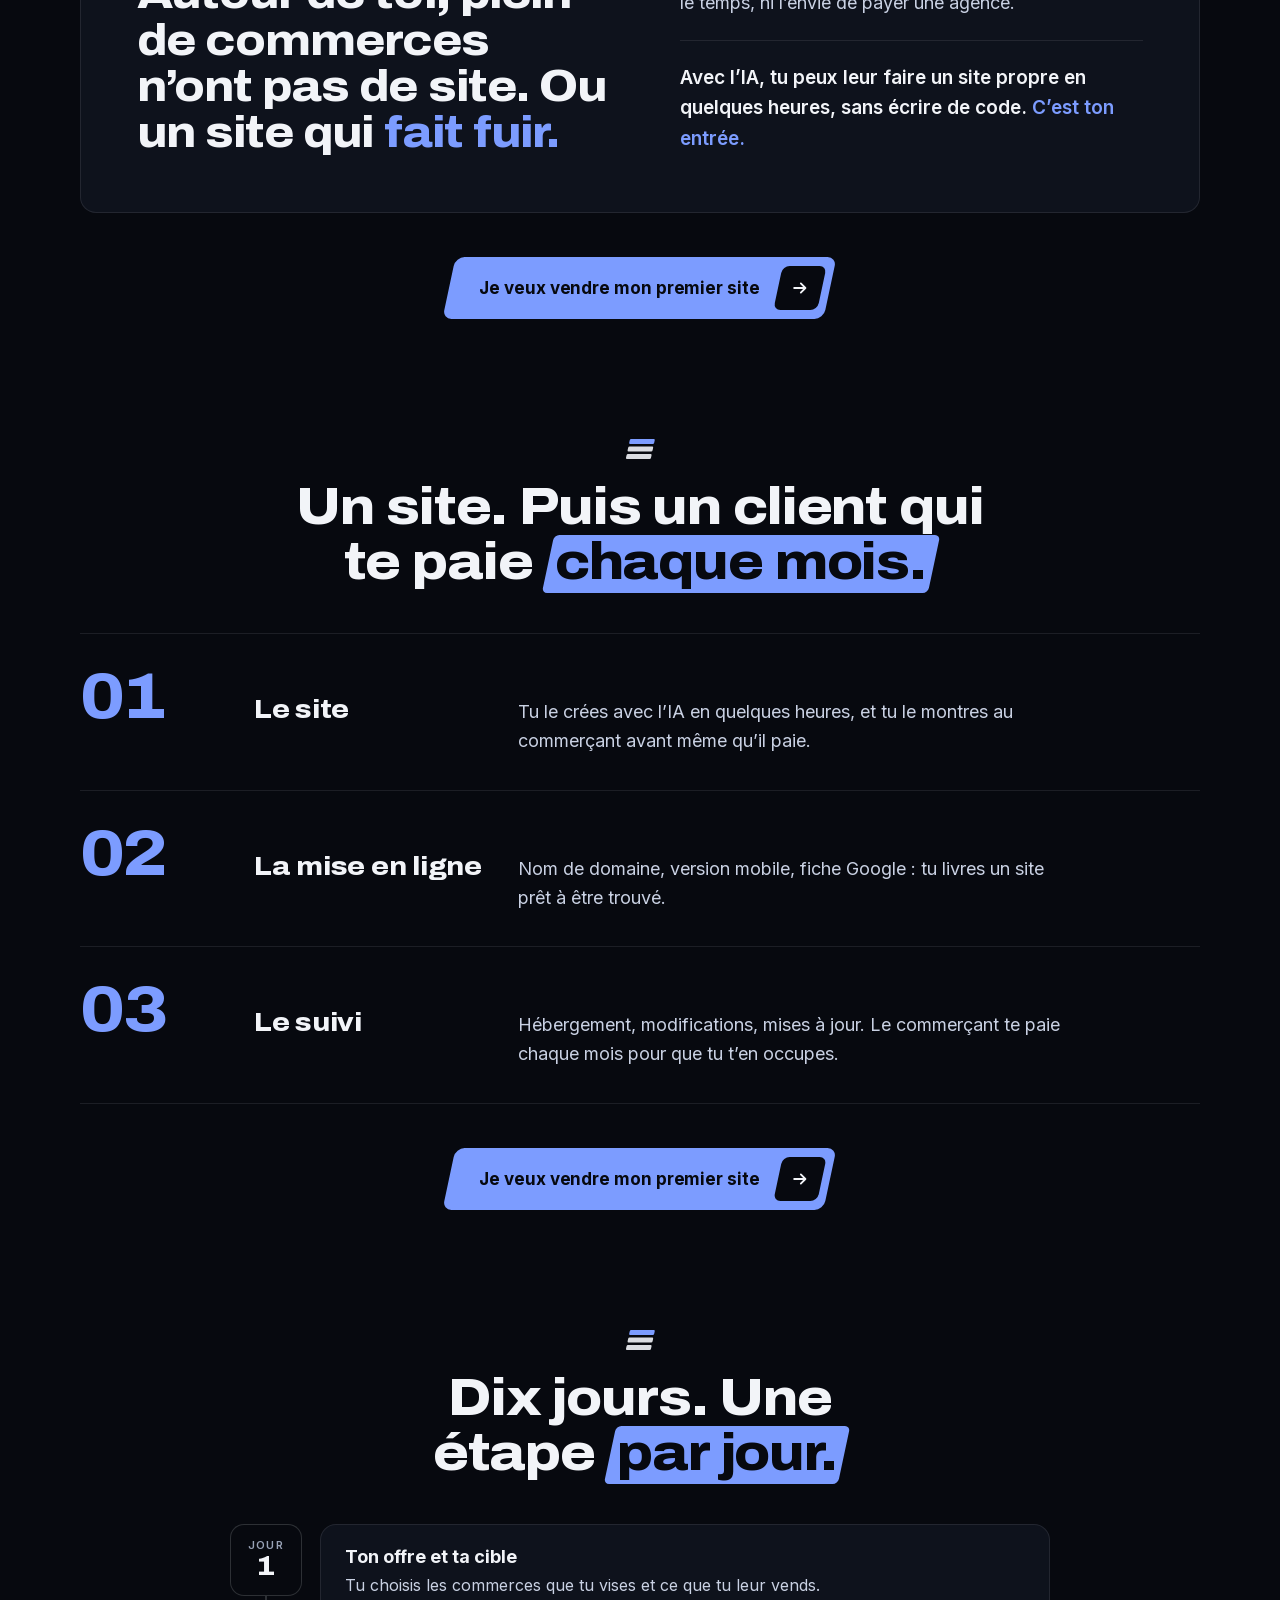
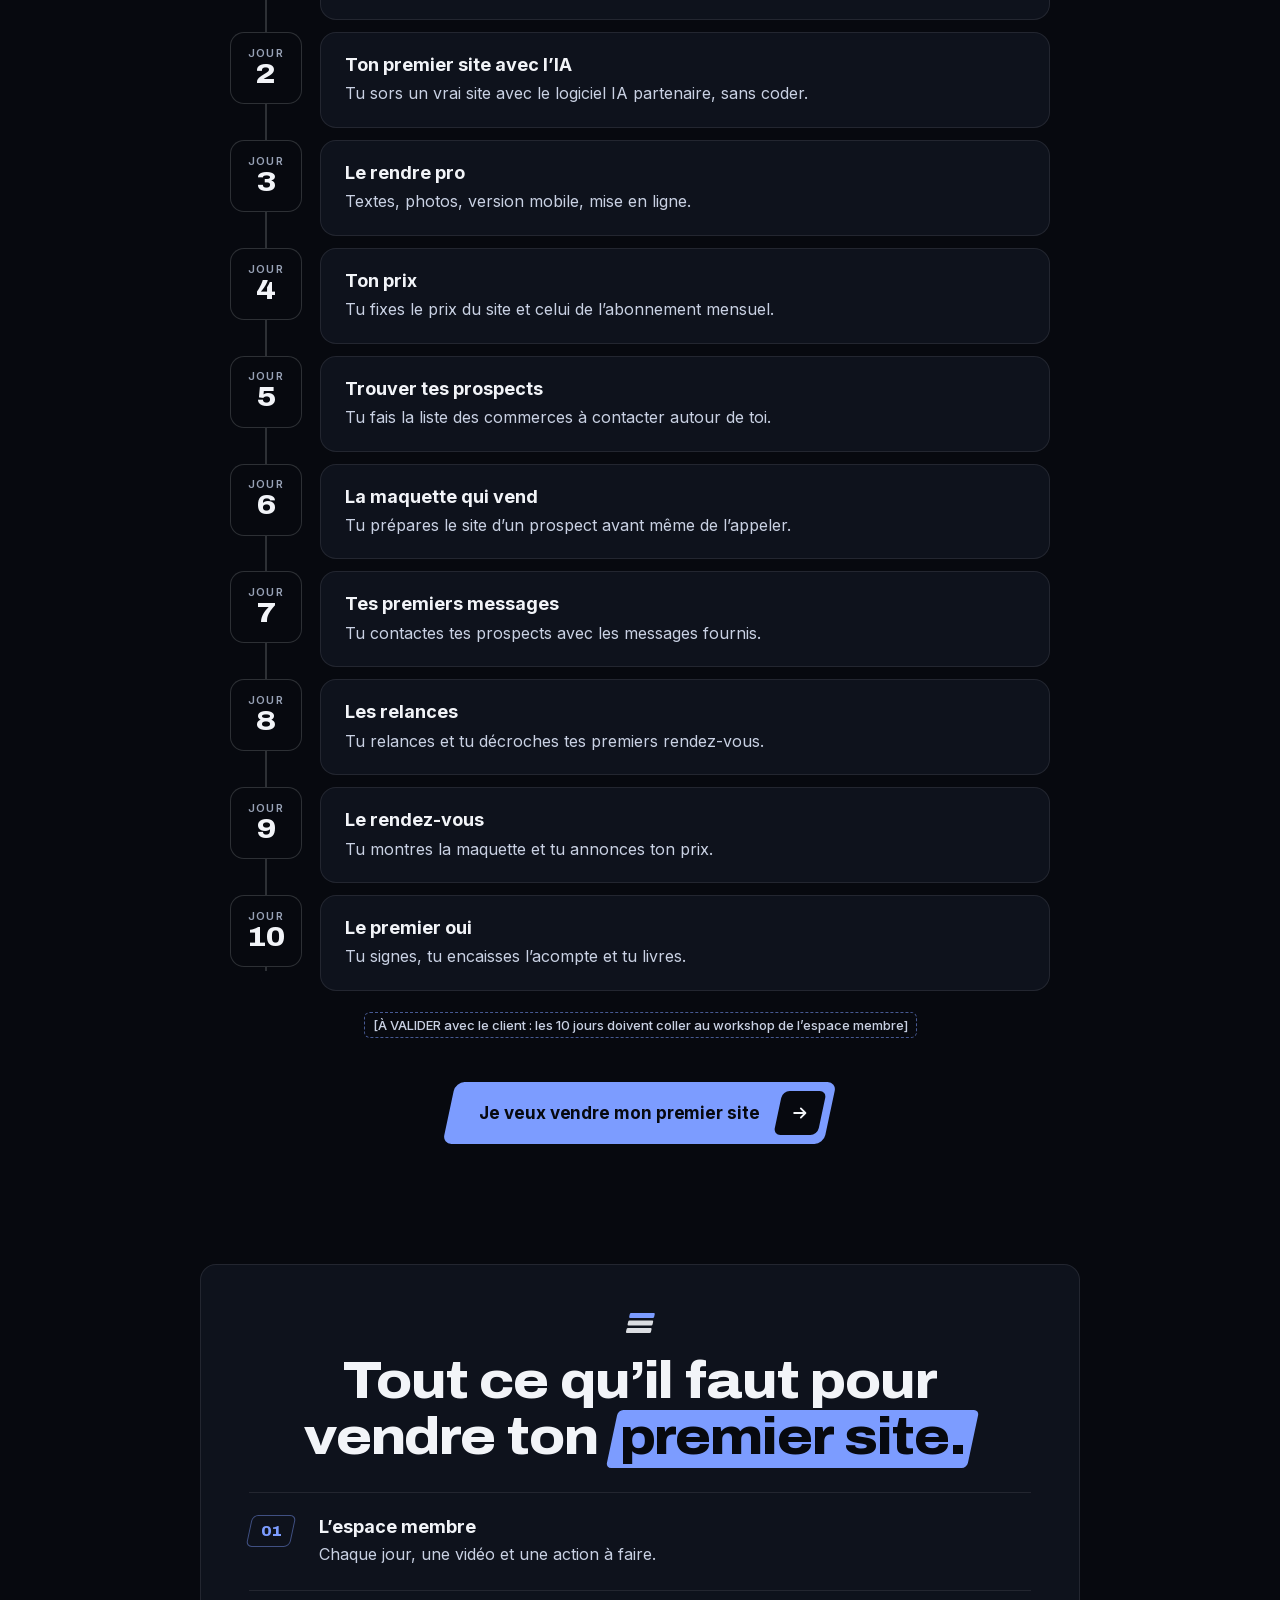
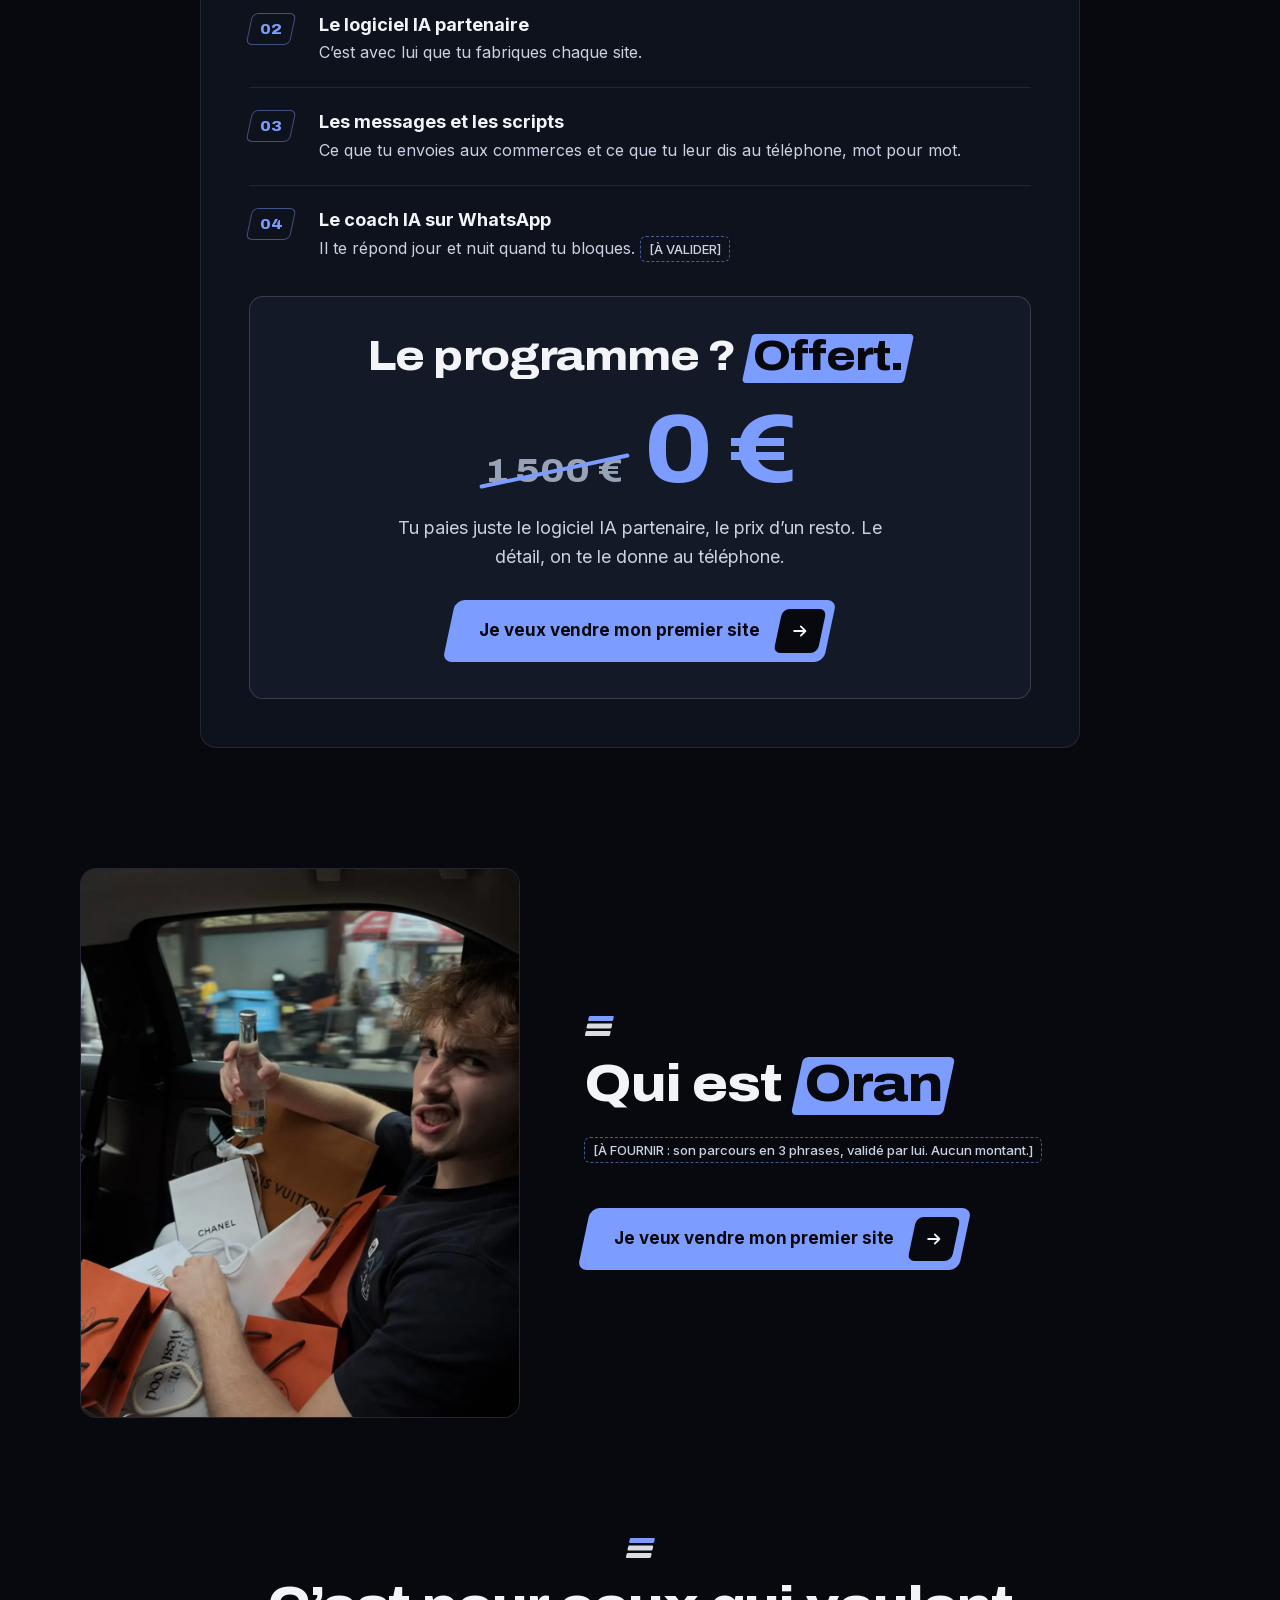
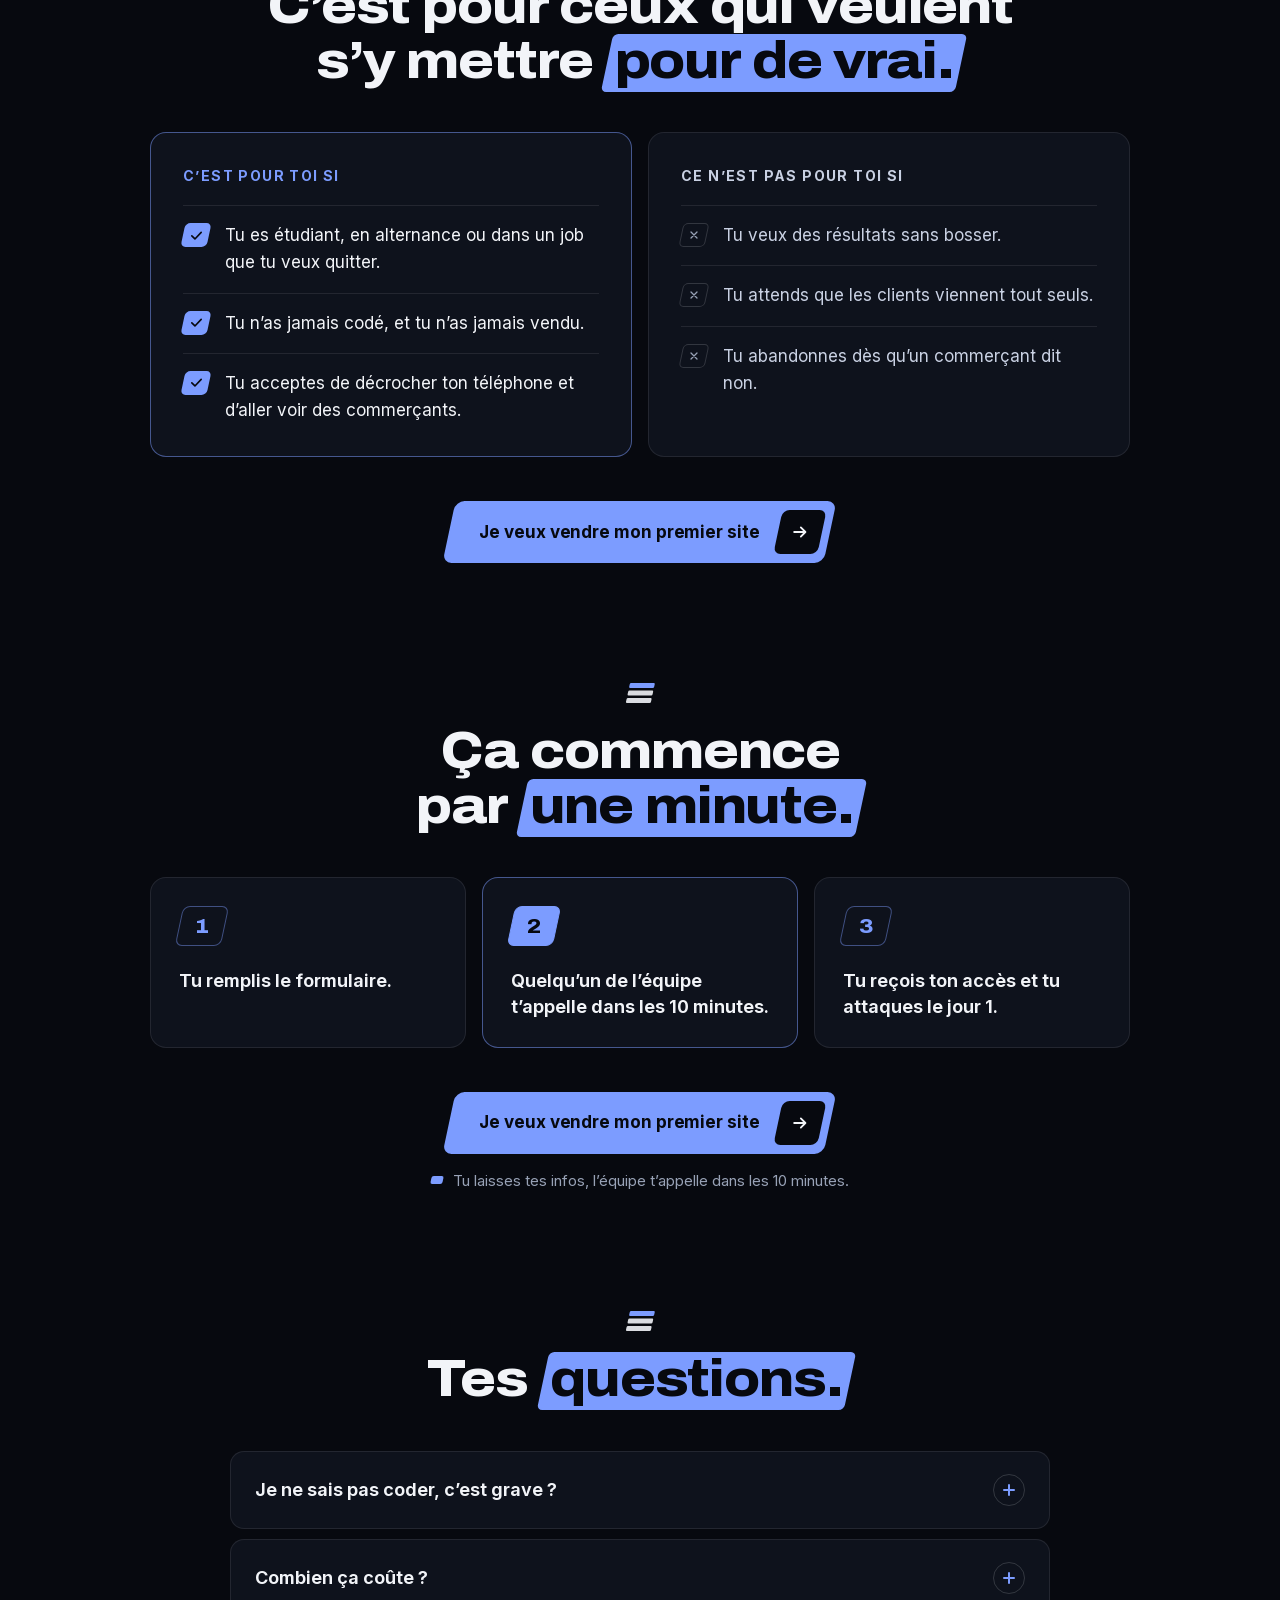
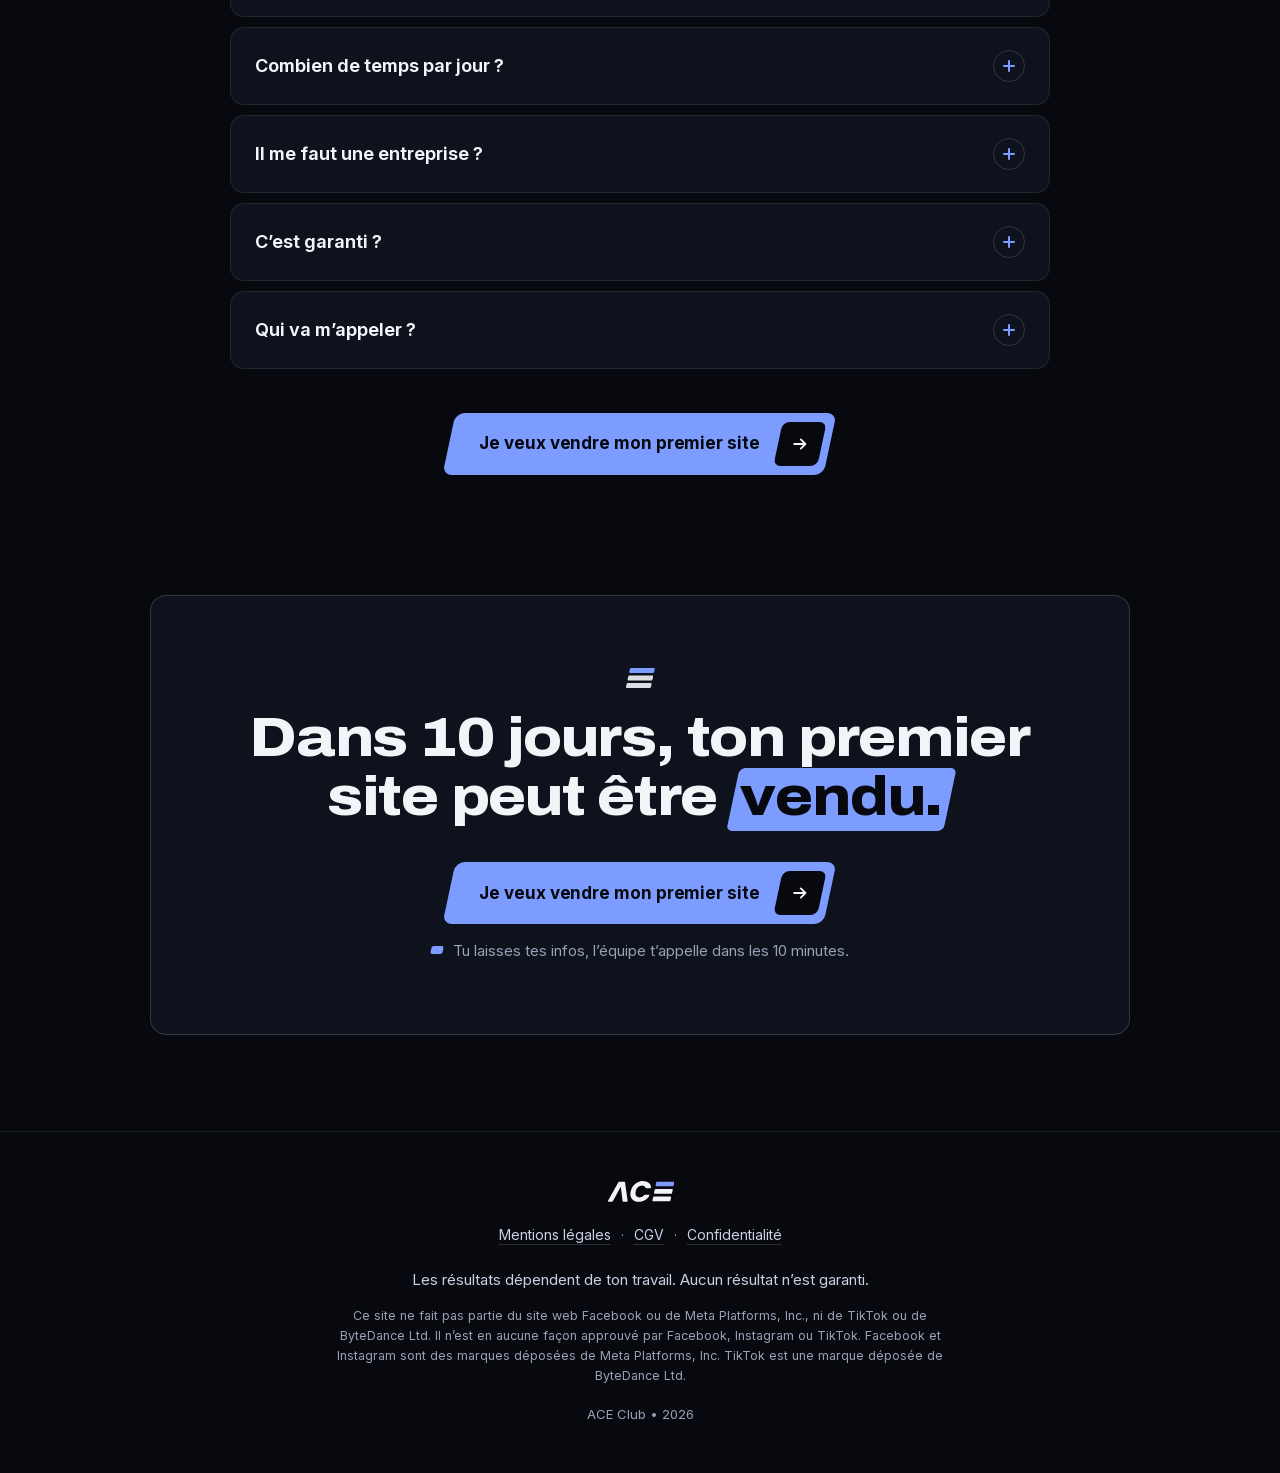
==== commit 16e96f06: "Photo d'Oran dans « Qui est Oran » Co-Authored-By: Claude Opus 5.5 <noreply@anthropic.com>" ====
--- a/index.html
+++ b/index.html
@@ -443,7 +443,7 @@
   <div class="wrap">
     <div class="qui">
       <figure class="photo" id="photoCreateur">
-        <span class="todo">[À FOURNIR : une vraie photo du créateur, portrait 4:5]</span>
+        <img src="img/oran-portrait.webp" width="1000" height="1250" loading="lazy" decoding="async" alt="Oran, fondateur d’ACE Club, assis à l’arrière d’une voiture avec des sacs de shopping">
       </figure>
       <div>
         <svg class="barres" style="margin:0 0 20px" aria-hidden="true"><use href="#barres"/></svg>
